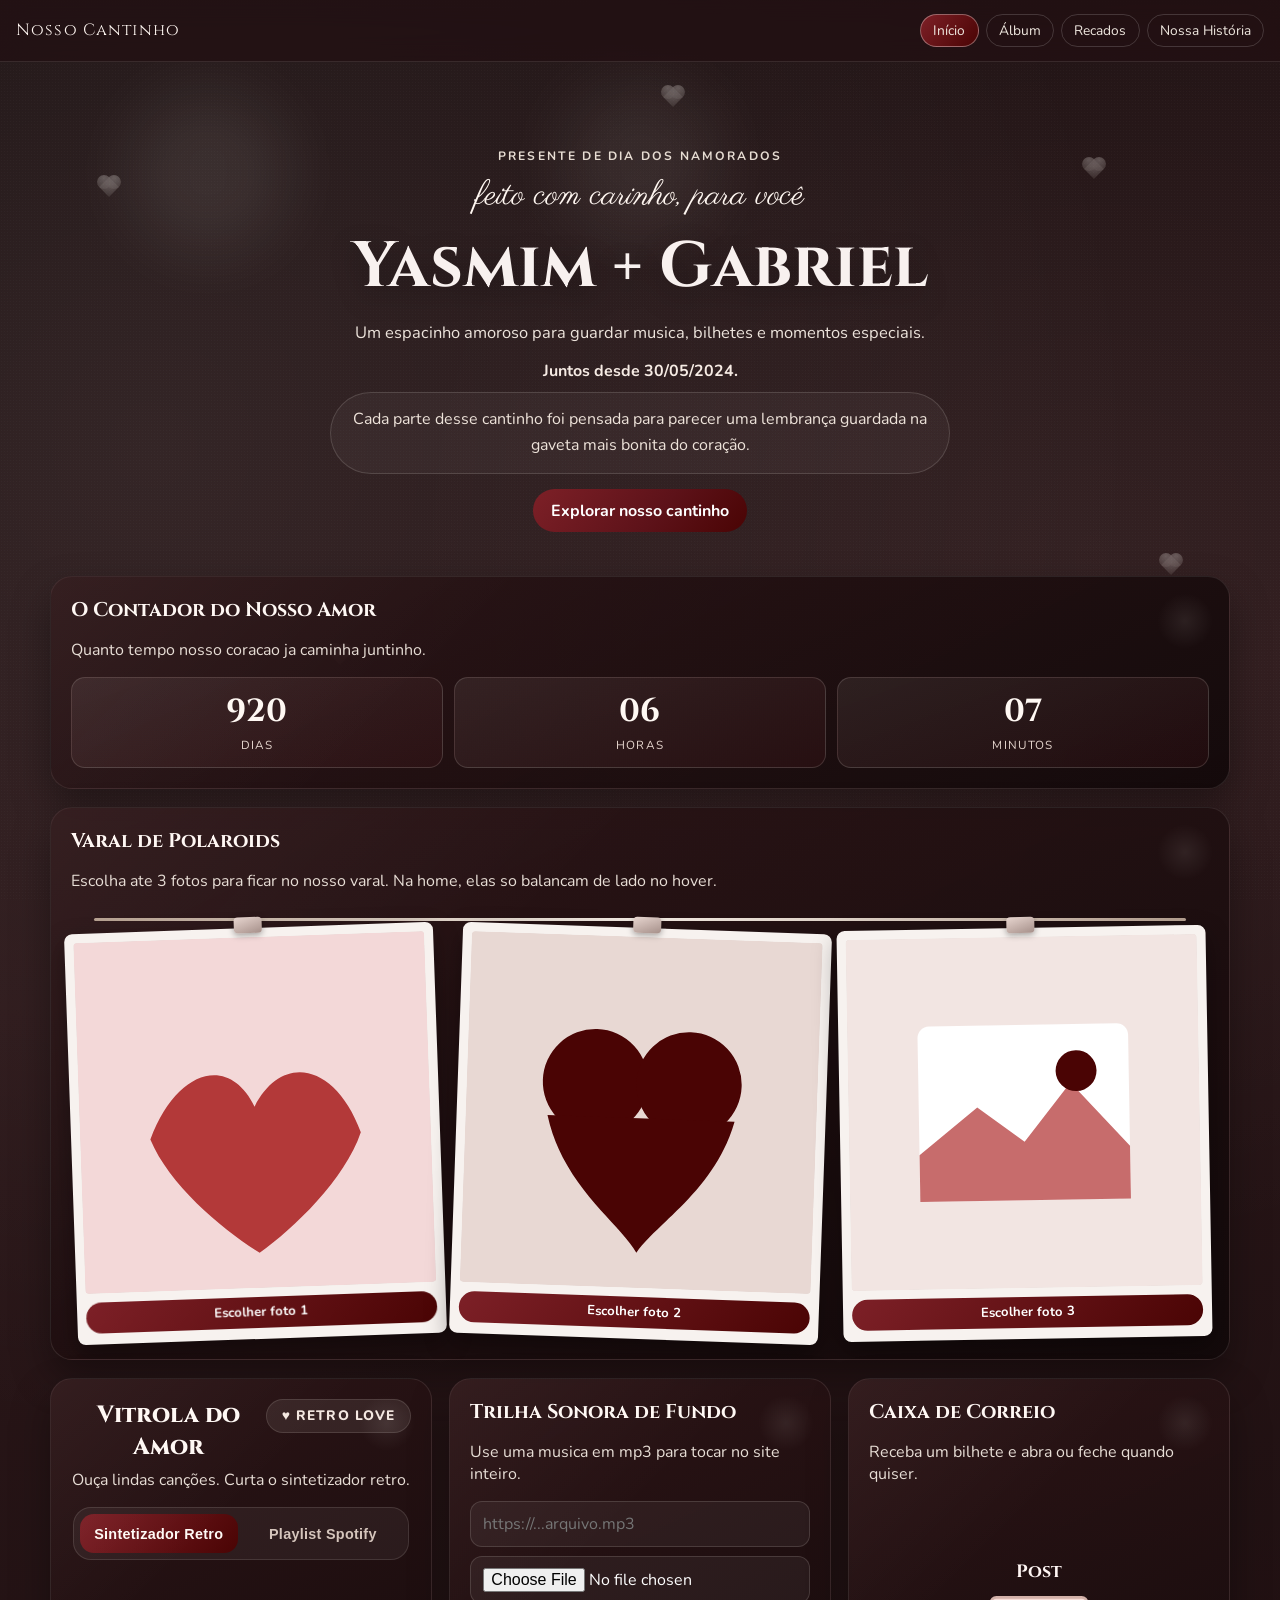
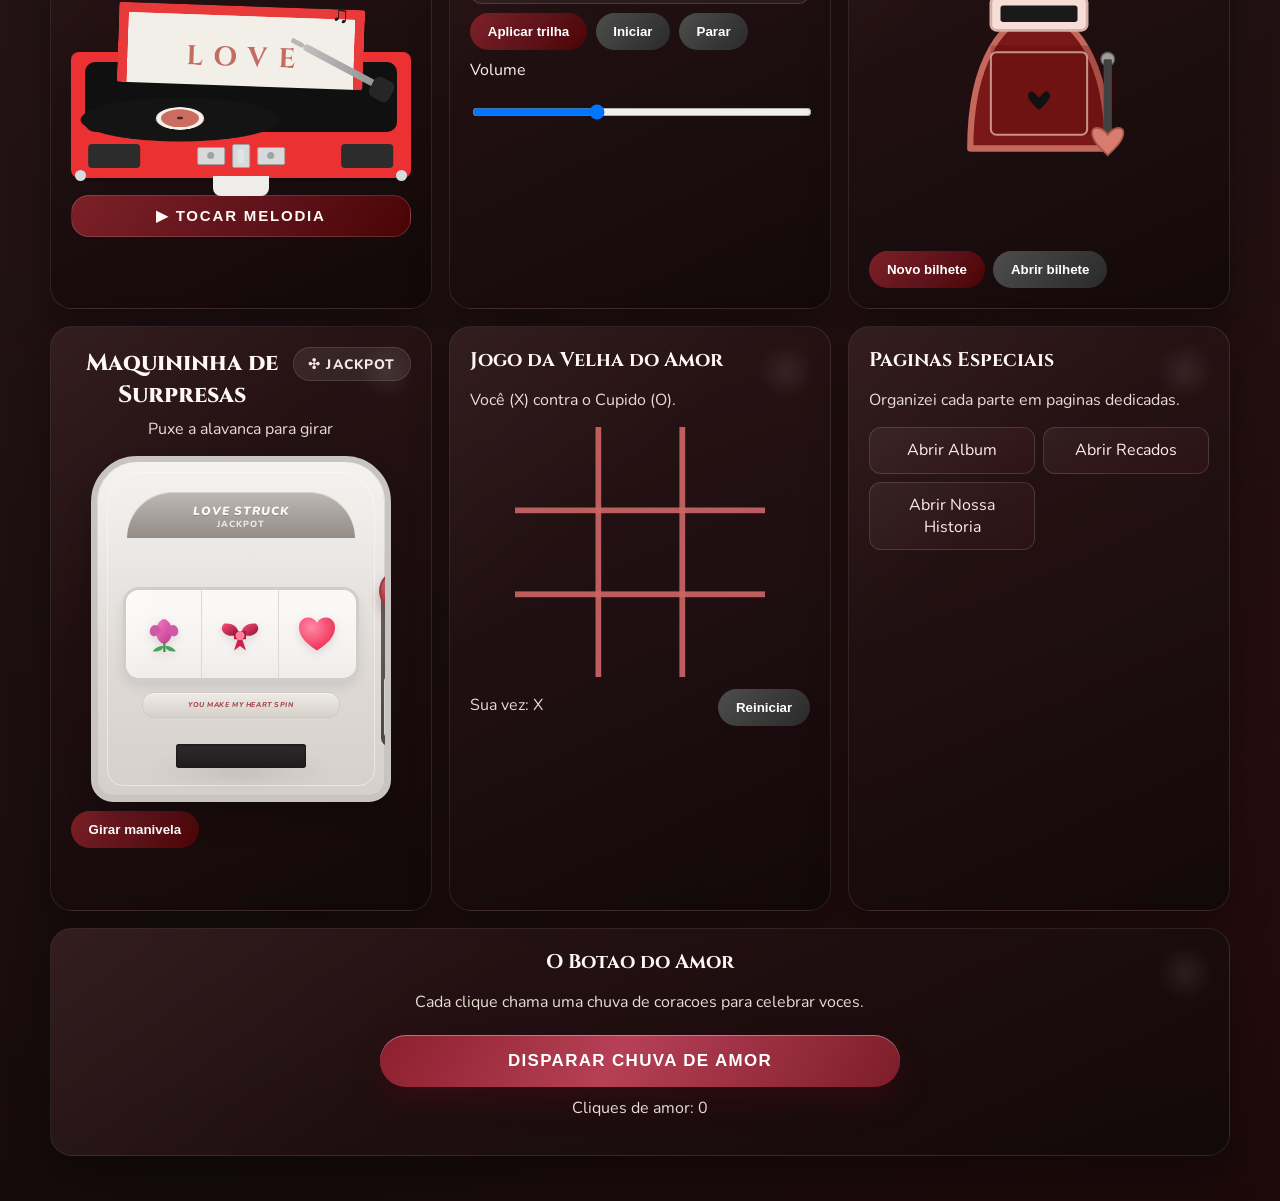
==== index.html @ 47200e22 "feat: album online com Supabase, deploy docs e refinamentos da home" ====
<!DOCTYPE html>
<html lang="pt-BR">
<head>
  <meta charset="UTF-8" />
  <meta name="viewport" content="width=device-width, initial-scale=1.0" />
  <title>Nosso Cantinho</title>
  <link rel="preconnect" href="https://fonts.googleapis.com" />
  <link rel="preconnect" href="https://fonts.gstatic.com" crossorigin />
  <link href="https://fonts.googleapis.com/css2?family=Cinzel:wght@600;700&family=Nunito:wght@400;600;700&family=Parisienne&display=swap" rel="stylesheet" />
  <link rel="stylesheet" href="styles.css" />
</head>
<body>
  <div class="grain"></div>
  <div class="floating-hearts" aria-hidden="true">
    <span></span>
    <span></span>
    <span></span>
    <span></span>
    <span></span>
  </div>

  <header class="topbar">
    <a class="brand" href="index.html">Nosso Cantinho</a>
    <nav class="menu">
      <a class="active" href="index.html">Início</a>
      <a href="album.html">Álbum</a>
      <a href="recados.html">Recados</a>
      <a href="historia.html">Nossa História</a>
    </nav>
  </header>

  <section class="hero friendly">
    <p class="hero-kicker">Presente de Dia dos Namorados</p>
    <p class="hero-script">feito com carinho, para você</p>
    <h1 id="heroTitle">Yasmim + Gabriel</h1>
    <p id="heroSubtitle" class="hero-sub">Um espacinho amoroso para guardar música, bilhetes e momentos especiais.</p>
    <p id="coupleHeadline" class="hero-couple">Juntos desde 30/05/2024.</p>
    <p class="hero-note">Cada parte desse cantinho foi pensada para parecer uma lembrança guardada na gaveta mais bonita do coração.</p>
    <a href="#painel" class="cta">Explorar nosso cantinho</a>
  </section>

  <main id="painel" class="layout">
    <section class="card cinematic counter-card">
      <h2>O Contador do Nosso Amor</h2>
      <p>Quanto tempo nosso coracao ja caminha juntinho.</p>
      <div class="time-counter" id="timeCounter" aria-live="polite">
        <article>
          <strong id="timeDays">0</strong>
          <span>dias</span>
        </article>
        <article>
          <strong id="timeHours">0</strong>
          <span>horas</span>
        </article>
        <article>
          <strong id="timeMinutes">0</strong>
          <span>minutos</span>
        </article>
      </div>
    </section>

    <section class="card cinematic varal-card">
      <h2>Varal de Polaroids</h2>
      <p>Escolha ate 3 fotos para ficar no nosso varal. Na home, elas so balancam de lado no hover.</p>
      <div class="polaroid-row">
        <article class="polaroid-frame">
          <div class="clip"></div>
          <img id="polaroidImg1" alt="Polaroid 1" />
          <label class="polaroid-upload" for="polaroidInput1">Escolher foto 1</label>
          <input id="polaroidInput1" type="file" accept="image/*" hidden />
        </article>

        <article class="polaroid-frame">
          <div class="clip"></div>
          <img id="polaroidImg2" alt="Polaroid 2" />
          <label class="polaroid-upload" for="polaroidInput2">Escolher foto 2</label>
          <input id="polaroidInput2" type="file" accept="image/*" hidden />
        </article>

        <article class="polaroid-frame">
          <div class="clip"></div>
          <img id="polaroidImg3" alt="Polaroid 3" />
          <label class="polaroid-upload" for="polaroidInput3">Escolher foto 3</label>
          <input id="polaroidInput3" type="file" accept="image/*" hidden />
        </article>
      </div>
    </section>

    <section class="card turntable-card retro-card cinematic">
      <span class="card-chip">♥ RETRO LOVE</span>
      <h2>Vitrola do Amor</h2>
      <p>Ouça lindas canções. Curta o sintetizador retro.</p>
      <div class="retro-switch" aria-hidden="true">
        <button class="retro-switch-btn active" type="button" id="loadMediaBtn">Sintetizador Retro</button>
        <button class="retro-switch-btn" type="button" id="playlistBtn">Playlist Spotify</button>
      </div>
      <div class="turntable">
        <div class="turntable-lid"><span>LOVE</span></div>
        <div class="deck">
          <div class="deck-top"></div>
          <div class="vinyl" id="vinyl"><div class="vinyl-center"></div></div>
          <div class="tonearm" id="tonearm"></div>
          <div class="turntable-front">
            <div class="speaker"></div>
            <div class="latch-group">
              <span class="latch"></span>
              <span class="switcher"></span>
              <span class="latch"></span>
            </div>
            <div class="speaker"></div>
          </div>
          <div class="handle"></div>
        </div>
      </div>
      <button id="playVinylBtn" class="retro-play" type="button">▶ TOCAR MELODIA</button>
      <div class="player-controls compact">
        <input id="mediaUrl" type="url" placeholder="Cole o link aqui" />
        <div class="row">
          <select id="mediaType">
            <option value="auto">Detectar automatico</option>
            <option value="spotify">Spotify</option>
            <option value="youtube">YouTube</option>
          </select>
          <button class="secondary" type="button" onclick="window.scrollTo({ top: 0, behavior: 'smooth' })">Topo</button>
        </div>
        <p id="playerFeedback" class="feedback"></p>
      </div>
      <div class="embed-shell" id="embedShell" hidden>
        <iframe id="mediaFrame" title="Player" loading="lazy" allow="autoplay; encrypted-media; fullscreen; picture-in-picture"></iframe>
      </div>
    </section>

    <section class="card cinematic">
      <h2>Trilha Sonora de Fundo</h2>
      <p>Use uma musica em mp3 para tocar no site inteiro.</p>
      <div class="note-form">
        <input id="bgMusicUrl" type="url" placeholder="https://...arquivo.mp3" />
        <input id="bgMusicFile" type="file" accept="audio/*" />
        <div class="row">
          <button id="applyBgMusicBtn" type="button">Aplicar trilha</button>
          <button id="startBgMusicBtn" class="secondary" type="button">Iniciar</button>
          <button id="stopBgMusicBtn" class="secondary" type="button">Parar</button>
        </div>
        <label for="bgVolume">Volume</label>
        <input id="bgVolume" type="range" min="0" max="1" step="0.01" value="0.35" />
      </div>
      <p id="bgMusicFeedback" class="feedback"></p>
    </section>

    <section class="card cinematic">
      <h2>Caixa de Correio</h2>
      <p>Receba um bilhete e abra ou feche quando quiser.</p>
      <div class="mailbox-wrap">
        <svg class="mailbox-svg" viewBox="0 0 160 200" aria-hidden="true">
          <path d="M 30 180 C 30 50, 130 50, 130 180 Z" fill="#7a1717" stroke="#c4685c" stroke-width="4.5" stroke-linejoin="round" />
          <path d="M 30 180 L 130 180" stroke="#c4685c" stroke-width="4.5" />
          <path d="M 45 105 L 115 105 A 35 35 0 0 1 115 170 L 45 170 Z" fill="#4a0404" opacity="0.24" />
          <rect x="45" y="110" width="70" height="60" rx="4" fill="none" stroke="#f0c5bd" stroke-width="1.5" opacity="0.7" />
          <path d="M 77 140 C 74 137, 72 139, 72 142 C 72 145, 80 152, 80 152 C 80 152, 88 145, 88 142 C 88 139, 86 137, 83 140 L 80 143 Z" fill="#111111" />
          <rect x="45" y="70" width="70" height="24" rx="4" fill="#f8ddd7" stroke="#d2b0a8" stroke-width="2" />
          <rect x="52" y="76" width="56" height="12" rx="2" fill="#1a1a1a" />
          <text x="80" y="55" fill="#fff6f4" font-family="Cinzel, serif" font-size="13" text-anchor="middle" font-weight="700">Post</text>
          <g class="mailbox-flag-group" id="mailboxFlag">
            <circle cx="130" cy="115" r="5" fill="#9E9E9E" stroke="#555555" stroke-width="1" />
            <rect x="127" y="115" width="6" height="60" fill="#424242" rx="1" />
            <path d="M 125 180 C 117 172, 117 165, 122 165 C 127 165, 130 170, 130 170 C 130 170, 133 165, 138 165 C 143 165, 143 172, 135 180 L 130 185 Z" fill="#d67d6f" stroke="#a95247" stroke-width="1.2" />
          </g>
        </svg>
        <div id="mailLetter" class="mail-letter"><p id="mailText">Seu bilhete aparece aqui.</p></div>
      </div>
      <div class="row">
        <button id="newLetterBtn" type="button">Novo bilhete</button>
        <button id="toggleLetterBtn" class="secondary" type="button">Abrir bilhete</button>
      </div>
    </section>

    <section class="card jackpot-card cinematic">
      <span class="card-chip">✣ JACKPOT</span>
      <h2>Maquininha de Surpresas</h2>
      <p>Puxe a alavanca para girar</p>
      <div class="ticket-machine">
        <div class="machine-crown">
          <span>LOVE STRUCK</span>
          <small>JACKPOT</small>
        </div>
        <div class="machine-glass">
          <div class="slot-reels" id="slotReels">
            <span class="reel" data-symbol="tulip">tulip</span>
            <span class="reel" data-symbol="bow">bow</span>
            <span class="reel" data-symbol="heart">heart</span>
          </div>
        </div>
        <div class="machine-knob-rail"></div>
        <button class="machine-knob" id="machineKnob" type="button" aria-label="Puxar alavanca">∞</button>
        <div class="machine-slot"></div>
        <div class="machine-base-text">YOU MAKE MY HEART SPIN</div>
        <div class="capsule" id="capsule"></div>
      </div>
      <button id="spinMachineBtn" type="button">Girar manivela</button>
      <p id="capsuleMessage" class="feedback"></p>
    </section>

    <section class="card cinematic">
      <h2>Jogo da Velha do Amor</h2>
      <p>Você (X) contra o Cupido (O).</p>
      <div id="board" class="board" aria-label="Jogo da velha"></div>
      <div class="row game-row">
        <p id="gameStatus" class="feedback">Sua vez: X</p>
        <button id="resetGameBtn" class="secondary" type="button">Reiniciar</button>
      </div>
    </section>

    <section class="card cinematic links-card">
      <h2>Paginas Especiais</h2>
      <p>Organizei cada parte em paginas dedicadas.</p>
      <div class="quick-links">
        <a href="album.html">Abrir Album</a>
        <a href="recados.html">Abrir Recados</a>
        <a href="historia.html">Abrir Nossa Historia</a>
      </div>
    </section>

    <section class="card cinematic love-rain-card">
      <h2>O Botao do Amor</h2>
      <p>Cada clique chama uma chuva de coracoes para celebrar voces.</p>
      <button id="loveRainBtn" class="love-rain-btn" type="button">DISPARAR CHUVA DE AMOR</button>
      <p id="loveRainCount" class="feedback">Cliques de amor: 0</p>
    </section>
  </main>

  <div id="loveRainLayer" class="love-rain-layer" aria-hidden="true"></div>

  <script src="script.js"></script>
</body>
</html>
---- styles.css ----
:root {
  --wine: #4a0404;
  --wine-2: #6a0d0d;
  --wine-3: #8d1f1f;
  --cream: #f5ece5;
  --cream-2: #efe4d8;
  --pearl: #fffaf6;
  --mist: #d8d2cb;
  --ink-soft: #3e2d2d;
  --black: #0b0b0b;
  --card: #151515;
  --gray: #262626;
  --text: #f8f1ef;
  --muted: #d8c9c5;
  --shadow: 0 18px 38px rgba(0, 0, 0, 0.45);
}

* {
  box-sizing: border-box;
}

html,
body {
  margin: 0;
  padding: 0;
}

body {
  color: var(--text);
  font-family: "Nunito", sans-serif;
  background:
    radial-gradient(circle at 12% 16%, rgba(255, 249, 244, 0.08), transparent 38%),
    radial-gradient(circle at 86% 20%, rgba(255, 240, 232, 0.05), transparent 28%),
    radial-gradient(circle at 92% 88%, rgba(106, 13, 13, 0.18), transparent 35%),
    linear-gradient(165deg, #1b1011 0%, #2b1719 32%, #12090a 100%);
  min-height: 100vh;
  overflow-x: hidden;
}

.grain {
  position: fixed;
  inset: 0;
  pointer-events: none;
  opacity: 0.12;
  background-image: radial-gradient(circle, rgba(255, 255, 255, 0.2) 1px, transparent 1px);
  background-size: 3px 3px;
}

.floating-hearts {
  position: fixed;
  inset: 0;
  pointer-events: none;
  overflow: hidden;
  z-index: 0;
}

.floating-hearts span {
  position: absolute;
  width: 14px;
  height: 14px;
  background: radial-gradient(circle at 30% 30%, rgba(255, 250, 246, 0.9), rgba(214, 205, 197, 0.34));
  transform: rotate(45deg);
  opacity: 0.3;
  animation: driftHeart 14s linear infinite;
}

.floating-hearts span::before,
.floating-hearts span::after {
  content: "";
  position: absolute;
  width: 14px;
  height: 14px;
  border-radius: 50%;
  background: inherit;
}

.floating-hearts span::before {
  left: -7px;
}

.floating-hearts span::after {
  top: -7px;
}

.floating-hearts span:nth-child(1) {
  left: 8%;
  top: 20%;
}

.floating-hearts span:nth-child(2) {
  left: 26%;
  top: 72%;
  animation-duration: 18s;
}

.floating-hearts span:nth-child(3) {
  right: 14%;
  top: 18%;
  animation-duration: 16s;
}

.floating-hearts span:nth-child(4) {
  right: 8%;
  top: 62%;
  animation-duration: 19s;
}

.floating-hearts span:nth-child(5) {
  left: 52%;
  top: 10%;
  animation-duration: 15s;
}

.topbar {
  position: sticky;
  top: 0;
  z-index: 20;
  backdrop-filter: blur(12px);
  background: rgba(34, 15, 18, 0.74);
  border-bottom: 1px solid rgba(255, 247, 242, 0.1);
  display: flex;
  justify-content: space-between;
  align-items: center;
  padding: 0.85rem 1rem;
}

.brand {
  color: #fff7f2;
  text-decoration: none;
  font-family: "Cinzel", serif;
  font-size: 1.02rem;
  letter-spacing: 0.07em;
}

.menu {
  display: flex;
  gap: 0.45rem;
  flex-wrap: wrap;
  justify-content: flex-end;
}

.menu a {
  color: #efe7df;
  text-decoration: none;
  border: 1px solid rgba(255, 255, 255, 0.16);
  padding: 0.4rem 0.76rem;
  border-radius: 999px;
  font-size: 0.86rem;
}

.menu a.active,
.menu a:hover {
  background: linear-gradient(130deg, #7d2027, #4a0404);
  border-color: rgba(255, 255, 255, 0.35);
}

.hero {
  text-align: center;
  padding: 5.4rem 1rem 3.4rem;
  position: relative;
  z-index: 1;
}

.hero::after {
  content: "";
  position: absolute;
  inset: 1.8rem auto auto 50%;
  transform: translateX(-50%);
  width: min(700px, 88vw);
  height: 100%;
  background: radial-gradient(circle at center, rgba(255, 249, 244, 0.07), transparent 60%);
  z-index: -1;
}

.friendly::before,
.friendly::after {
  content: "";
  position: absolute;
  width: 160px;
  height: 160px;
  border-radius: 50%;
  filter: blur(34px);
  z-index: -1;
}

.friendly::before {
  left: 10%;
  top: 30px;
  background: rgba(255, 248, 243, 0.08);
}

.friendly::after {
  right: 10%;
  top: 18px;
  background: rgba(255, 245, 239, 0.07);
}

.hero-kicker {
  margin: 0;
  color: #e7ddd3;
  text-transform: uppercase;
  letter-spacing: 0.18em;
  font-weight: 700;
  font-size: 0.76rem;
}

.hero-script {
  margin: 0.55rem 0 0;
  font-family: "Parisienne", cursive;
  font-size: clamp(1.45rem, 3vw, 2.15rem);
  color: #fff7f1;
}

.hero h1 {
  margin: 0.3rem 0 0.55rem;
  font-family: "Cinzel", serif;
  font-size: clamp(2.1rem, 5.5vw, 4rem);
  text-shadow: 0 10px 30px rgba(0, 0, 0, 0.32);
}

.hero-sub {
  margin: 0 auto;
  max-width: 660px;
  color: #ece3db;
  font-size: 1.03rem;
  line-height: 1.7;
}

.hero-couple {
  margin: 0.8rem 0 0.65rem;
  color: #f6ebe4;
  font-weight: 700;
}

.hero-note {
  width: min(620px, 100%);
  margin: 0 auto 1.6rem;
  padding: 0.9rem 1.2rem;
  border: 1px solid rgba(255, 246, 240, 0.14);
  border-radius: 999px;
  background: rgba(255, 249, 244, 0.04);
  color: #eee3da;
  line-height: 1.6;
}

.layout {
  width: min(1180px, 95%);
  margin: 0 auto;
  display: grid;
  grid-template-columns: repeat(auto-fit, minmax(320px, 1fr));
  gap: 1.1rem;
  padding-bottom: 2.8rem;
}

.card {
  position: relative;
  background: linear-gradient(155deg, rgba(45, 21, 23, 0.9), rgba(18, 9, 10, 0.94));
  border: 1px solid rgba(255, 246, 240, 0.1);
  border-radius: 22px;
  box-shadow: 0 18px 38px rgba(0, 0, 0, 0.34);
  padding: 1.25rem;
  overflow: hidden;
}

.card::before {
  content: "";
  position: absolute;
  inset: 0;
  background: linear-gradient(135deg, rgba(255, 250, 246, 0.04), transparent 35%);
  pointer-events: none;
}

.card::after {
  content: "";
  position: absolute;
  top: 16px;
  right: 16px;
  width: 56px;
  height: 56px;
  border-radius: 50%;
  background: radial-gradient(circle, rgba(255, 248, 243, 0.08), transparent 70%);
  pointer-events: none;
}

.card h2 {
  margin: 0;
  font-family: "Cinzel", serif;
  font-size: 1.24rem;
  color: #fff8f4;
}

.card p {
  color: #e7ddd5;
}

.varal-card {
  grid-column: 1 / -1;
}

.counter-card {
  grid-column: 1 / -1;
}

.time-counter {
  margin-top: 0.8rem;
  display: grid;
  grid-template-columns: repeat(3, minmax(120px, 1fr));
  gap: 0.7rem;
}

.time-counter article {
  border-radius: 14px;
  padding: 0.75rem 0.7rem;
  text-align: center;
  border: 1px solid rgba(255, 247, 242, 0.14);
  background: linear-gradient(160deg, rgba(250, 242, 236, 0.08), rgba(125, 32, 39, 0.12));
}

.time-counter strong {
  display: block;
  font-family: "Cinzel", serif;
  font-size: clamp(1.25rem, 2.8vw, 2rem);
  color: #fff8f3;
}

.time-counter span {
  color: #e6d6ce;
  text-transform: uppercase;
  letter-spacing: 0.1em;
  font-size: 0.73rem;
}

.polaroid-row {
  position: relative;
  display: grid;
  grid-template-columns: repeat(auto-fit, minmax(180px, 1fr));
  gap: 1rem;
  margin-top: 0.9rem;
  padding-top: 1.3rem;
}

.polaroid-row::before {
  content: "";
  position: absolute;
  left: 2%;
  right: 2%;
  top: 10px;
  height: 3px;
  border-radius: 999px;
  background: linear-gradient(90deg, #b6a191, #f4ece4 50%, #b6a191);
}

.polaroid-frame {
  position: relative;
  background: #f7f2ef;
  border-radius: 8px;
  padding: 0.55rem 0.55rem 0.68rem;
  box-shadow: 0 10px 24px rgba(0, 0, 0, 0.36);
  transform: rotate(-2deg) translateY(0);
  transition: transform 0.4s ease, box-shadow 0.4s ease;
}

.polaroid-frame:nth-child(2) {
  transform: rotate(2deg);
}

.polaroid-frame:nth-child(3) {
  transform: rotate(-1deg);
}

.polaroid-frame:hover {
  transform: rotate(1.5deg) translateX(10px);
  box-shadow: 0 14px 28px rgba(0, 0, 0, 0.42);
}

.clip {
  position: absolute;
  top: -11px;
  left: 50%;
  transform: translateX(-50%);
  width: 28px;
  height: 16px;
  border-radius: 4px;
  background: linear-gradient(160deg, #e8d6d0, #a58f89);
  box-shadow: 0 2px 6px rgba(0, 0, 0, 0.35);
}

.polaroid-frame img {
  width: 100%;
  aspect-ratio: 1 / 1;
  object-fit: cover;
  border-radius: 4px;
  background: #e7ddda;
  display: block;
}

.polaroid-upload {
  display: inline-block;
  margin-top: 0.55rem;
  width: 100%;
  text-align: center;
  border-radius: 999px;
  padding: 0.42rem 0.7rem;
  cursor: pointer;
  color: #fff;
  font-size: 0.82rem;
  font-weight: 700;
  background: linear-gradient(130deg, #7d2027, #4a0404);
}

.cinematic {
  opacity: 0;
  transform: translateY(18px);
  transition: opacity 0.7s ease, transform 0.7s ease;
}

.cinematic.is-visible {
  opacity: 1;
  transform: translateY(0);
}

.cta,
button {
  border: none;
  background: linear-gradient(130deg, #7d2027, #5d1219 58%, #4a0404);
  color: #fff;
  border-radius: 999px;
  padding: 0.68rem 1.1rem;
  cursor: pointer;
  font-weight: 700;
  text-decoration: none;
}

button.secondary {
  background: linear-gradient(130deg, #4d4d4d, #2a2a2a);
}

.cta:hover,
button:hover {
  transform: translateY(-1px);
  box-shadow: 0 12px 24px rgba(107, 27, 39, 0.32);
}

input,
textarea,
select {
  width: 100%;
  background: rgba(255, 250, 246, 0.05);
  border: 1px solid rgba(255, 244, 238, 0.14);
  border-radius: 12px;
  color: #fff;
  padding: 0.7rem 0.76rem;
  font: inherit;
}

input:focus,
textarea:focus,
select:focus {
  outline: none;
  border-color: #c15151;
  box-shadow: 0 0 0 3px rgba(193, 81, 81, 0.2);
}

.row {
  display: flex;
  gap: 0.55rem;
  flex-wrap: wrap;
  align-items: center;
}

.feedback {
  min-height: 1.2rem;
  margin-top: 0.65rem;
}

.note-form {
  display: grid;
  gap: 0.55rem;
}

.turntable {
  margin: 1.35rem auto 0.8rem;
  width: min(350px, 100%);
  position: relative;
}

.retro-card,
.jackpot-card {
  background: linear-gradient(155deg, rgba(45, 21, 23, 0.92), rgba(18, 9, 10, 0.96));
  border: 1px solid rgba(255, 246, 240, 0.1);
  color: var(--text);
  box-shadow: 0 18px 38px rgba(0, 0, 0, 0.34);
}

.retro-card h2,
.jackpot-card h2 {
  color: #fff8f4;
  text-align: center;
  font-family: "Cinzel", serif;
  font-weight: 800;
  font-size: 1.46rem;
}

.retro-card p,
.jackpot-card p {
  color: #e7ddd5;
  text-align: center;
  margin-top: 0.4rem;
}

.card-chip {
  display: inline-flex;
  align-items: center;
  justify-content: center;
  border-radius: 999px;
  background: rgba(255, 248, 243, 0.08);
  color: #f4e8e1;
  font-weight: 800;
  font-size: 0.86rem;
  letter-spacing: 0.08em;
  padding: 0.4rem 0.9rem;
  float: right;
  border: 1px solid rgba(255, 245, 239, 0.12);
}

.retro-switch {
  margin: 1rem auto 0.8rem;
  width: min(336px, 100%);
  display: grid;
  grid-template-columns: 1fr 1fr;
  background: rgba(255, 250, 246, 0.05);
  border-radius: 18px;
  border: 1px solid rgba(255, 244, 238, 0.12);
  padding: 0.38rem;
  gap: 0.4rem;
}

.retro-switch-btn {
  border-radius: 14px;
  border: 0;
  padding: 0.7rem 0.55rem;
  font-size: 0.9rem;
  font-weight: 800;
  letter-spacing: 0.02em;
  background: transparent;
  color: #d5c5bc;
}

.retro-switch-btn.active {
  background: linear-gradient(130deg, #7d2027, #4a0404);
  color: #fffaf6;
}

.turntable-lid {
  position: absolute;
  left: 50%;
  transform: translateX(-50%) rotate(2deg);
  top: -46px;
  width: 246px;
  height: 80px;
  border: 10px solid #e83a3a;
  border-bottom: 0;
  border-radius: 3px;
  background: #f2efe9;
  display: flex;
  justify-content: center;
  align-items: flex-end;
  padding-bottom: 0.6rem;
  z-index: 1;
}

.turntable-lid::after {
  content: "♫";
  position: absolute;
  right: 6px;
  top: -20px;
  color: #161616;
  font-size: 1.45rem;
}

.turntable-lid span {
  letter-spacing: 0.4em;
  text-indent: 0.4em;
  color: #bf5f54;
  font-family: "Cinzel", serif;
  font-size: 1.7rem;
  font-weight: 700;
  opacity: 0.9;
}

.deck {
  height: 126px;
  border: 0;
  border-radius: 8px;
  position: relative;
  background: #eb3131;
  margin-top: 92px;
  overflow: visible;
  box-shadow: 0 3px 0 rgba(0, 0, 0, 0.2);
}

.deck-top {
  position: absolute;
  left: 14px;
  right: 14px;
  top: 10px;
  height: 70px;
  border-radius: 10px;
  background: #101010;
}

.deck::before,
.deck::after {
  content: "";
  position: absolute;
  top: -8px;
  width: 11px;
  height: 11px;
  border-radius: 50%;
  background: #d7dce0;
  box-shadow: 0 1px 2px rgba(0, 0, 0, 0.3);
}

.deck::before {
  left: 4px;
  top: 118px;
  box-shadow: 0 0 0 #eceff1;
}

.deck::after {
  right: 4px;
  top: 118px;
  box-shadow: 0 0 0 #eceff1;
}

.vinyl {
  position: absolute;
  width: 198px;
  height: 92px;
  left: 10px;
  top: 20px;
  transform: perspective(500px) rotateX(62deg);
  border-radius: 50%;
  background:
    radial-gradient(circle at center, #323232 0 18%, #141414 20% 100%),
    repeating-radial-gradient(circle at center, rgba(255, 255, 255, 0.2) 0 1px, transparent 1px 7px);
  z-index: 2;
}

.vinyl-center {
  position: absolute;
  inset: 0;
  margin: auto;
  width: 48px;
  height: 48px;
  border-radius: 50%;
  border: 5px solid #f7f0ea;
  background: #ca6d60;
}

.vinyl-center::after {
  content: "";
  position: absolute;
  inset: 0;
  margin: auto;
  width: 6px;
  height: 6px;
  border-radius: 50%;
  background: #3b2523;
}

.vinyl.spinning {
  animation: spinVinyl 1.8s linear infinite;
}

.tonearm {
  position: absolute;
  right: 26px;
  top: 34px;
  width: 92px;
  height: 7px;
  border-radius: 999px;
  background: linear-gradient(90deg, #bfbfbf, #8f8f8f);
  transform-origin: 100% 50%;
  transform: rotate(28deg);
  transition: transform 0.35s ease;
  z-index: 3;
}

.tonearm::after {
  content: "";
  position: absolute;
  right: -8px;
  top: -6px;
  width: 22px;
  height: 22px;
  border-radius: 6px;
  background: #262626;
}

.tonearm::before {
  content: "";
  position: absolute;
  left: -14px;
  top: 1px;
  width: 14px;
  height: 5px;
  border-radius: 6px;
  background: #b6b6b6;
}

.tonearm.active {
  transform: rotate(12deg);
}

.turntable-front {
  position: absolute;
  left: 50%;
  bottom: 10px;
  transform: translateX(-50%);
  width: 90%;
  display: flex;
  align-items: center;
  justify-content: space-between;
  z-index: 4;
}

.speaker {
  width: 52px;
  height: 24px;
  border-radius: 4px;
  background: #2c2c2c;
}

.latch-group {
  display: flex;
  align-items: center;
  gap: 7px;
}

.latch,
.switcher {
  width: 28px;
  height: 18px;
  border-radius: 2px;
  background: #d9d9d9;
  border: 1px solid #9fa2a4;
}

.latch::before {
  content: "";
  display: block;
  width: 7px;
  height: 7px;
  margin: 4px auto 0;
  border-radius: 50%;
  background: #9ea3a7;
}

.switcher {
  width: 18px;
  height: 24px;
}

.switcher::before {
  content: "";
  display: block;
  width: 6px;
  height: 14px;
  border-radius: 2px;
  margin: 4px auto 0;
  background: #dfe4e8;
}

.handle {
  position: absolute;
  left: 50%;
  transform: translateX(-50%);
  bottom: -18px;
  width: 56px;
  height: 20px;
  border-radius: 0 0 8px 8px;
  background: #efede9;
  z-index: 2;
}

.turntable::after {
  display: none;
}

.retro-play {
  display: block;
  width: min(350px, 100%);
  margin: 1.1rem auto 0;
  border-radius: 18px;
  border: 1px solid rgba(255, 246, 240, 0.14);
  background: linear-gradient(130deg, #7d2027, #5d1219 58%, #4a0404);
  color: #fffaf6;
  font-size: 0.94rem;
  letter-spacing: 0.12em;
}

.player-controls.compact {
  display: none;
}

.embed-shell {
  margin-top: 0.7rem;
  border: 1px solid rgba(255, 255, 255, 0.14);
  border-radius: 12px;
  overflow: hidden;
}

.embed-shell iframe {
  width: 100%;
  min-height: 270px;
  border: 0;
}

.mailbox-wrap {
  min-height: 350px;
  position: relative;
  overflow: hidden;
}

.mailbox-svg {
  display: block;
  width: 220px;
  margin: 0 auto;
  overflow: visible;
}

.mailbox-flag-group {
  transform-origin: 130px 115px;
  transition: transform 0.45s ease;
}

.mailbox-flag-group.raised {
  transform: rotate(-90deg);
}

.mail-flag {
  position: absolute;
  right: -16px;
  top: 28px;
  width: 7px;
  height: 98px;
  background: #fff;
}

.mail-flag::before {
  content: "";
  position: absolute;
  width: 23px;
  height: 16px;
  top: -15px;
  left: -8px;
  background: #cf2a2a;
  clip-path: polygon(0 0, 100% 12%, 100% 90%, 0 100%, 25% 50%);
}

.mail-heart {
  position: absolute;
  width: 40px;
  height: 35px;
  top: 110px;
  left: 50%;
  transform: translateX(-50%) rotate(-45deg);
  background: #d63b3b;
}

.mail-heart::before,
.mail-heart::after {
  content: "";
  position: absolute;
  width: 40px;
  height: 35px;
  border-radius: 50%;
  background: #d63b3b;
}

.mail-heart::before {
  top: -18px;
}

.mail-heart::after {
  left: 18px;
}

.mail-letter {
  position: absolute;
  left: 50%;
  top: 146px;
  transform: translateX(-50%) translateY(92px);
  width: 190px;
  padding: 0.75rem;
  border-radius: 11px;
  border: 2px solid #dcb8b2;
  background: #f6efeb;
  color: #2e0b0b;
  opacity: 0;
  pointer-events: none;
  transition: transform 0.45s cubic-bezier(0.25, 0.8, 0.25, 1), opacity 0.45s ease;
}

.mail-letter.show {
  opacity: 1;
  transform: translateX(-50%) translateY(0);
  pointer-events: auto;
}

.ticket-machine {
  width: 300px;
  height: 346px;
  margin: 1rem auto 0.6rem;
  position: relative;
  border-radius: 46px 46px 22px 22px;
  border: 6px solid #c8c4c1;
  background: linear-gradient(180deg, #f5f3f1, #e0dbd7 58%, #d6d0cb 100%);
  overflow: hidden;
  box-shadow:
    0 16px 26px rgba(0, 0, 0, 0.18),
    inset 0 1px 0 rgba(255, 255, 255, 0.65),
    inset 0 0 0 1px rgba(20, 20, 20, 0.08);
}

.ticket-machine::before {
  content: "";
  position: absolute;
  inset: 10px;
  border-radius: 36px 36px 16px 16px;
  border: 1px solid rgba(255, 255, 255, 0.45);
  pointer-events: none;
}

.ticket-machine::after {
  content: "";
  position: absolute;
  inset: auto 18px 18px 18px;
  height: 14px;
  border-radius: 999px;
  background: radial-gradient(circle, rgba(0, 0, 0, 0.12), transparent 70%);
  filter: blur(8px);
  pointer-events: none;
}

.machine-crown {
  position: absolute;
  top: 30px;
  left: 50%;
  transform: translateX(-50%);
  width: 228px;
  border-radius: 999px 999px 0 0;
  background: linear-gradient(180deg, #beb8b3, #a7a09a 55%, #928b86 100%);
  border: 0;
  text-align: center;
  padding: 0.85rem 0.2rem 0.55rem;
  line-height: 1.15;
  z-index: 2;
  box-shadow: inset 0 1px 0 rgba(255, 255, 255, 0.35);
}

.machine-crown span {
  display: block;
  color: #fffaf6;
  font-family: "Nunito", sans-serif;
  font-size: 0.74rem;
  letter-spacing: 0.08em;
  font-weight: 900;
  font-style: italic;
  text-transform: uppercase;
  text-shadow: 0 1px 0 rgba(0, 0, 0, 0.18);
}

.machine-crown small {
  display: block;
  color: #f0e7e1;
  font-size: 0.56rem;
  letter-spacing: 0.12em;
  font-weight: 800;
}

.machine-glass {
  width: 236px;
  height: 94px;
  border-radius: 16px;
  border: 3px solid #d1cdc9;
  background:
    linear-gradient(180deg, rgba(255, 255, 255, 0.82), rgba(255, 255, 255, 0.08) 30%, transparent 31%),
    linear-gradient(180deg, #ffffff, #efedeb);
  position: absolute;
  top: 125px;
  left: 50%;
  transform: translateX(-50%);
  overflow: hidden;
  box-shadow:
    inset 0 1px 0 rgba(255, 255, 255, 0.78),
    0 6px 12px rgba(0, 0, 0, 0.08);
}

.machine-glass::before {
  content: "";
  position: absolute;
  inset: -30% auto -30% -35%;
  width: 46%;
  background: linear-gradient(90deg, transparent, rgba(255, 255, 255, 0.48), transparent);
  transform: rotate(14deg);
  animation: glassSweep 4.8s ease-in-out infinite;
  pointer-events: none;
}

.slot-reels {
  height: 100%;
  display: grid;
  grid-template-columns: repeat(3, 1fr);
  align-items: center;
  text-align: center;
  background: linear-gradient(180deg, rgba(245, 241, 238, 0.45), rgba(255, 255, 255, 0));
}

.slot-reels .reel {
  border-right: 1px solid #ddd8d4;
  min-height: 100%;
  position: relative;
  color: transparent;
  font-size: 0;
}

.slot-reels .reel:last-child {
  border-right: 0;
}

.reel {
  display: inline-block;
  transition: transform 0.2s ease;
}

.reel::before {
  content: "";
  position: absolute;
  inset: 50% auto auto 50%;
  transform: translate(-50%, -50%);
  width: 48px;
  height: 48px;
  background-repeat: no-repeat;
  background-position: center;
  background-size: contain;
  filter: drop-shadow(0 3px 4px rgba(92, 17, 28, 0.14));
}

.reel[data-symbol="tulip"]::before {
  background-image: url("data:image/svg+xml,%3Csvg xmlns='http://www.w3.org/2000/svg' viewBox='0 0 64 64'%3E%3Cdefs%3E%3ClinearGradient id='p' x1='0' y1='0' x2='1' y2='1'%3E%3Cstop offset='0' stop-color='%23ff76c5'/%3E%3Cstop offset='1' stop-color='%23b33f8b'/%3E%3C/linearGradient%3E%3C/defs%3E%3Cpath d='M32 12c5 0 11 9 11 16 0 9-6 17-11 17S21 37 21 28c0-7 6-16 11-16Z' fill='url(%23p)'/%3E%3Cpath d='M20 20c4 0 7 3 8 7-2 5-6 8-10 8-3 0-5-3-5-6 0-5 3-9 7-9Z' fill='%23cf58a7'/%3E%3Cpath d='M44 20c4 0 7 4 7 9 0 3-2 6-5 6-4 0-8-3-10-8 1-4 4-7 8-7Z' fill='%23cf58a7'/%3E%3Cpath d='M31 43h3v13h-3z' fill='%234d8c49'/%3E%3Cpath d='M31 48c-6 0-10 2-14 7 7 1 12-1 14-5ZM34 48c6 0 10 2 14 7-7 1-12-1-14-5Z' fill='%2347a55b'/%3E%3C/svg%3E");
}

.reel[data-symbol="bow"]::before {
  background-image: url("data:image/svg+xml,%3Csvg xmlns='http://www.w3.org/2000/svg' viewBox='0 0 64 64'%3E%3Cdefs%3E%3ClinearGradient id='b' x1='0' y1='0' x2='1' y2='1'%3E%3Cstop offset='0' stop-color='%23ff4c7a'/%3E%3Cstop offset='1' stop-color='%238b1234'/%3E%3C/linearGradient%3E%3C/defs%3E%3Cpath d='M14 18c10 0 16 6 16 14-7 4-15 3-20-2-3-3-3-8 0-11 1-1 2-1 4-1Z' fill='url(%23b)'/%3E%3Cpath d='M50 18c2 0 3 0 4 1 3 3 3 8 0 11-5 5-13 6-20 2 0-8 6-14 16-14Z' fill='url(%23b)'/%3E%3Cpath d='M24 28h16v11H24z' rx='4' fill='%23b0173b'/%3E%3Cpath d='M29 39 24 54l8-6 8 6-5-15Z' fill='%23cf204c'/%3E%3Cpath d='M32 28c3 0 6 3 6 6s-3 6-6 6-6-3-6-6 3-6 6-6Z' fill='%23ff809a'/%3E%3C/svg%3E");
}

.reel[data-symbol="heart"]::before {
  background-image: url("data:image/svg+xml,%3Csvg xmlns='http://www.w3.org/2000/svg' viewBox='0 0 64 64'%3E%3Cdefs%3E%3CradialGradient id='h' cx='35%25' cy='30%25' r='70%25'%3E%3Cstop offset='0' stop-color='%23ff8aa8'/%3E%3Cstop offset='1' stop-color='%23f03256'/%3E%3C/radialGradient%3E%3C/defs%3E%3Cpath d='M32 54C15 43 8 34 8 23c0-7 5-13 12-13 5 0 9 2 12 7 3-5 7-7 12-7 7 0 12 6 12 13 0 11-7 20-24 31Z' fill='url(%23h)'/%3E%3C/svg%3E");
}

.reel.spinning {
  animation: reelSpin 0.15s linear infinite;
}

.machine-knob {
  width: 42px;
  height: 42px;
  border-radius: 50%;
  border: 2px solid #9e3941;
  background: radial-gradient(circle at 35% 30%, #d57b83, #9b2933 65%, #7d1822 100%);
  color: #fff9f6;
  font-weight: 900;
  font-size: 1.2rem;
  position: absolute;
  top: 108px;
  right: -36px;
  transform: translateX(0);
  cursor: pointer;
  transition: transform 0.45s ease;
  z-index: 4;
  box-shadow: 0 8px 12px rgba(84, 9, 17, 0.24);
}

.machine-knob.spin {
  transform: rotate(-35deg);
}

.machine-knob-rail {
  position: absolute;
  right: -12px;
  top: 114px;
  width: 16px;
  height: 170px;
  border-radius: 999px;
  background: linear-gradient(180deg, #6a6460, #4c4744);
  box-shadow: inset 0 1px 0 rgba(255, 255, 255, 0.2);
}

.machine-knob-rail::after {
  content: "";
  position: absolute;
  left: 3px;
  bottom: 8px;
  width: 10px;
  height: 62px;
  border-radius: 999px;
  background: #d7d3cf;
}

.machine-slot {
  width: 130px;
  height: 24px;
  border-radius: 3px;
  background: linear-gradient(180deg, #2f2a2d, #211d1f);
  position: absolute;
  left: 50%;
  transform: translateX(-50%);
  bottom: 28px;
  box-shadow: inset 0 1px 3px rgba(0, 0, 0, 0.55);
}

.machine-base-text {
  position: absolute;
  left: 50%;
  transform: translateX(-50%);
  bottom: 78px;
  width: 198px;
  padding: 0.46rem 0.45rem;
  border-radius: 12px;
  border: 1px solid #cec9c4;
  background: linear-gradient(180deg, #efebe7, #d6d0ca);
  color: #a54b4b;
  text-align: center;
  font-size: 0.44rem;
  letter-spacing: 0.08em;
  font-weight: 800;
  font-style: italic;
  box-shadow: inset 0 1px 0 rgba(255, 255, 255, 0.45);
}

.capsule {
  position: absolute;
  top: 144px;
  left: 50%;
  transform: translateX(-50%);
  width: 28px;
  height: 28px;
  border-radius: 50%;
  background: radial-gradient(circle at 30% 30%, #ffffff, #d7c5bc 55%, #b99690 100%);
  opacity: 0;
}

.capsule.drop {
  animation: capsuleDrop 1s ease;
}

.board {
  position: relative;
  display: grid;
  grid-template-columns: repeat(3, 1fr);
  gap: 0.2rem;
  width: min(250px, 100%);
  aspect-ratio: 1;
  margin: 0.4rem auto;
  padding: 0.35rem;
  border-radius: 14px;
  background:
    linear-gradient(to right,
      transparent 32%,
      rgba(203, 101, 101, 0.92) 32.4%,
      rgba(203, 101, 101, 0.92) 34.2%,
      transparent 34.7%,
      transparent 65.5%,
      rgba(203, 101, 101, 0.92) 66%,
      rgba(203, 101, 101, 0.92) 67.8%,
      transparent 68.3%),
    linear-gradient(to bottom,
      transparent 32%,
      rgba(203, 101, 101, 0.92) 32.4%,
      rgba(203, 101, 101, 0.92) 34.2%,
      transparent 34.7%,
      transparent 65.5%,
      rgba(203, 101, 101, 0.92) 66%,
      rgba(203, 101, 101, 0.92) 67.8%,
      transparent 68.3%);
}

.cell {
  aspect-ratio: 1;
  border-radius: 10px;
  border: 0;
  background: transparent;
  color: #fff;
  font-size: 2rem;
  font-weight: 700;
  display: grid;
  place-items: center;
  transition: transform 0.2s ease, background 0.2s ease;
}

.cell:hover {
  background: rgba(214, 125, 111, 0.1);
  transform: rotate(-2deg);
}

.mark-x {
  color: #c4685c;
  font-family: "Cinzel", serif;
  font-size: 2rem;
  line-height: 1;
}

.mark-o {
  color: #f4b0a2;
  font-size: 1.7rem;
  line-height: 1;
}

.game-row {
  justify-content: space-between;
}

.quick-links {
  display: grid;
  grid-template-columns: repeat(auto-fit, minmax(150px, 1fr));
  gap: 0.5rem;
}

.quick-links a {
  text-decoration: none;
  color: #ffecec;
  border: 1px solid rgba(255, 244, 238, 0.14);
  border-radius: 12px;
  padding: 0.7rem;
  text-align: center;
  background: linear-gradient(150deg, rgba(255, 248, 243, 0.06), rgba(125, 32, 39, 0.12));
}

.quick-links a:hover {
  border-color: rgba(255, 255, 255, 0.3);
}

.love-rain-card {
  grid-column: 1 / -1;
  text-align: center;
}

.love-rain-btn {
  margin-top: 0.35rem;
  width: min(520px, 100%);
  padding: 1rem 1.2rem;
  border-radius: 999px;
  font-size: clamp(0.9rem, 2.1vw, 1.06rem);
  letter-spacing: 0.08em;
  background: linear-gradient(120deg, #8c1f2d 0%, #b64056 45%, #7d1d29 100%);
  box-shadow: 0 14px 28px rgba(81, 11, 24, 0.34), inset 0 1px 0 rgba(255, 255, 255, 0.34);
}

.love-rain-btn:hover {
  box-shadow: 0 16px 34px rgba(81, 11, 24, 0.43), inset 0 1px 0 rgba(255, 255, 255, 0.34);
}

.love-rain-layer {
  position: fixed;
  inset: 0;
  pointer-events: none;
  overflow: hidden;
  z-index: 35;
}

.rain-heart {
  position: absolute;
  top: -24px;
  transform: rotate(45deg);
  background: radial-gradient(circle at 30% 30%, #ffe8ef, #f05a7d 74%);
  animation: loveRain var(--duration, 3.3s) ease-in var(--delay, 0s) forwards;
  opacity: 0;
}

.rain-heart::before,
.rain-heart::after {
  content: "";
  position: absolute;
  width: 100%;
  height: 100%;
  border-radius: 50%;
  background: inherit;
}

.rain-heart::before {
  left: -50%;
}

.rain-heart::after {
  top: -50%;
}

.section-shell {
  width: min(1000px, 94%);
  margin: 1.2rem auto 2.4rem;
  display: grid;
  gap: 1rem;
}

.album-grid {
  display: grid;
  grid-template-columns: repeat(auto-fill, minmax(155px, 1fr));
  gap: 0.75rem;
}

.photo-card {
  position: relative;
  border-radius: 12px;
  overflow: hidden;
  border: 1px solid rgba(255, 255, 255, 0.18);
  background: #111;
  min-height: 148px;
  perspective: 950px;
}

.album-flip {
  position: relative;
  width: 100%;
  min-height: 148px;
  transform-style: preserve-3d;
  transition: transform 0.65s cubic-bezier(0.2, 0.78, 0.2, 1);
}

.photo-card:hover .album-flip {
  transform: rotateY(180deg);
}

.album-face {
  position: absolute;
  inset: 0;
  backface-visibility: hidden;
}

.album-front {
  background: #111;
}

.album-front img {
  width: 100%;
  height: 100%;
  object-fit: cover;
}

.album-back {
  transform: rotateY(180deg);
  background:
    linear-gradient(180deg, rgba(254, 248, 244, 0.95), rgba(245, 234, 227, 0.96)),
    repeating-linear-gradient(180deg, transparent, transparent 25px, rgba(118, 82, 84, 0.1) 26px, transparent 27px);
  color: #4b2e30;
  display: flex;
  flex-direction: column;
  justify-content: center;
  align-items: center;
  text-align: center;
  gap: 0.28rem;
  padding: 0.7rem;
}

.album-back-title {
  font-family: "Cinzel", serif;
  font-size: 0.8rem;
}

.album-back-date {
  font-size: 0.7rem;
  letter-spacing: 0.08em;
  text-transform: uppercase;
}

.photo-remove {
  position: absolute;
  top: 8px;
  right: 8px;
  width: 26px;
  height: 26px;
  border-radius: 50%;
  background: rgba(0, 0, 0, 0.7);
  color: #fff;
  border: 0;
}

.notes-list,
.timeline-list,
.goals-list {
  display: grid;
  gap: 0.7rem;
}

.timeline-list {
  position: relative;
  gap: 0.95rem;
  margin-top: 0.85rem;
  padding-left: 1.2rem;
}

.timeline-list::before {
  content: "";
  position: absolute;
  left: 0.3rem;
  top: 0.4rem;
  bottom: 0.4rem;
  width: 2px;
  border-radius: 999px;
  background: linear-gradient(180deg, rgba(240, 196, 178, 0.7), rgba(190, 78, 96, 0.2));
}

.note-item,
.timeline-item,
.goal-item {
  border: 1px solid rgba(255, 255, 255, 0.16);
  border-radius: 12px;
  padding: 0.8rem;
  background: linear-gradient(150deg, rgba(95, 11, 11, 0.2), rgba(255, 255, 255, 0.03));
}

.timeline-item {
  position: relative;
  margin-left: 0.2rem;
  padding-left: 1rem;
}

.timeline-item::before {
  content: "";
  position: absolute;
  left: -1.45rem;
  top: 0.95rem;
  width: 12px;
  height: 12px;
  border-radius: 50%;
  border: 2px solid rgba(255, 248, 242, 0.75);
  background: radial-gradient(circle, #df6f7c, #7f1f2d);
  box-shadow: 0 0 0 3px rgba(223, 111, 124, 0.14);
}

.note-item h3,
.timeline-item h3,
.goal-item h3 {
  margin: 0;
}

.note-item p,
.timeline-item p,
.goal-item p {
  margin: 0.4rem 0;
  white-space: pre-wrap;
}

.note-meta,
.timeline-meta,
.goal-meta {
  display: flex;
  justify-content: space-between;
  align-items: center;
  gap: 0.5rem;
}

.timeline-date,
.note-date {
  color: #e1bdb7;
  font-size: 0.8rem;
}

.goal-check {
  accent-color: #cf4a4a;
  width: auto;
}

.footer {
  text-align: center;
  color: #d1b3ad;
  padding: 1rem;
  border-top: 1px solid rgba(255, 255, 255, 0.1);
}

@keyframes spin {
  to {
    transform: rotate(360deg);
  }
}

@keyframes spinVinyl {
  from {
    transform: perspective(500px) rotateX(62deg) rotateZ(0deg);
  }
  to {
    transform: perspective(500px) rotateX(62deg) rotateZ(360deg);
  }
}

@keyframes capsuleDrop {
  0% {
    top: 150px;
    opacity: 0;
  }

  20% {
    opacity: 1;
  }

  70% {
    top: 282px;
    opacity: 1;
  }

  100% {
    top: 304px;
    opacity: 0;
  }
}

@keyframes reelSpin {
  0% { transform: translateY(0) scale(1); }
  50% { transform: translateY(-8px) scale(1.05); }
  100% { transform: translateY(0) scale(1); }
}

@keyframes glassSweep {
  0%, 18% {
    transform: translateX(-120%) rotate(14deg);
    opacity: 0;
  }
  30% {
    opacity: 1;
  }
  55% {
    transform: translateX(240%) rotate(14deg);
    opacity: 0;
  }
  100% {
    transform: translateX(240%) rotate(14deg);
    opacity: 0;
  }
}

@keyframes driftHeart {
  0% {
    transform: translateY(0) rotate(45deg);
    opacity: 0.18;
  }
  50% {
    transform: translateY(-18px) rotate(45deg);
    opacity: 0.34;
  }
  100% {
    transform: translateY(0) rotate(45deg);
    opacity: 0.18;
  }
}

@keyframes loveRain {
  0% {
    transform: translateY(-20px) translateX(0) rotate(45deg) scale(0.7);
    opacity: 0;
  }
  12% {
    opacity: 0.95;
  }
  100% {
    transform: translateY(112vh) translateX(var(--drift, 0)) rotate(45deg) scale(1.05);
    opacity: 0;
  }
}

@media (max-width: 760px) {
  .hero {
    padding-top: 4.4rem;
  }

  .hero-note {
    border-radius: 22px;
  }

  .menu {
    width: 100%;
    justify-content: flex-start;
  }

  .topbar {
    flex-direction: column;
    gap: 0.7rem;
    align-items: flex-start;
  }

  .retro-card h2,
  .jackpot-card h2 {
    font-size: 1.45rem;
  }

  .deck {
    height: 120px;
    margin-top: 84px;
  }

  .turntable-lid {
    width: 228px;
    height: 74px;
  }

  .turntable-lid span {
    font-size: 1.42rem;
  }

  .vinyl {
    width: 178px;
    height: 84px;
    left: 10px;
  }

  .tonearm {
    width: 86px;
    right: 14px;
  }

  .speaker {
    width: 44px;
    height: 22px;
  }

  .latch,
  .switcher {
    width: 24px;
    height: 16px;
  }

  .switcher {
    width: 16px;
    height: 22px;
  }

  .retro-play {
    width: 100%;
  }

  .ticket-machine {
    width: 276px;
    height: 330px;
  }

  .machine-crown {
    width: 210px;
  }

  .machine-glass {
    width: 214px;
  }

  .slot-reels {
    font-size: 2.55rem;
  }

  .machine-base-text {
    width: 184px;
    font-size: 0.4rem;
  }
}
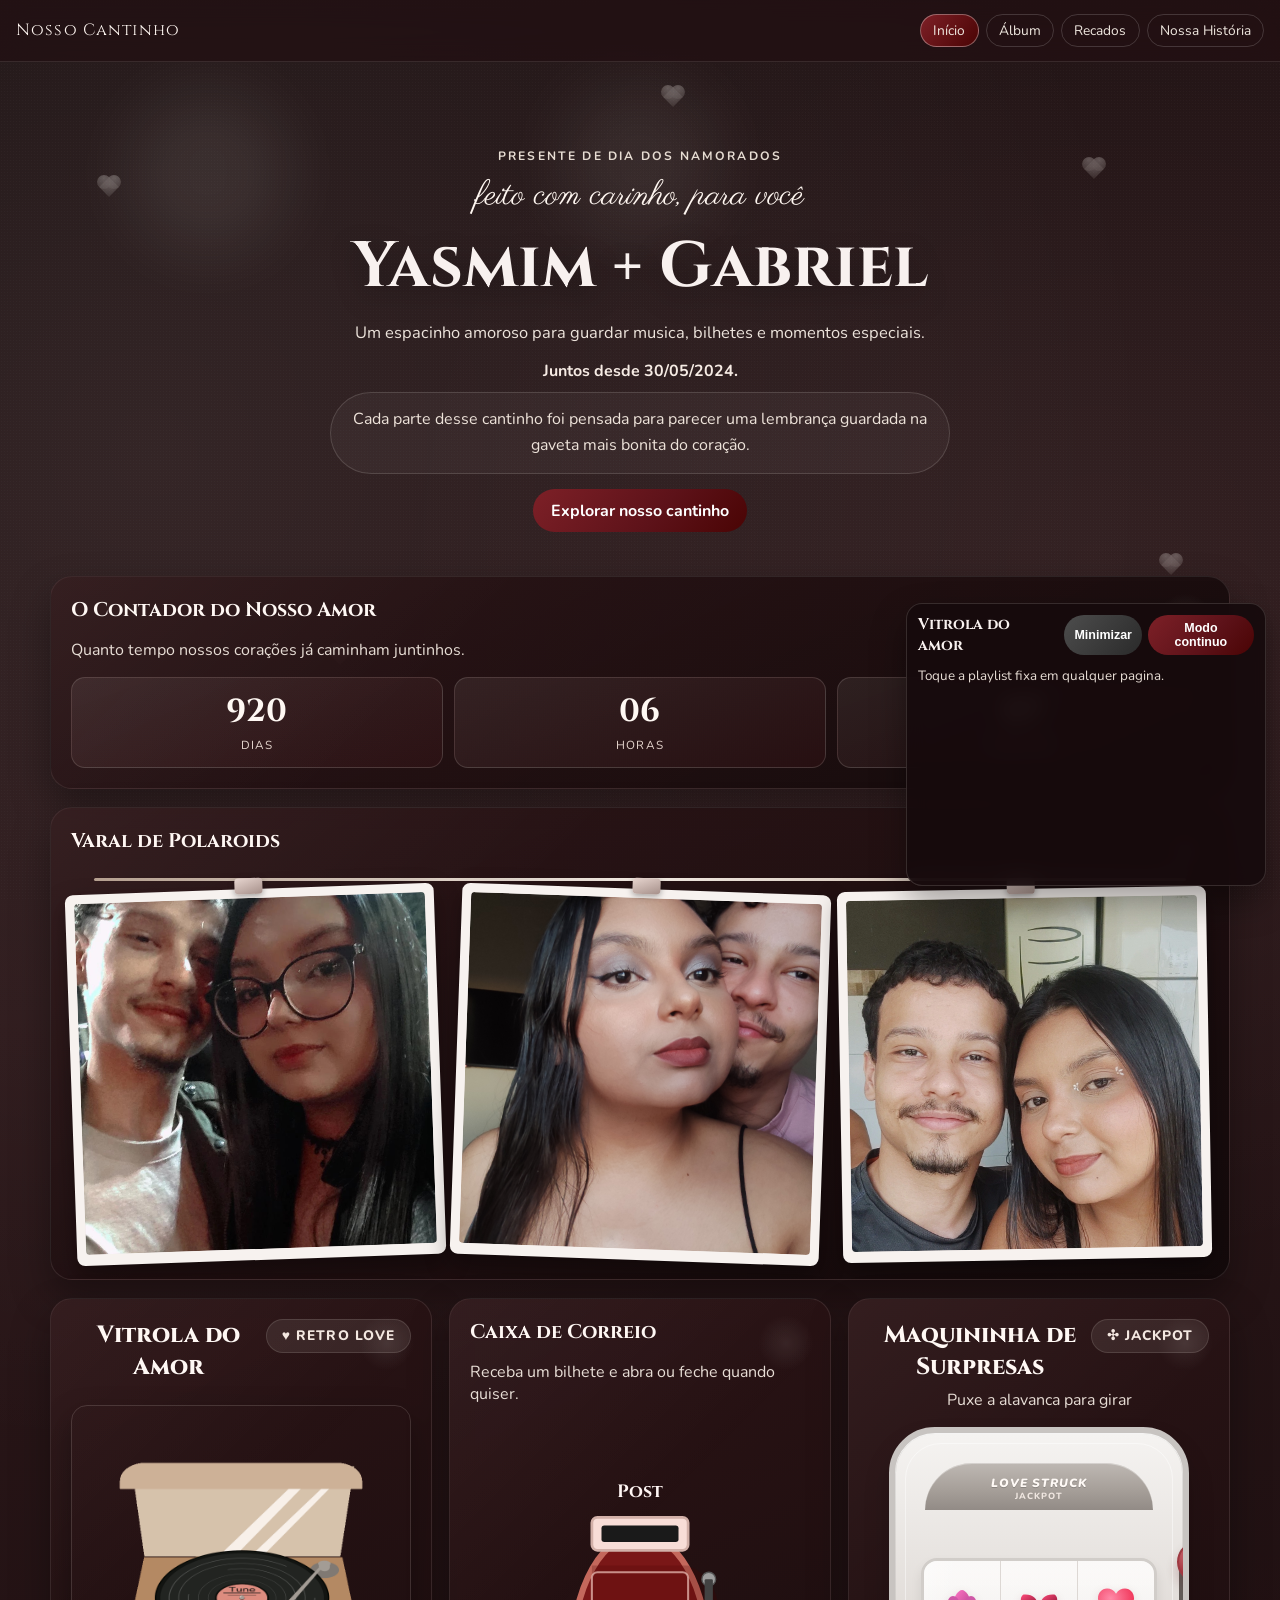
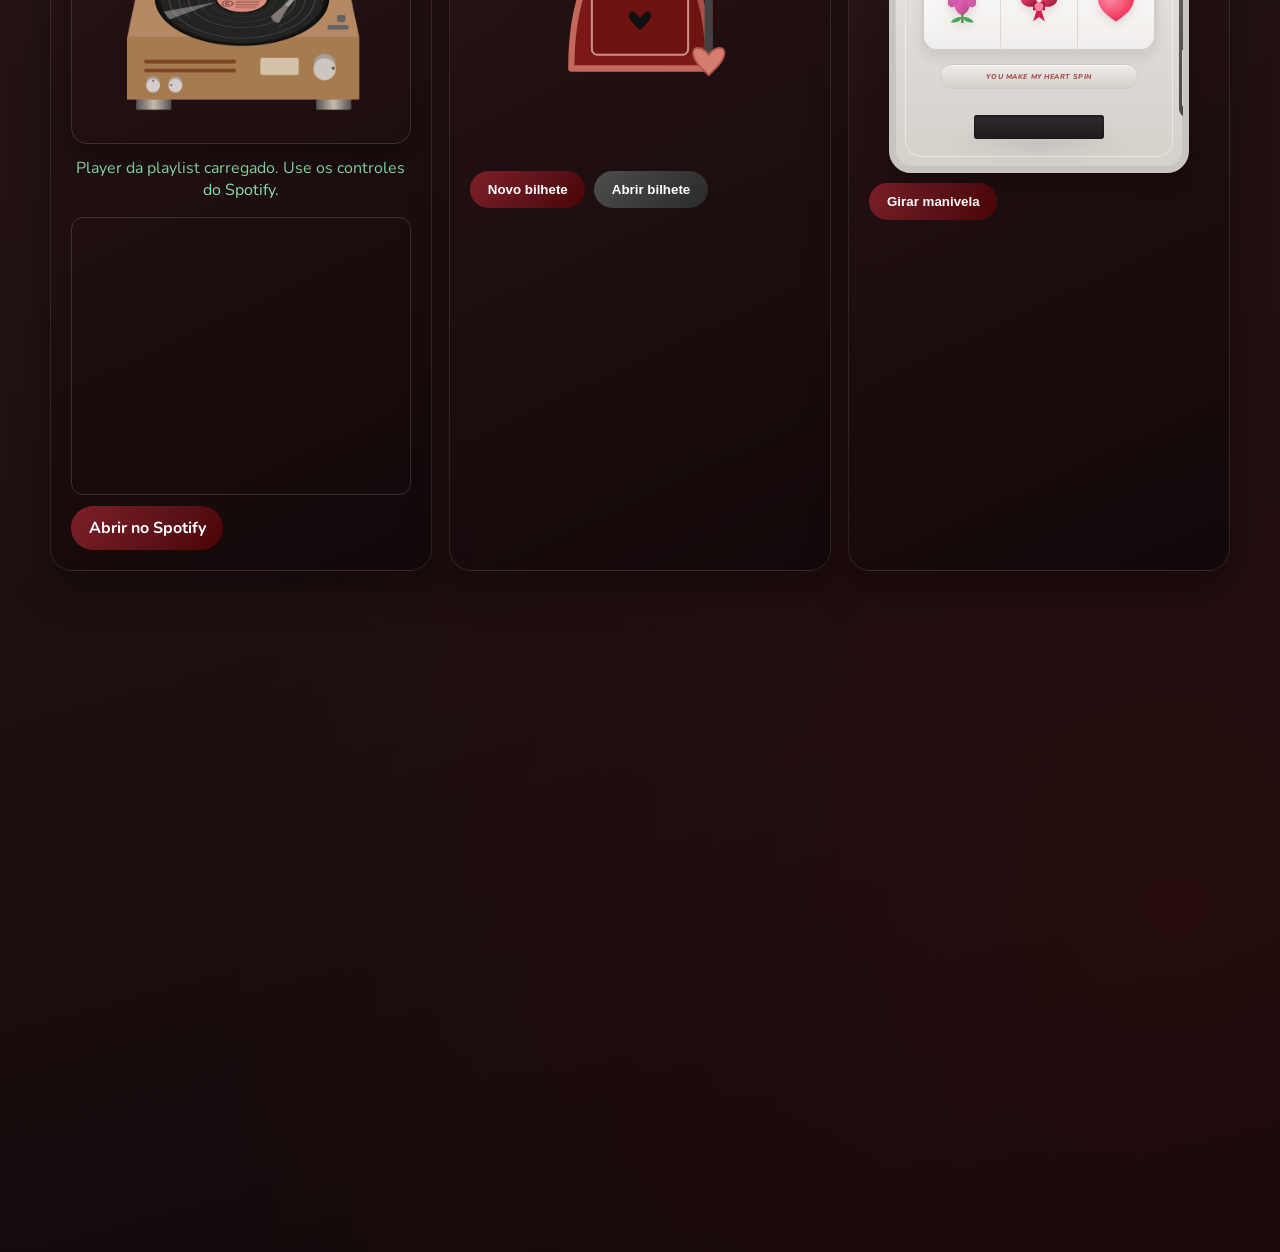
==== commit abc348d8: "Mudanças na tela inicial" ====
--- a/index.html
+++ b/index.html
@@ -42,7 +42,7 @@
   <main id="painel" class="layout">
     <section class="card cinematic counter-card">
       <h2>O Contador do Nosso Amor</h2>
-      <p>Quanto tempo nosso coracao ja caminha juntinho.</p>
+      <p>Quanto tempo nossos corações já caminham juntinhos.</p>
       <div class="time-counter" id="timeCounter" aria-live="polite">
         <article>
           <strong id="timeDays">0</strong>
@@ -61,27 +61,20 @@
 
     <section class="card cinematic varal-card">
       <h2>Varal de Polaroids</h2>
-      <p>Escolha ate 3 fotos para ficar no nosso varal. Na home, elas so balancam de lado no hover.</p>
       <div class="polaroid-row">
         <article class="polaroid-frame">
           <div class="clip"></div>
           <img id="polaroidImg1" alt="Polaroid 1" />
-          <label class="polaroid-upload" for="polaroidInput1">Escolher foto 1</label>
-          <input id="polaroidInput1" type="file" accept="image/*" hidden />
         </article>
 
         <article class="polaroid-frame">
           <div class="clip"></div>
           <img id="polaroidImg2" alt="Polaroid 2" />
-          <label class="polaroid-upload" for="polaroidInput2">Escolher foto 2</label>
-          <input id="polaroidInput2" type="file" accept="image/*" hidden />
         </article>
 
         <article class="polaroid-frame">
           <div class="clip"></div>
           <img id="polaroidImg3" alt="Polaroid 3" />
-          <label class="polaroid-upload" for="polaroidInput3">Escolher foto 3</label>
-          <input id="polaroidInput3" type="file" accept="image/*" hidden />
         </article>
       </div>
     </section>
@@ -89,12 +82,8 @@
     <section class="card turntable-card retro-card cinematic">
       <span class="card-chip">♥ RETRO LOVE</span>
       <h2>Vitrola do Amor</h2>
-      <p>Ouça lindas canções. Curta o sintetizador retro.</p>
-      <div class="retro-switch" aria-hidden="true">
-        <button class="retro-switch-btn active" type="button" id="loadMediaBtn">Sintetizador Retro</button>
-        <button class="retro-switch-btn" type="button" id="playlistBtn">Playlist Spotify</button>
-      </div>
-      <div class="turntable">
+      <div class="turntable is-gif">
+        <img class="turntable-gif" src="images/vitrola.gif" alt="Vitrola animada" />
         <div class="turntable-lid"><span>LOVE</span></div>
         <div class="deck">
           <div class="deck-top"></div>
@@ -112,39 +101,11 @@
           <div class="handle"></div>
         </div>
       </div>
-      <button id="playVinylBtn" class="retro-play" type="button">▶ TOCAR MELODIA</button>
-      <div class="player-controls compact">
-        <input id="mediaUrl" type="url" placeholder="Cole o link aqui" />
-        <div class="row">
-          <select id="mediaType">
-            <option value="auto">Detectar automatico</option>
-            <option value="spotify">Spotify</option>
-            <option value="youtube">YouTube</option>
-          </select>
-          <button class="secondary" type="button" onclick="window.scrollTo({ top: 0, behavior: 'smooth' })">Topo</button>
-        </div>
-        <p id="playerFeedback" class="feedback"></p>
-      </div>
+      <p id="playerFeedback" class="feedback"></p>
       <div class="embed-shell" id="embedShell" hidden>
         <iframe id="mediaFrame" title="Player" loading="lazy" allow="autoplay; encrypted-media; fullscreen; picture-in-picture"></iframe>
       </div>
-    </section>
-
-    <section class="card cinematic">
-      <h2>Trilha Sonora de Fundo</h2>
-      <p>Use uma musica em mp3 para tocar no site inteiro.</p>
-      <div class="note-form">
-        <input id="bgMusicUrl" type="url" placeholder="https://...arquivo.mp3" />
-        <input id="bgMusicFile" type="file" accept="audio/*" />
-        <div class="row">
-          <button id="applyBgMusicBtn" type="button">Aplicar trilha</button>
-          <button id="startBgMusicBtn" class="secondary" type="button">Iniciar</button>
-          <button id="stopBgMusicBtn" class="secondary" type="button">Parar</button>
-        </div>
-        <label for="bgVolume">Volume</label>
-        <input id="bgVolume" type="range" min="0" max="1" step="0.01" value="0.35" />
-      </div>
-      <p id="bgMusicFeedback" class="feedback"></p>
+      <a class="cta spotify-open" href="https://open.spotify.com/playlist/3Crc3YKTFBYWawEub8pKNv?si=OJtXKHtkQZ6KiQBvm1skCw" target="_blank" rel="noopener noreferrer">Abrir no Spotify</a>
     </section>
 
     <section class="card cinematic">
@@ -212,7 +173,6 @@
 
     <section class="card cinematic links-card">
       <h2>Paginas Especiais</h2>
-      <p>Organizei cada parte em paginas dedicadas.</p>
       <div class="quick-links">
         <a href="album.html">Abrir Album</a>
         <a href="recados.html">Abrir Recados</a>
@@ -221,8 +181,7 @@
     </section>
 
     <section class="card cinematic love-rain-card">
-      <h2>O Botao do Amor</h2>
-      <p>Cada clique chama uma chuva de coracoes para celebrar voces.</p>
+      <h2>O Botão do Amor</h2>
       <button id="loveRainBtn" class="love-rain-btn" type="button">DISPARAR CHUVA DE AMOR</button>
       <p id="loveRainCount" class="feedback">Cliques de amor: 0</p>
     </section>
@@ -231,5 +190,6 @@
   <div id="loveRainLayer" class="love-rain-layer" aria-hidden="true"></div>
 
   <script src="script.js"></script>
+  <script src="global-player.js"></script>
 </body>
 </html>
--- a/styles.css
+++ b/styles.css
@@ -389,6 +389,7 @@
   width: 100%;
   aspect-ratio: 1 / 1;
   object-fit: cover;
+  object-position: 50% 20%;
   border-radius: 4px;
   background: #e7ddda;
   display: block;
@@ -482,6 +483,26 @@
   margin: 1.35rem auto 0.8rem;
   width: min(350px, 100%);
   position: relative;
+}
+
+.turntable-gif {
+  display: block;
+  width: 100%;
+  height: auto;
+  border-radius: 16px;
+  border: 1px solid rgba(255, 245, 239, 0.14);
+  box-shadow: 0 14px 30px rgba(0, 0, 0, 0.36);
+}
+
+.turntable.is-gif {
+  width: min(560px, 100%);
+}
+
+.turntable.is-gif .turntable-lid,
+.turntable.is-gif .deck,
+.turntable.is-gif .turntable-front,
+.turntable.is-gif .handle {
+  display: none;
 }
 
 .retro-card,
@@ -800,6 +821,42 @@
   letter-spacing: 0.12em;
 }
 
+.track-controls {
+  margin: 0.85rem 0 0.55rem;
+  justify-content: center;
+}
+
+.track-controls button {
+  min-width: 96px;
+}
+
+.track-list {
+  margin-top: 0.45rem;
+  border: 1px solid rgba(255, 250, 246, 0.14);
+  border-radius: 12px;
+  background: rgba(255, 250, 246, 0.04);
+  padding: 0.4rem;
+  display: grid;
+  gap: 0.35rem;
+  max-height: 156px;
+  overflow-y: auto;
+}
+
+.track-item {
+  border: 1px solid rgba(255, 245, 239, 0.14);
+  background: rgba(255, 250, 246, 0.04);
+  color: #f2e6de;
+  border-radius: 10px;
+  padding: 0.55rem 0.65rem;
+  font-size: 0.9rem;
+  text-align: left;
+}
+
+.track-item.active {
+  background: linear-gradient(130deg, #7d2027, #4a0404);
+  border-color: rgba(255, 245, 239, 0.3);
+}
+
 .player-controls.compact {
   display: none;
 }
@@ -815,6 +872,68 @@
   width: 100%;
   min-height: 270px;
   border: 0;
+}
+
+.spotify-open {
+  display: inline-block;
+  margin-top: 0.7rem;
+}
+
+.global-player-dock {
+  position: fixed;
+  right: 14px;
+  bottom: 14px;
+  width: min(360px, calc(100vw - 24px));
+  z-index: 40;
+  border-radius: 16px;
+  border: 1px solid rgba(255, 245, 239, 0.14);
+  background: rgba(22, 10, 12, 0.92);
+  backdrop-filter: blur(10px);
+  box-shadow: 0 16px 34px rgba(0, 0, 0, 0.35);
+}
+
+.global-player-header {
+  display: flex;
+  align-items: center;
+  justify-content: space-between;
+  gap: 0.5rem;
+  padding: 0.6rem 0.7rem;
+}
+
+.global-player-header strong {
+  font-family: "Cinzel", serif;
+  font-size: 0.95rem;
+}
+
+.global-player-actions {
+  display: flex;
+  gap: 0.35rem;
+}
+
+.global-player-actions button {
+  padding: 0.38rem 0.65rem;
+  font-size: 0.78rem;
+}
+
+.global-player-body {
+  padding: 0 0.7rem 0.7rem;
+}
+
+.global-player-info {
+  margin: 0 0 0.45rem;
+  font-size: 0.84rem;
+  color: #e7ddd5;
+}
+
+.global-player-frame {
+  width: 100%;
+  min-height: 176px;
+  border: 0;
+  border-radius: 10px;
+}
+
+.global-player-dock.collapsed .global-player-body {
+  display: none;
 }
 
 .mailbox-wrap {
@@ -1306,24 +1425,26 @@
 
 .album-grid {
   display: grid;
-  grid-template-columns: repeat(auto-fill, minmax(155px, 1fr));
-  gap: 0.75rem;
+  grid-template-columns: repeat(2, minmax(260px, 320px));
+  justify-content: flex-start;
+  gap: 1rem;
 }
 
 .photo-card {
   position: relative;
-  border-radius: 12px;
+  border-radius: 16px;
   overflow: hidden;
   border: 1px solid rgba(255, 255, 255, 0.18);
   background: #111;
-  min-height: 148px;
+  min-height: 260px;
   perspective: 950px;
+  box-shadow: 0 12px 24px rgba(0, 0, 0, 0.3);
 }
 
 .album-flip {
   position: relative;
   width: 100%;
-  min-height: 148px;
+  min-height: 260px;
   transform-style: preserve-3d;
   transition: transform 0.65s cubic-bezier(0.2, 0.78, 0.2, 1);
 }
@@ -1346,6 +1467,7 @@
   width: 100%;
   height: 100%;
   object-fit: cover;
+  object-position: 50% 20%;
 }
 
 .album-back {
@@ -1353,37 +1475,50 @@
   background:
     linear-gradient(180deg, rgba(254, 248, 244, 0.95), rgba(245, 234, 227, 0.96)),
     repeating-linear-gradient(180deg, transparent, transparent 25px, rgba(118, 82, 84, 0.1) 26px, transparent 27px);
-  color: #4b2e30;
+  color: #2d1618;
   display: flex;
   flex-direction: column;
   justify-content: center;
   align-items: center;
   text-align: center;
-  gap: 0.28rem;
-  padding: 0.7rem;
+  gap: 0.45rem;
+  padding: 1rem;
 }
 
 .album-back-title {
   font-family: "Cinzel", serif;
-  font-size: 0.8rem;
+  font-size: 1rem;
+  font-weight: 700;
+  color: #3d1d20;
+  text-transform: uppercase;
+  letter-spacing: 0.06em;
 }
 
 .album-back-date {
-  font-size: 0.7rem;
+  font-size: 0.86rem;
+  font-weight: 700;
+  color: #6d3b40;
   letter-spacing: 0.08em;
   text-transform: uppercase;
 }
 
+.album-back p {
+  margin: 0;
+  color: #3d1d20;
+}
+
 .photo-remove {
   position: absolute;
-  top: 8px;
-  right: 8px;
-  width: 26px;
-  height: 26px;
+  top: 10px;
+  right: 10px;
+  width: 34px;
+  height: 34px;
   border-radius: 50%;
   background: rgba(0, 0, 0, 0.7);
   color: #fff;
   border: 0;
+  font-size: 1.05rem;
+  font-weight: 700;
 }
 
 .notes-list,
@@ -1634,6 +1769,16 @@
     height: 22px;
   }
 
+  .album-grid {
+    grid-template-columns: 1fr;
+    justify-content: stretch;
+  }
+
+  .photo-card,
+  .album-flip {
+    min-height: 230px;
+  }
+
   .retro-play {
     width: 100%;
   }
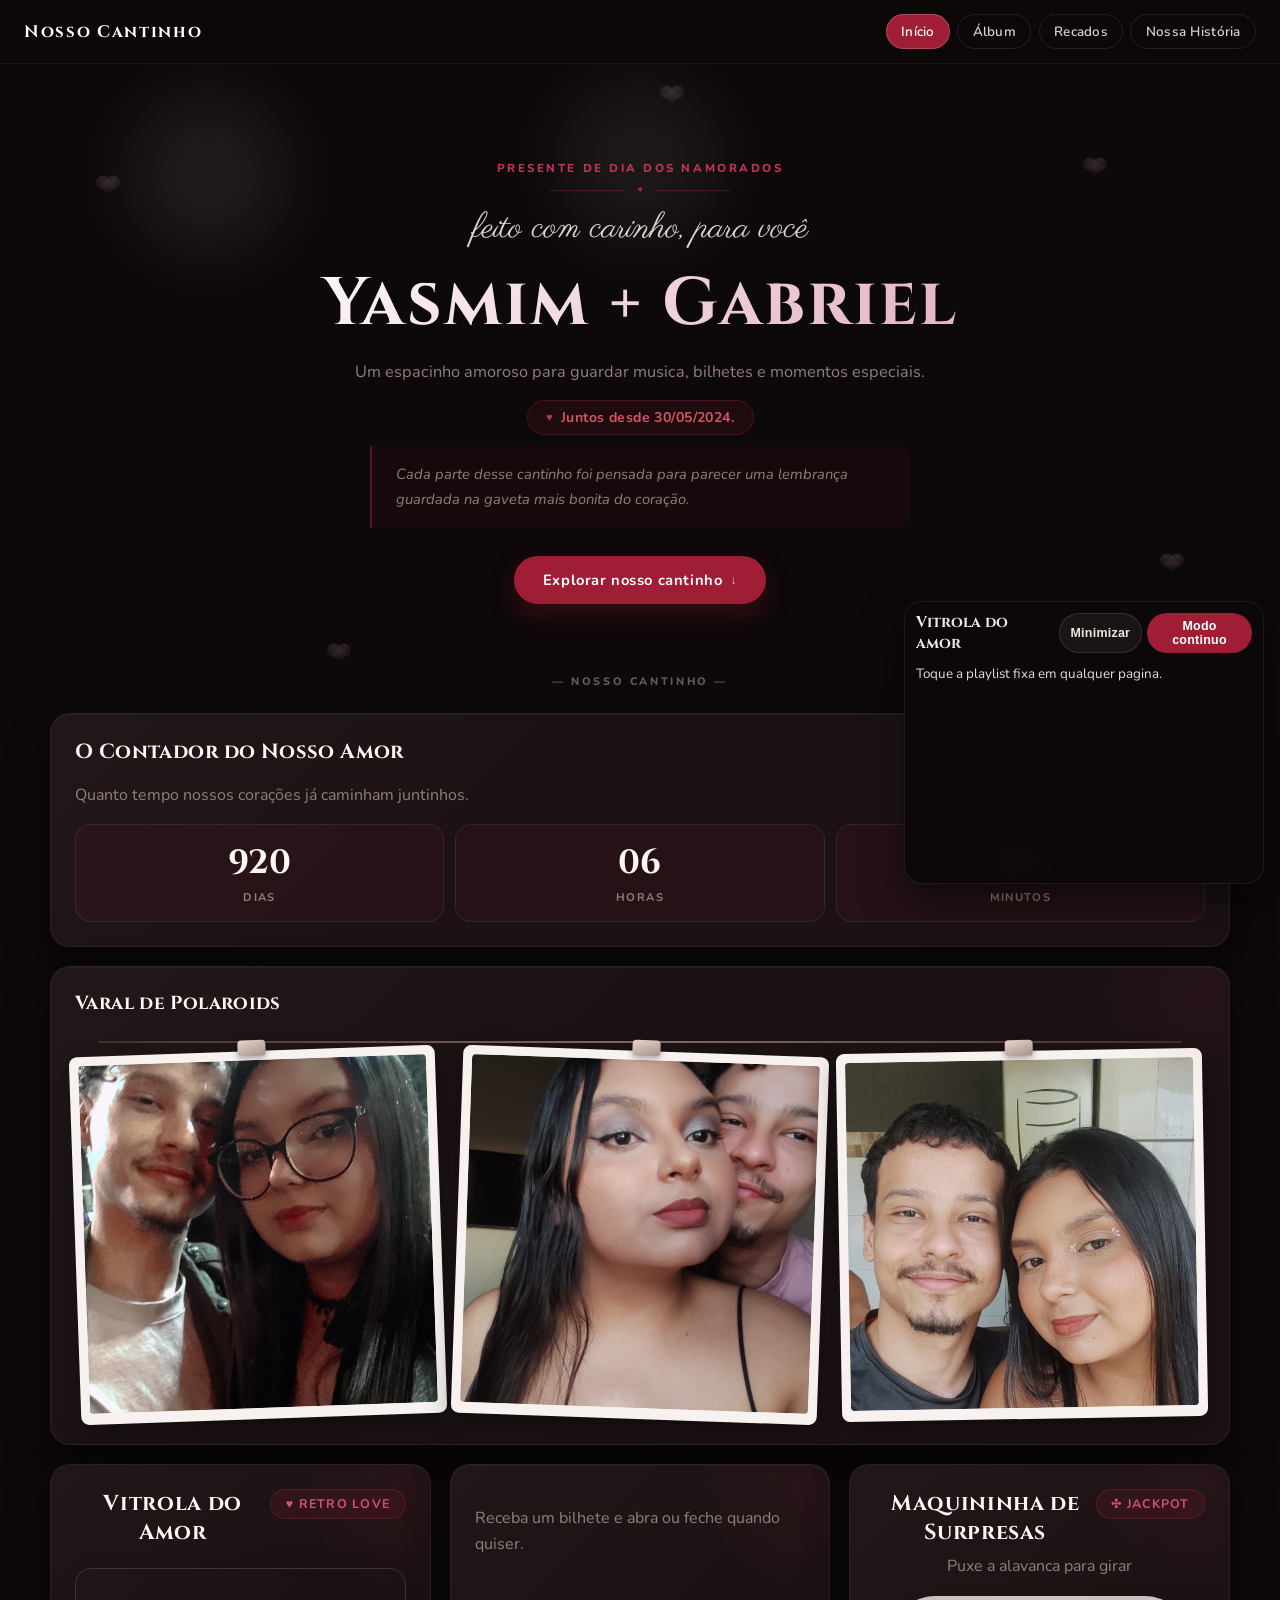
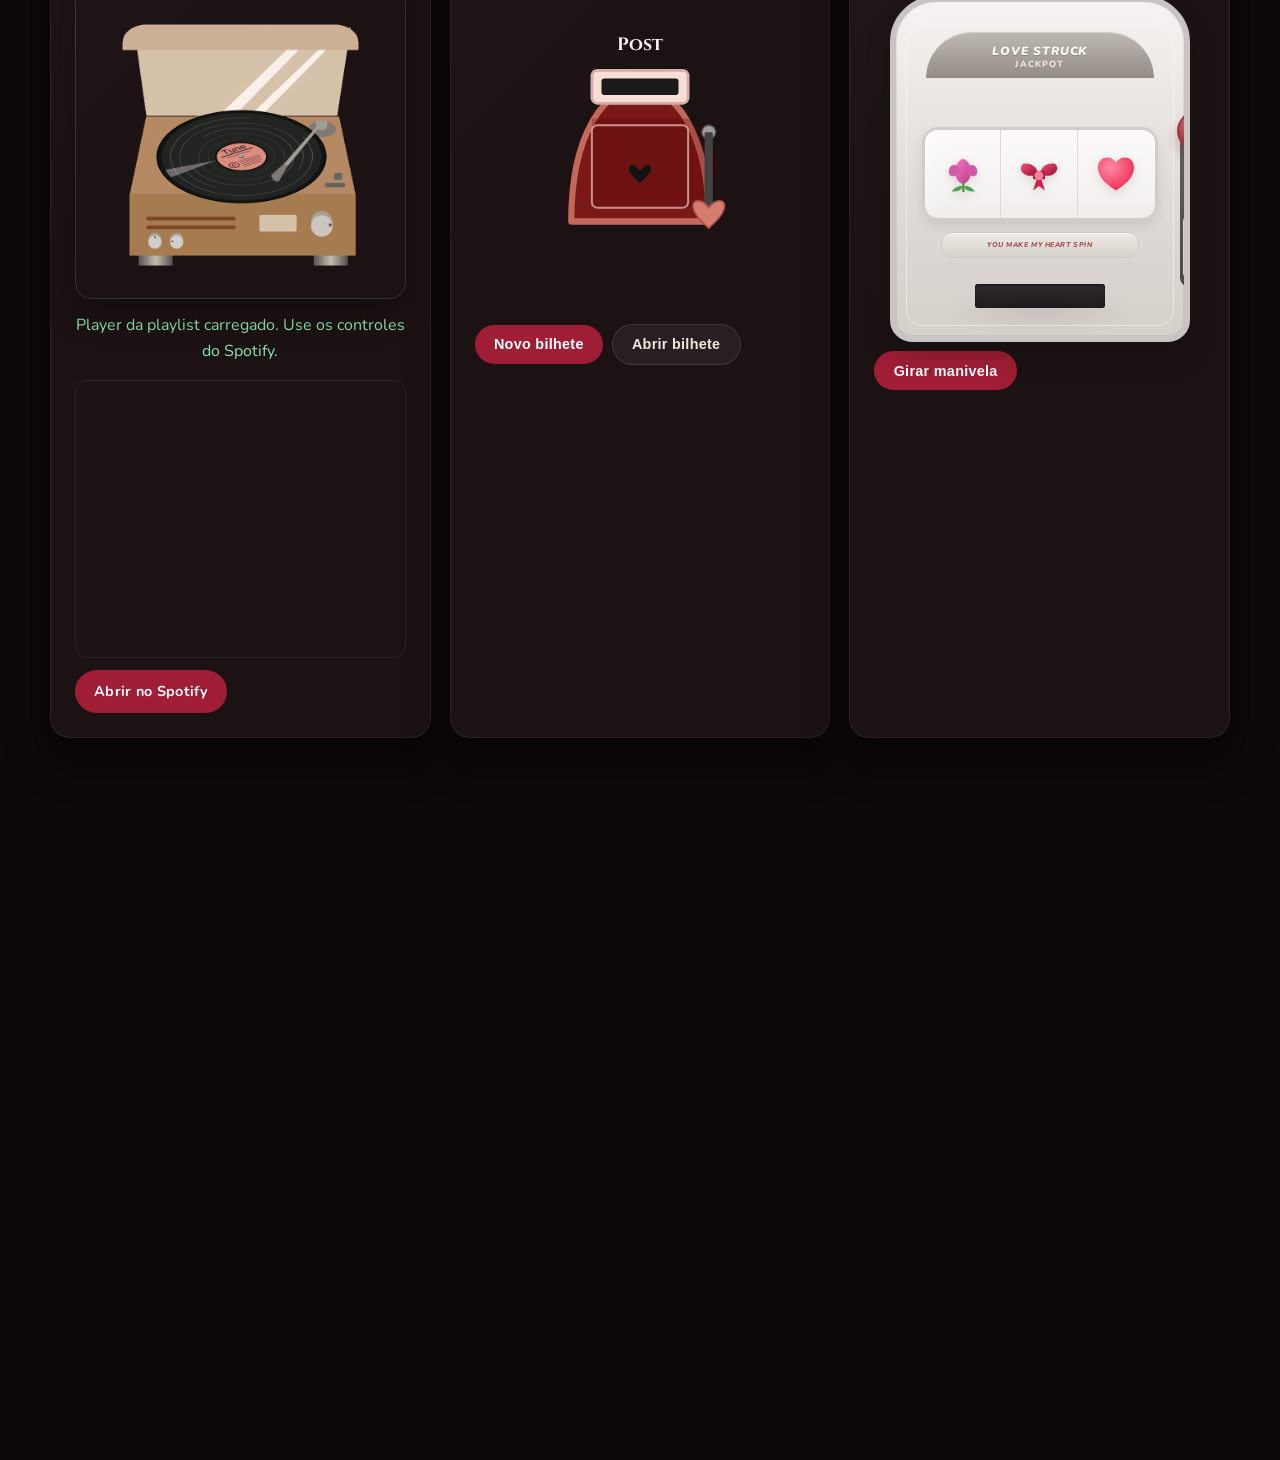
==== commit 884e00d3: "Mudanças em album de fotos e legendas" ====
--- a/index.html
+++ b/index.html
@@ -6,7 +6,7 @@
   <title>Nosso Cantinho</title>
   <link rel="preconnect" href="https://fonts.googleapis.com" />
   <link rel="preconnect" href="https://fonts.gstatic.com" crossorigin />
-  <link href="https://fonts.googleapis.com/css2?family=Cinzel:wght@600;700&family=Nunito:wght@400;600;700&family=Parisienne&display=swap" rel="stylesheet" />
+  <link href="https://fonts.googleapis.com/css2?family=Cinzel:wght@600;700&family=Nunito:wght@300;400;600;700;800&family=Parisienne&display=swap" rel="stylesheet" />
   <link rel="stylesheet" href="styles.css" />
 </head>
 <body>
@@ -31,13 +31,16 @@
 
   <section class="hero friendly">
     <p class="hero-kicker">Presente de Dia dos Namorados</p>
+    <div class="hero-ornament" aria-hidden="true"><span>✦</span></div>
     <p class="hero-script">feito com carinho, para você</p>
     <h1 id="heroTitle">Yasmim + Gabriel</h1>
     <p id="heroSubtitle" class="hero-sub">Um espacinho amoroso para guardar música, bilhetes e momentos especiais.</p>
     <p id="coupleHeadline" class="hero-couple">Juntos desde 30/05/2024.</p>
     <p class="hero-note">Cada parte desse cantinho foi pensada para parecer uma lembrança guardada na gaveta mais bonita do coração.</p>
-    <a href="#painel" class="cta">Explorar nosso cantinho</a>
+    <a href="#painel" class="cta hero-cta">Explorar nosso cantinho <span aria-hidden="true">↓</span></a>
   </section>
+
+  <div class="section-label" aria-hidden="true">— nosso cantinho —</div>
 
   <main id="painel" class="layout">
     <section class="card cinematic counter-card">
@@ -108,8 +111,7 @@
       <a class="cta spotify-open" href="https://open.spotify.com/playlist/3Crc3YKTFBYWawEub8pKNv?si=OJtXKHtkQZ6KiQBvm1skCw" target="_blank" rel="noopener noreferrer">Abrir no Spotify</a>
     </section>
 
-    <section class="card cinematic">
-      <h2>Caixa de Correio</h2>
+    <section class="card cinematic mailbox-card">
       <p>Receba um bilhete e abra ou feche quando quiser.</p>
       <div class="mailbox-wrap">
         <svg class="mailbox-svg" viewBox="0 0 160 200" aria-hidden="true">
@@ -161,7 +163,7 @@
       <p id="capsuleMessage" class="feedback"></p>
     </section>
 
-    <section class="card cinematic">
+    <section class="card cinematic game-card">
       <h2>Jogo da Velha do Amor</h2>
       <p>Você (X) contra o Cupido (O).</p>
       <div id="board" class="board" aria-label="Jogo da velha"></div>
@@ -174,9 +176,9 @@
     <section class="card cinematic links-card">
       <h2>Paginas Especiais</h2>
       <div class="quick-links">
-        <a href="album.html">Abrir Album</a>
-        <a href="recados.html">Abrir Recados</a>
-        <a href="historia.html">Abrir Nossa Historia</a>
+        <a href="album.html"><span class="ql-icon">📷</span>Álbum de Fotos</a>
+        <a href="recados.html"><span class="ql-icon">💌</span>Recados</a>
+        <a href="historia.html"><span class="ql-icon">📖</span>Nossa História</a>
       </div>
     </section>
 
--- a/styles.css
+++ b/styles.css
@@ -1,18 +1,18 @@
 :root {
-  --wine: #4a0404;
-  --wine-2: #6a0d0d;
-  --wine-3: #8d1f1f;
+  --wine: #a01e35;
+  --wine-2: #bf3555;
+  --wine-3: #d0566a;
   --cream: #f5ece5;
   --cream-2: #efe4d8;
   --pearl: #fffaf6;
-  --mist: #d8d2cb;
+  --mist: #c8bfbb;
   --ink-soft: #3e2d2d;
-  --black: #0b0b0b;
-  --card: #151515;
-  --gray: #262626;
-  --text: #f8f1ef;
-  --muted: #d8c9c5;
-  --shadow: 0 18px 38px rgba(0, 0, 0, 0.45);
+  --black: #0d0809;
+  --card: #1c1214;
+  --gray: #261a1c;
+  --text: #f0e7e3;
+  --muted: #907e7a;
+  --shadow: 0 20px 44px rgba(0, 0, 0, 0.6);
 }
 
 * {
@@ -28,22 +28,13 @@
 body {
   color: var(--text);
   font-family: "Nunito", sans-serif;
-  background:
-    radial-gradient(circle at 12% 16%, rgba(255, 249, 244, 0.08), transparent 38%),
-    radial-gradient(circle at 86% 20%, rgba(255, 240, 232, 0.05), transparent 28%),
-    radial-gradient(circle at 92% 88%, rgba(106, 13, 13, 0.18), transparent 35%),
-    linear-gradient(165deg, #1b1011 0%, #2b1719 32%, #12090a 100%);
+  background: var(--black);
   min-height: 100vh;
   overflow-x: hidden;
 }
 
 .grain {
-  position: fixed;
-  inset: 0;
-  pointer-events: none;
-  opacity: 0.12;
-  background-image: radial-gradient(circle, rgba(255, 255, 255, 0.2) 1px, transparent 1px);
-  background-size: 3px 3px;
+  display: none;
 }
 
 .floating-hearts {
@@ -56,11 +47,11 @@
 
 .floating-hearts span {
   position: absolute;
-  width: 14px;
-  height: 14px;
-  background: radial-gradient(circle at 30% 30%, rgba(255, 250, 246, 0.9), rgba(214, 205, 197, 0.34));
+  width: 12px;
+  height: 12px;
+  background: radial-gradient(circle at 30% 30%, rgba(255, 220, 220, 0.7), rgba(180, 60, 80, 0.2));
   transform: rotate(45deg);
-  opacity: 0.3;
+  opacity: 0.18;
   animation: driftHeart 14s linear infinite;
 }
 
@@ -115,21 +106,23 @@
   position: sticky;
   top: 0;
   z-index: 20;
-  backdrop-filter: blur(12px);
-  background: rgba(34, 15, 18, 0.74);
-  border-bottom: 1px solid rgba(255, 247, 242, 0.1);
+  backdrop-filter: blur(20px) saturate(1.6);
+  -webkit-backdrop-filter: blur(20px) saturate(1.6);
+  background: rgba(13, 8, 9, 0.88);
+  border-bottom: 1px solid rgba(255, 240, 235, 0.06);
   display: flex;
   justify-content: space-between;
   align-items: center;
-  padding: 0.85rem 1rem;
+  padding: 0.9rem 1.5rem;
 }
 
 .brand {
-  color: #fff7f2;
+  color: #fff;
   text-decoration: none;
   font-family: "Cinzel", serif;
-  font-size: 1.02rem;
-  letter-spacing: 0.07em;
+  font-size: 1.05rem;
+  letter-spacing: 0.1em;
+  font-weight: 700;
 }
 
 .menu {
@@ -140,23 +133,27 @@
 }
 
 .menu a {
-  color: #efe7df;
+  color: #ddd0cb;
   text-decoration: none;
-  border: 1px solid rgba(255, 255, 255, 0.16);
-  padding: 0.4rem 0.76rem;
+  border: 1px solid rgba(255, 240, 235, 0.1);
+  padding: 0.42rem 0.9rem;
   border-radius: 999px;
-  font-size: 0.86rem;
+  font-size: 0.84rem;
+  font-weight: 600;
+  letter-spacing: 0.02em;
+  transition: all 0.2s ease;
 }
 
 .menu a.active,
 .menu a:hover {
-  background: linear-gradient(130deg, #7d2027, #4a0404);
-  border-color: rgba(255, 255, 255, 0.35);
+  background: var(--wine);
+  border-color: rgba(255, 255, 255, 0.18);
+  color: #fff;
 }
 
 .hero {
   text-align: center;
-  padding: 5.4rem 1rem 3.4rem;
+  padding: 6rem 1.5rem 4rem;
   position: relative;
   z-index: 1;
 }
@@ -168,7 +165,7 @@
   transform: translateX(-50%);
   width: min(700px, 88vw);
   height: 100%;
-  background: radial-gradient(circle at center, rgba(255, 249, 244, 0.07), transparent 60%);
+  background: radial-gradient(circle at center, rgba(160, 30, 53, 0.06), transparent 65%);
   z-index: -1;
 }
 
@@ -197,50 +194,72 @@
 
 .hero-kicker {
   margin: 0;
-  color: #e7ddd3;
+  color: var(--wine-2);
   text-transform: uppercase;
-  letter-spacing: 0.18em;
-  font-weight: 700;
-  font-size: 0.76rem;
+  letter-spacing: 0.22em;
+  font-weight: 800;
+  font-size: 0.72rem;
 }
 
 .hero-script {
-  margin: 0.55rem 0 0;
+  margin: 0.6rem 0 0;
   font-family: "Parisienne", cursive;
-  font-size: clamp(1.45rem, 3vw, 2.15rem);
-  color: #fff7f1;
+  font-size: clamp(1.5rem, 3.2vw, 2.2rem);
+  color: rgba(255, 247, 241, 0.85);
 }
 
 .hero h1 {
-  margin: 0.3rem 0 0.55rem;
+  margin: 0.3rem 0 0.6rem;
   font-family: "Cinzel", serif;
-  font-size: clamp(2.1rem, 5.5vw, 4rem);
-  text-shadow: 0 10px 30px rgba(0, 0, 0, 0.32);
+  font-size: clamp(2.2rem, 5.5vw, 4.2rem);
+  letter-spacing: 0.03em;
+  background: linear-gradient(130deg, #ffffff 15%, #e2b0bc 80%);
+  -webkit-background-clip: text;
+  -webkit-text-fill-color: transparent;
+  background-clip: text;
 }
 
 .hero-sub {
   margin: 0 auto;
-  max-width: 660px;
-  color: #ece3db;
-  font-size: 1.03rem;
+  max-width: 620px;
+  color: var(--muted);
+  font-size: 1.02rem;
+  line-height: 1.75;
+}
+
+.hero-couple {
+  display: inline-flex;
+  align-items: center;
+  gap: 0.5rem;
+  background: rgba(160, 30, 53, 0.12);
+  border: 1px solid rgba(191, 53, 85, 0.22);
+  border-radius: 999px;
+  padding: 0.45rem 1.15rem;
+  font-size: 0.88rem;
+  font-weight: 700;
+  color: var(--wine-3);
+  letter-spacing: 0.03em;
+  margin: 0.8rem 0 0.65rem;
+}
+
+.hero-couple::before {
+  content: "♥";
+  font-size: 0.7rem;
+  opacity: 0.75;
+}
+
+.hero-note {
+  width: min(540px, 100%);
+  margin: 0 auto 1.8rem;
+  padding: 1rem 1.5rem;
+  border-left: 2px solid rgba(191, 53, 85, 0.35);
+  border-radius: 0 12px 12px 0;
+  background: rgba(160, 30, 53, 0.06);
+  color: var(--muted);
   line-height: 1.7;
-}
-
-.hero-couple {
-  margin: 0.8rem 0 0.65rem;
-  color: #f6ebe4;
-  font-weight: 700;
-}
-
-.hero-note {
-  width: min(620px, 100%);
-  margin: 0 auto 1.6rem;
-  padding: 0.9rem 1.2rem;
-  border: 1px solid rgba(255, 246, 240, 0.14);
-  border-radius: 999px;
-  background: rgba(255, 249, 244, 0.04);
-  color: #eee3da;
-  line-height: 1.6;
+  font-size: 0.92rem;
+  text-align: left;
+  font-style: italic;
 }
 
 .layout {
@@ -248,17 +267,17 @@
   margin: 0 auto;
   display: grid;
   grid-template-columns: repeat(auto-fit, minmax(320px, 1fr));
-  gap: 1.1rem;
-  padding-bottom: 2.8rem;
+  gap: 1.2rem;
+  padding-bottom: 3.5rem;
 }
 
 .card {
   position: relative;
-  background: linear-gradient(155deg, rgba(45, 21, 23, 0.9), rgba(18, 9, 10, 0.94));
-  border: 1px solid rgba(255, 246, 240, 0.1);
-  border-radius: 22px;
-  box-shadow: 0 18px 38px rgba(0, 0, 0, 0.34);
-  padding: 1.25rem;
+  background: var(--card);
+  border: 1px solid rgba(255, 240, 235, 0.07);
+  border-radius: 20px;
+  box-shadow: 0 1px 0 rgba(255, 240, 235, 0.04) inset, 0 22px 44px rgba(0, 0, 0, 0.45);
+  padding: 1.5rem;
   overflow: hidden;
 }
 
@@ -266,31 +285,35 @@
   content: "";
   position: absolute;
   inset: 0;
-  background: linear-gradient(135deg, rgba(255, 250, 246, 0.04), transparent 35%);
+  background: linear-gradient(135deg, rgba(255, 250, 246, 0.025), transparent 40%);
   pointer-events: none;
+  border-radius: inherit;
 }
 
 .card::after {
   content: "";
   position: absolute;
-  top: 16px;
-  right: 16px;
-  width: 56px;
-  height: 56px;
-  border-radius: 50%;
-  background: radial-gradient(circle, rgba(255, 248, 243, 0.08), transparent 70%);
+  top: 0;
+  right: 0;
+  width: 130px;
+  height: 130px;
+  border-radius: 0 20px 0 100%;
+  background: radial-gradient(circle at 80% 20%, rgba(160, 30, 53, 0.07), transparent 70%);
   pointer-events: none;
 }
 
 .card h2 {
   margin: 0;
   font-family: "Cinzel", serif;
-  font-size: 1.24rem;
+  font-size: 1.18rem;
   color: #fff8f4;
+  letter-spacing: 0.02em;
+  font-weight: 700;
 }
 
 .card p {
-  color: #e7ddd5;
+  color: var(--muted);
+  line-height: 1.65;
 }
 
 .varal-card {
@@ -309,25 +332,27 @@
 }
 
 .time-counter article {
-  border-radius: 14px;
-  padding: 0.75rem 0.7rem;
+  border-radius: 16px;
+  padding: 0.9rem 0.7rem;
   text-align: center;
-  border: 1px solid rgba(255, 247, 242, 0.14);
-  background: linear-gradient(160deg, rgba(250, 242, 236, 0.08), rgba(125, 32, 39, 0.12));
+  border: 1px solid rgba(255, 240, 235, 0.08);
+  background: rgba(160, 30, 53, 0.08);
 }
 
 .time-counter strong {
   display: block;
   font-family: "Cinzel", serif;
-  font-size: clamp(1.25rem, 2.8vw, 2rem);
+  font-size: clamp(1.3rem, 2.8vw, 2.1rem);
   color: #fff8f3;
+  font-weight: 700;
 }
 
 .time-counter span {
-  color: #e6d6ce;
+  color: var(--muted);
   text-transform: uppercase;
-  letter-spacing: 0.1em;
-  font-size: 0.73rem;
+  letter-spacing: 0.12em;
+  font-size: 0.7rem;
+  font-weight: 700;
 }
 
 .polaroid-row {
@@ -345,9 +370,9 @@
   left: 2%;
   right: 2%;
   top: 10px;
-  height: 3px;
+  height: 2px;
   border-radius: 999px;
-  background: linear-gradient(90deg, #b6a191, #f4ece4 50%, #b6a191);
+  background: linear-gradient(90deg, rgba(120, 90, 85, 0.4), rgba(200, 170, 160, 0.6) 50%, rgba(120, 90, 85, 0.4));
 }
 
 .polaroid-frame {
@@ -406,13 +431,13 @@
   color: #fff;
   font-size: 0.82rem;
   font-weight: 700;
-  background: linear-gradient(130deg, #7d2027, #4a0404);
+  background: var(--wine);
 }
 
 .cinematic {
   opacity: 0;
-  transform: translateY(18px);
-  transition: opacity 0.7s ease, transform 0.7s ease;
+  transform: translateY(22px);
+  transition: opacity 0.65s ease, transform 0.65s cubic-bezier(0.22, 1, 0.36, 1);
 }
 
 .cinematic.is-visible {
@@ -423,43 +448,50 @@
 .cta,
 button {
   border: none;
-  background: linear-gradient(130deg, #7d2027, #5d1219 58%, #4a0404);
+  background: var(--wine);
   color: #fff;
   border-radius: 999px;
-  padding: 0.68rem 1.1rem;
+  padding: 0.72rem 1.2rem;
   cursor: pointer;
   font-weight: 700;
   text-decoration: none;
+  transition: transform 0.2s ease, box-shadow 0.2s ease, background 0.2s ease;
+  font-size: 0.9rem;
+  letter-spacing: 0.02em;
 }
 
 button.secondary {
-  background: linear-gradient(130deg, #4d4d4d, #2a2a2a);
+  background: rgba(255, 240, 235, 0.06);
+  border: 1px solid rgba(255, 240, 235, 0.12);
+  color: var(--text);
 }
 
 .cta:hover,
 button:hover {
-  transform: translateY(-1px);
-  box-shadow: 0 12px 24px rgba(107, 27, 39, 0.32);
+  transform: translateY(-2px);
+  box-shadow: 0 12px 28px rgba(160, 30, 53, 0.35);
+  background: var(--wine-2);
 }
 
 input,
 textarea,
 select {
   width: 100%;
-  background: rgba(255, 250, 246, 0.05);
-  border: 1px solid rgba(255, 244, 238, 0.14);
+  background: rgba(255, 240, 235, 0.04);
+  border: 1px solid rgba(255, 240, 235, 0.1);
   border-radius: 12px;
   color: #fff;
-  padding: 0.7rem 0.76rem;
+  padding: 0.72rem 0.9rem;
   font: inherit;
+  transition: border-color 0.2s ease, box-shadow 0.2s ease;
 }
 
 input:focus,
 textarea:focus,
 select:focus {
   outline: none;
-  border-color: #c15151;
-  box-shadow: 0 0 0 3px rgba(193, 81, 81, 0.2);
+  border-color: var(--wine-2);
+  box-shadow: 0 0 0 3px rgba(160, 30, 53, 0.18);
 }
 
 .row {
@@ -507,10 +539,10 @@
 
 .retro-card,
 .jackpot-card {
-  background: linear-gradient(155deg, rgba(45, 21, 23, 0.92), rgba(18, 9, 10, 0.96));
-  border: 1px solid rgba(255, 246, 240, 0.1);
+  background: var(--card);
+  border: 1px solid rgba(255, 240, 235, 0.07);
   color: var(--text);
-  box-shadow: 0 18px 38px rgba(0, 0, 0, 0.34);
+  box-shadow: 0 22px 44px rgba(0, 0, 0, 0.45);
 }
 
 .retro-card h2,
@@ -518,13 +550,14 @@
   color: #fff8f4;
   text-align: center;
   font-family: "Cinzel", serif;
-  font-weight: 800;
-  font-size: 1.46rem;
+  font-weight: 700;
+  font-size: 1.35rem;
+  letter-spacing: 0.03em;
 }
 
 .retro-card p,
 .jackpot-card p {
-  color: #e7ddd5;
+  color: var(--muted);
   text-align: center;
   margin-top: 0.4rem;
 }
@@ -534,14 +567,15 @@
   align-items: center;
   justify-content: center;
   border-radius: 999px;
-  background: rgba(255, 248, 243, 0.08);
-  color: #f4e8e1;
-  font-weight: 800;
-  font-size: 0.86rem;
-  letter-spacing: 0.08em;
-  padding: 0.4rem 0.9rem;
+  background: rgba(160, 30, 53, 0.15);
+  color: var(--wine-3);
+  font-weight: 700;
+  font-size: 0.78rem;
+  letter-spacing: 0.1em;
+  padding: 0.35rem 0.9rem;
   float: right;
-  border: 1px solid rgba(255, 245, 239, 0.12);
+  border: 1px solid rgba(191, 53, 85, 0.25);
+  text-transform: uppercase;
 }
 
 .retro-switch {
@@ -549,9 +583,9 @@
   width: min(336px, 100%);
   display: grid;
   grid-template-columns: 1fr 1fr;
-  background: rgba(255, 250, 246, 0.05);
+  background: rgba(255, 240, 235, 0.04);
   border-radius: 18px;
-  border: 1px solid rgba(255, 244, 238, 0.12);
+  border: 1px solid rgba(255, 240, 235, 0.08);
   padding: 0.38rem;
   gap: 0.4rem;
 }
@@ -560,15 +594,16 @@
   border-radius: 14px;
   border: 0;
   padding: 0.7rem 0.55rem;
-  font-size: 0.9rem;
-  font-weight: 800;
+  font-size: 0.88rem;
+  font-weight: 700;
   letter-spacing: 0.02em;
   background: transparent;
-  color: #d5c5bc;
+  color: var(--muted);
+  transition: all 0.2s ease;
 }
 
 .retro-switch-btn.active {
-  background: linear-gradient(130deg, #7d2027, #4a0404);
+  background: var(--wine);
   color: #fffaf6;
 }
 
@@ -814,8 +849,8 @@
   width: min(350px, 100%);
   margin: 1.1rem auto 0;
   border-radius: 18px;
-  border: 1px solid rgba(255, 246, 240, 0.14);
-  background: linear-gradient(130deg, #7d2027, #5d1219 58%, #4a0404);
+  border: 1px solid rgba(255, 240, 235, 0.1);
+  background: var(--wine);
   color: #fffaf6;
   font-size: 0.94rem;
   letter-spacing: 0.12em;
@@ -832,9 +867,9 @@
 
 .track-list {
   margin-top: 0.45rem;
-  border: 1px solid rgba(255, 250, 246, 0.14);
+  border: 1px solid rgba(255, 240, 235, 0.08);
   border-radius: 12px;
-  background: rgba(255, 250, 246, 0.04);
+  background: rgba(255, 240, 235, 0.03);
   padding: 0.4rem;
   display: grid;
   gap: 0.35rem;
@@ -843,18 +878,18 @@
 }
 
 .track-item {
-  border: 1px solid rgba(255, 245, 239, 0.14);
-  background: rgba(255, 250, 246, 0.04);
-  color: #f2e6de;
+  border: 1px solid rgba(255, 240, 235, 0.08);
+  background: rgba(255, 240, 235, 0.03);
+  color: var(--text);
   border-radius: 10px;
   padding: 0.55rem 0.65rem;
-  font-size: 0.9rem;
+  font-size: 0.88rem;
   text-align: left;
 }
 
 .track-item.active {
-  background: linear-gradient(130deg, #7d2027, #4a0404);
-  border-color: rgba(255, 245, 239, 0.3);
+  background: var(--wine);
+  border-color: rgba(255, 240, 235, 0.2);
 }
 
 .player-controls.compact {
@@ -863,7 +898,7 @@
 
 .embed-shell {
   margin-top: 0.7rem;
-  border: 1px solid rgba(255, 255, 255, 0.14);
+  border: 1px solid rgba(255, 240, 235, 0.08);
   border-radius: 12px;
   overflow: hidden;
 }
@@ -881,15 +916,16 @@
 
 .global-player-dock {
   position: fixed;
-  right: 14px;
-  bottom: 14px;
-  width: min(360px, calc(100vw - 24px));
+  right: 16px;
+  bottom: 16px;
+  width: min(360px, calc(100vw - 28px));
   z-index: 40;
-  border-radius: 16px;
-  border: 1px solid rgba(255, 245, 239, 0.14);
-  background: rgba(22, 10, 12, 0.92);
-  backdrop-filter: blur(10px);
-  box-shadow: 0 16px 34px rgba(0, 0, 0, 0.35);
+  border-radius: 18px;
+  border: 1px solid rgba(255, 240, 235, 0.08);
+  background: rgba(13, 8, 9, 0.96);
+  backdrop-filter: blur(16px);
+  -webkit-backdrop-filter: blur(16px);
+  box-shadow: 0 20px 40px rgba(0, 0, 0, 0.5);
 }
 
 .global-player-header {
@@ -1344,23 +1380,120 @@
 .quick-links {
   display: grid;
   grid-template-columns: repeat(auto-fit, minmax(150px, 1fr));
-  gap: 0.5rem;
+  gap: 0.6rem;
+  margin-top: 0.5rem;
 }
 
 .quick-links a {
   text-decoration: none;
-  color: #ffecec;
-  border: 1px solid rgba(255, 244, 238, 0.14);
-  border-radius: 12px;
-  padding: 0.7rem;
+  color: var(--text);
+  border: 1px solid rgba(255, 240, 235, 0.08);
+  border-radius: 16px;
+  padding: 1.1rem 0.8rem;
   text-align: center;
-  background: linear-gradient(150deg, rgba(255, 248, 243, 0.06), rgba(125, 32, 39, 0.12));
+  background: rgba(160, 30, 53, 0.06);
+  transition: all 0.22s ease;
+  font-weight: 700;
+  font-size: 0.88rem;
+  display: flex;
+  flex-direction: column;
+  align-items: center;
+  gap: 0.35rem;
+  line-height: 1.3;
 }
 
 .quick-links a:hover {
-  border-color: rgba(255, 255, 255, 0.3);
-}
-
+  border-color: rgba(255, 255, 255, 0.18);
+  background: rgba(160, 30, 53, 0.14);
+  transform: translateY(-2px);
+  box-shadow: 0 8px 20px rgba(0, 0, 0, 0.3);
+}
+
+/* ── Hero ornament ───────────────────────────────────────── */
+.hero-ornament {
+  display: flex;
+  align-items: center;
+  justify-content: center;
+  gap: 0.75rem;
+  margin: 0.55rem auto 0.1rem;
+  width: min(180px, 55vw);
+}
+
+.hero-ornament::before,
+.hero-ornament::after {
+  content: "";
+  flex: 1;
+  height: 1px;
+  background: rgba(191, 53, 85, 0.3);
+}
+
+.hero-ornament span {
+  color: var(--wine-2);
+  font-size: 0.65rem;
+  line-height: 1;
+  opacity: 0.8;
+}
+
+/* ── Section label ───────────────────────────────────────── */
+.section-label {
+  text-align: center;
+  color: var(--muted);
+  font-size: 0.68rem;
+  text-transform: uppercase;
+  letter-spacing: 0.24em;
+  font-weight: 800;
+  padding: 0.4rem 0 1.5rem;
+  opacity: 0.7;
+}
+
+/* ── Hero CTA ────────────────────────────────────────────── */
+.hero-cta {
+  display: inline-flex;
+  align-items: center;
+  gap: 0.5rem;
+  padding: 0.85rem 1.8rem;
+  font-size: 0.92rem;
+  letter-spacing: 0.04em;
+  box-shadow: 0 10px 26px rgba(160, 30, 53, 0.28);
+}
+
+.hero-cta span {
+  font-size: 0.78rem;
+  opacity: 0.7;
+  transition: transform 0.3s ease;
+}
+
+.hero-cta:hover span {
+  transform: translateY(3px);
+}
+
+/* ── Quick-links icon ────────────────────────────────────── */
+.ql-icon {
+  font-size: 1.4rem;
+  line-height: 1;
+  display: block;
+}
+
+/* ── Staggered card entrance ─────────────────────────────── */
+.layout > .cinematic:nth-child(1) { transition-delay: 0ms; }
+.layout > .cinematic:nth-child(2) { transition-delay: 85ms; }
+.layout > .cinematic:nth-child(3) { transition-delay: 170ms; }
+.layout > .cinematic:nth-child(4) { transition-delay: 255ms; }
+.layout > .cinematic:nth-child(5) { transition-delay: 340ms; }
+.layout > .cinematic:nth-child(6) { transition-delay: 425ms; }
+.layout > .cinematic:nth-child(7) { transition-delay: 510ms; }
+.layout > .cinematic:nth-child(8) { transition-delay: 595ms; }
+
+/* ── Counter card full-width refined ────────────────────── */
+.counter-card {
+  position: relative;
+}
+
+.counter-card h2 {
+  font-size: 1.28rem;
+}
+
+/* ── Love rain card ──────────────────────────────────────── */
 .love-rain-card {
   grid-column: 1 / -1;
   text-align: center;
@@ -1373,12 +1506,12 @@
   border-radius: 999px;
   font-size: clamp(0.9rem, 2.1vw, 1.06rem);
   letter-spacing: 0.08em;
-  background: linear-gradient(120deg, #8c1f2d 0%, #b64056 45%, #7d1d29 100%);
-  box-shadow: 0 14px 28px rgba(81, 11, 24, 0.34), inset 0 1px 0 rgba(255, 255, 255, 0.34);
+  background: var(--wine);
+  box-shadow: 0 14px 28px rgba(160, 30, 53, 0.3), inset 0 1px 0 rgba(255, 255, 255, 0.16);
 }
 
 .love-rain-btn:hover {
-  box-shadow: 0 16px 34px rgba(81, 11, 24, 0.43), inset 0 1px 0 rgba(255, 255, 255, 0.34);
+  box-shadow: 0 16px 34px rgba(160, 30, 53, 0.42), inset 0 1px 0 rgba(255, 255, 255, 0.16);
 }
 
 .love-rain-layer {
@@ -1418,9 +1551,9 @@
 
 .section-shell {
   width: min(1000px, 94%);
-  margin: 1.2rem auto 2.4rem;
+  margin: 1.4rem auto 2.8rem;
   display: grid;
-  gap: 1rem;
+  gap: 1.1rem;
 }
 
 .album-grid {
@@ -1543,16 +1676,16 @@
   bottom: 0.4rem;
   width: 2px;
   border-radius: 999px;
-  background: linear-gradient(180deg, rgba(240, 196, 178, 0.7), rgba(190, 78, 96, 0.2));
+  background: linear-gradient(180deg, rgba(191, 53, 85, 0.5), rgba(160, 30, 53, 0.1));
 }
 
 .note-item,
 .timeline-item,
 .goal-item {
-  border: 1px solid rgba(255, 255, 255, 0.16);
-  border-radius: 12px;
-  padding: 0.8rem;
-  background: linear-gradient(150deg, rgba(95, 11, 11, 0.2), rgba(255, 255, 255, 0.03));
+  border: 1px solid rgba(255, 240, 235, 0.08);
+  border-radius: 14px;
+  padding: 0.9rem;
+  background: rgba(160, 30, 53, 0.05);
 }
 
 .timeline-item {
@@ -1566,12 +1699,12 @@
   position: absolute;
   left: -1.45rem;
   top: 0.95rem;
-  width: 12px;
-  height: 12px;
+  width: 10px;
+  height: 10px;
   border-radius: 50%;
-  border: 2px solid rgba(255, 248, 242, 0.75);
-  background: radial-gradient(circle, #df6f7c, #7f1f2d);
-  box-shadow: 0 0 0 3px rgba(223, 111, 124, 0.14);
+  border: 2px solid rgba(191, 53, 85, 0.6);
+  background: var(--wine);
+  box-shadow: 0 0 0 3px rgba(160, 30, 53, 0.15);
 }
 
 .note-item h3,
@@ -1598,20 +1731,22 @@
 
 .timeline-date,
 .note-date {
-  color: #e1bdb7;
-  font-size: 0.8rem;
+  color: var(--muted);
+  font-size: 0.78rem;
 }
 
 .goal-check {
-  accent-color: #cf4a4a;
+  accent-color: var(--wine-2);
   width: auto;
 }
 
 .footer {
   text-align: center;
-  color: #d1b3ad;
-  padding: 1rem;
-  border-top: 1px solid rgba(255, 255, 255, 0.1);
+  color: var(--muted);
+  padding: 1.2rem;
+  border-top: 1px solid rgba(255, 240, 235, 0.06);
+  font-size: 0.88rem;
+  letter-spacing: 0.02em;
 }
 
 @keyframes spin {
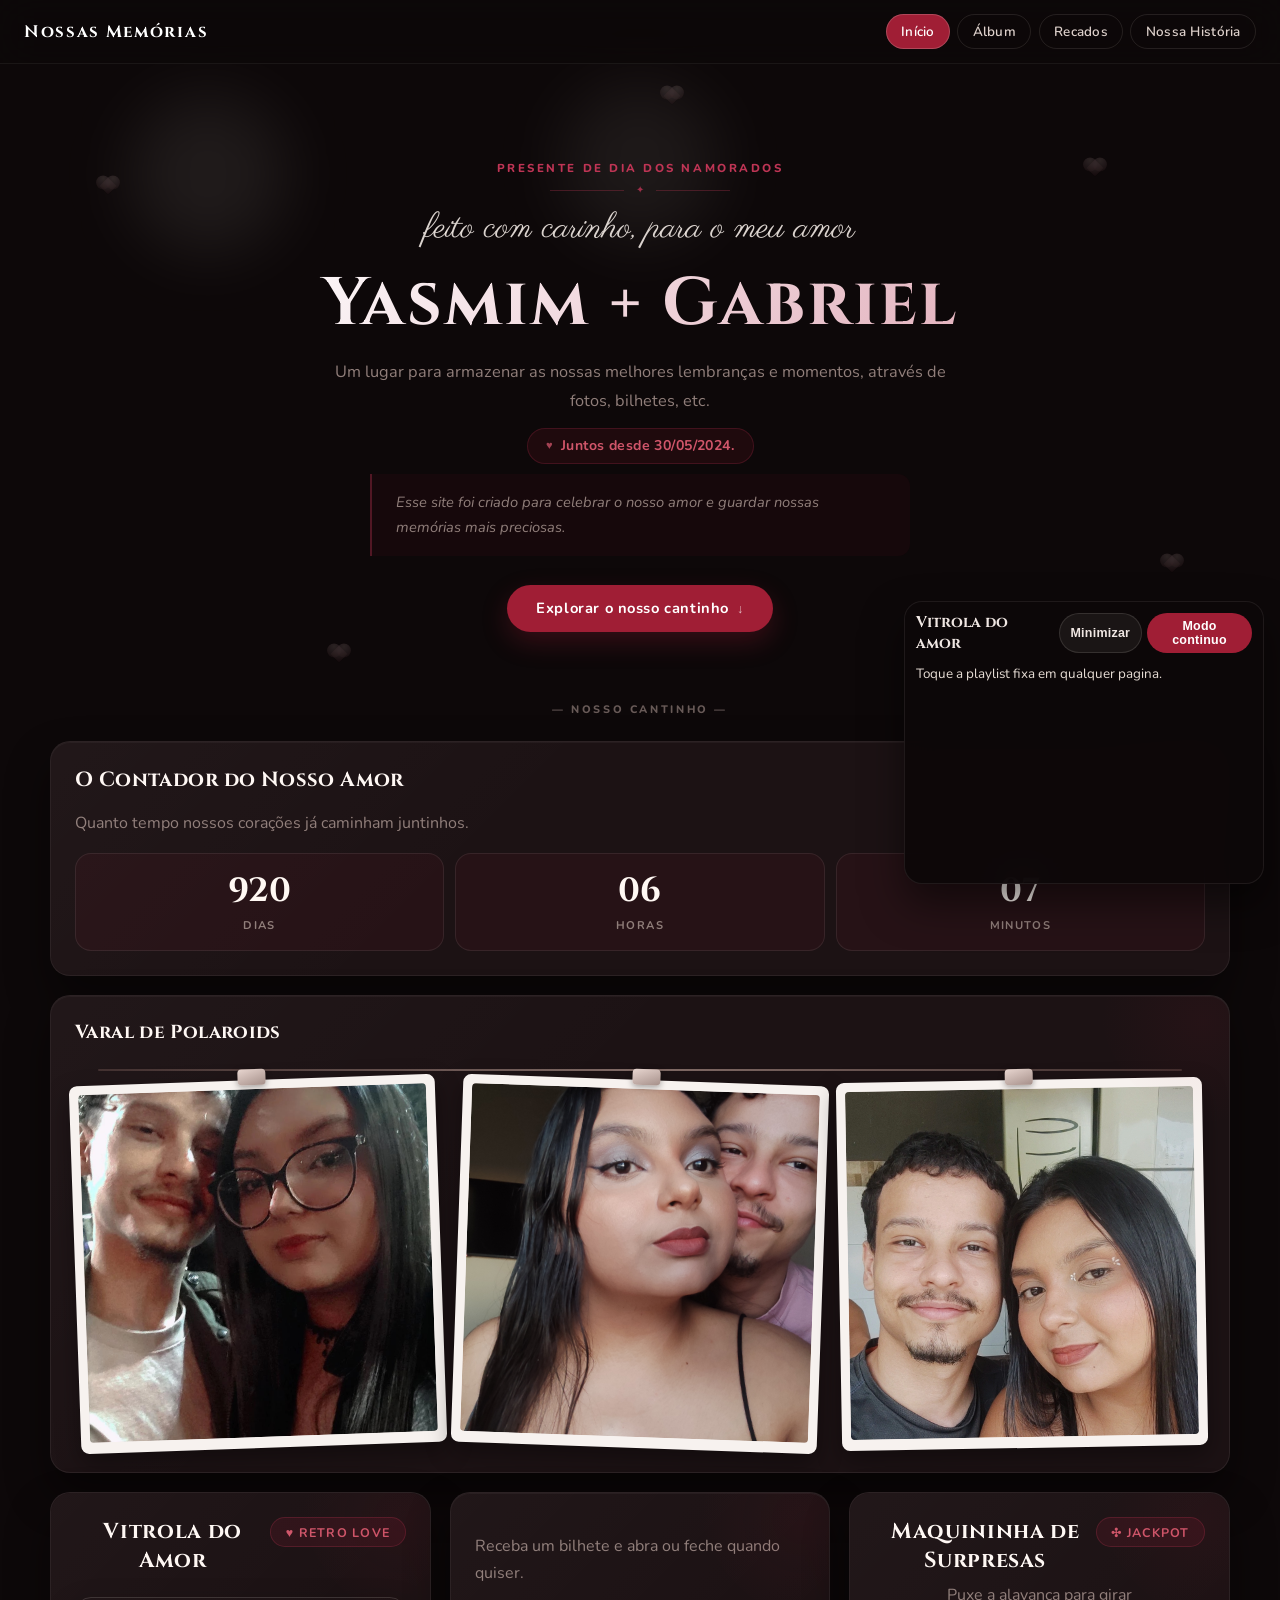
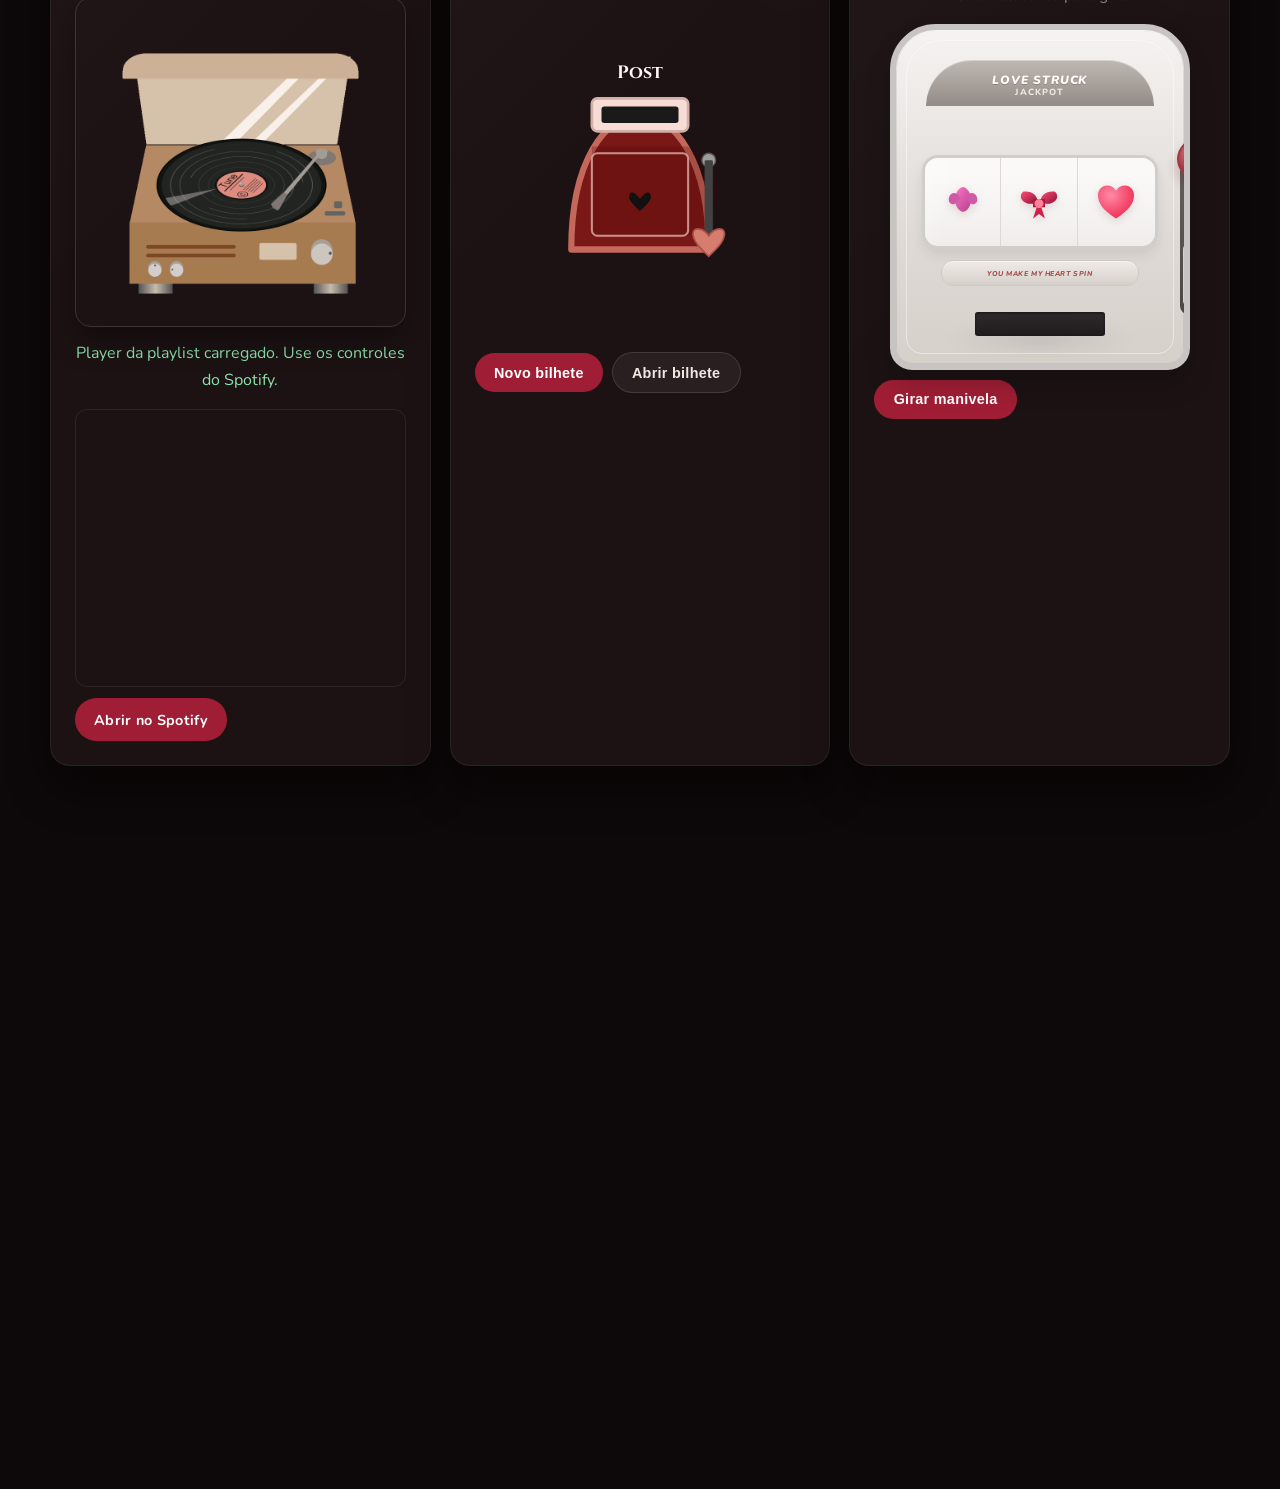
==== commit f7f9ddd3: "Mudanças na página inicial e álbum" ====
--- a/index.html
+++ b/index.html
@@ -20,7 +20,7 @@
   </div>
 
   <header class="topbar">
-    <a class="brand" href="index.html">Nosso Cantinho</a>
+    <a class="brand" href="index.html">Nossas Memórias</a>
     <nav class="menu">
       <a class="active" href="index.html">Início</a>
       <a href="album.html">Álbum</a>
@@ -32,12 +32,12 @@
   <section class="hero friendly">
     <p class="hero-kicker">Presente de Dia dos Namorados</p>
     <div class="hero-ornament" aria-hidden="true"><span>✦</span></div>
-    <p class="hero-script">feito com carinho, para você</p>
+    <p class="hero-script">feito com carinho, para o meu amor</p>
     <h1 id="heroTitle">Yasmim + Gabriel</h1>
-    <p id="heroSubtitle" class="hero-sub">Um espacinho amoroso para guardar música, bilhetes e momentos especiais.</p>
+    <p id="heroSubtitle" class="hero-sub">Um lugar para guardar as melhores lembranças e momentos ao seu lado.</p>
     <p id="coupleHeadline" class="hero-couple">Juntos desde 30/05/2024.</p>
-    <p class="hero-note">Cada parte desse cantinho foi pensada para parecer uma lembrança guardada na gaveta mais bonita do coração.</p>
-    <a href="#painel" class="cta hero-cta">Explorar nosso cantinho <span aria-hidden="true">↓</span></a>
+    <p class="hero-note">Esse site foi criado para celebrar o nosso amor e guardar nossas memórias mais preciosas.</p>
+    <a href="#painel" class="cta hero-cta">Explorar o nosso cantinho <span aria-hidden="true">↓</span></a>
   </section>
 
   <div class="section-label" aria-hidden="true">— nosso cantinho —</div>
@@ -174,7 +174,7 @@
     </section>
 
     <section class="card cinematic links-card">
-      <h2>Paginas Especiais</h2>
+      <h2>Páginas Especiais</h2>
       <div class="quick-links">
         <a href="album.html"><span class="ql-icon">📷</span>Álbum de Fotos</a>
         <a href="recados.html"><span class="ql-icon">💌</span>Recados</a>
--- a/styles.css
+++ b/styles.css
@@ -705,7 +705,10 @@
 
 .vinyl-center {
   position: absolute;
-  inset: 0;
+  left: 0;
+  right: 0;
+  top: 0;
+  bottom: 0;
   margin: auto;
   width: 48px;
   height: 48px;
@@ -717,7 +720,10 @@
 .vinyl-center::after {
   content: "";
   position: absolute;
-  inset: 0;
+  left: 0;
+  right: 0;
+  top: 0;
+  bottom: 0;
   margin: auto;
   width: 6px;
   height: 6px;
@@ -1204,7 +1210,7 @@
 }
 
 .reel[data-symbol="tulip"]::before {
-  background-image: url("data:image/svg+xml,%3Csvg xmlns='http://www.w3.org/2000/svg' viewBox='0 0 64 64'%3E%3Cdefs%3E%3ClinearGradient id='p' x1='0' y1='0' x2='1' y2='1'%3E%3Cstop offset='0' stop-color='%23ff76c5'/%3E%3Cstop offset='1' stop-color='%23b33f8b'/%3E%3C/linearGradient%3E%3C/defs%3E%3Cpath d='M32 12c5 0 11 9 11 16 0 9-6 17-11 17S21 37 21 28c0-7 6-16 11-16Z' fill='url(%23p)'/%3E%3Cpath d='M20 20c4 0 7 3 8 7-2 5-6 8-10 8-3 0-5-3-5-6 0-5 3-9 7-9Z' fill='%23cf58a7'/%3E%3Cpath d='M44 20c4 0 7 4 7 9 0 3-2 6-5 6-4 0-8-3-10-8 1-4 4-7 8-7Z' fill='%23cf58a7'/%3E%3Cpath d='M31 43h3v13h-3z' fill='%234d8c49'/%3E%3Cpath d='M31 48c-6 0-10 2-14 7 7 1 12-1 14-5ZM34 48c6 0 10 2 14 7-7 1-12-1-14-5Z' fill='%2347a55b'/%3E%3C/svg%3E");
+  background-image: url("data:image/svg+xml,%3Csvg xmlns='http://www.w3.org/2000/svg' viewBox='0 0 64 64'%3E%3Cdefs%3E%3ClinearGradient id='p' x1='0' y1='0' x2='1' y2='1'%3E%3Cstop offset='0' stop-color='%23ff76c5'/%3E%3Cstop offset='1' stop-color='%23b33f8b'/%3E%3C/linearGradient%3E%3C/defs%3E%3Cpath d='M32 12c5 0 11 9 11 16 0 9-6 17-11 17S21 37 21 28c0-7 6-16 11-16Z' fill='url(%23p)'/%3E%3Cpath d='M20 20c4 0 7 3 8 7-2 5-6 8-10 8-3 0-5-3-5-6 0-5 3-9 7-9Z' fill='%23cf58a7'/%3E%3Cpath d='M44 20c4 0 7 4 7 9 0 3-2 6-5 6-4 0-8-3-10-8 1-4 4-7 8-7Z' fill='%23cf58a7'/%3E%3C/svg%3E");
 }
 
 .reel[data-symbol="bow"]::before {
@@ -1409,7 +1415,6 @@
   box-shadow: 0 8px 20px rgba(0, 0, 0, 0.3);
 }
 
-/* ── Hero ornament ───────────────────────────────────────── */
 .hero-ornament {
   display: flex;
   align-items: center;
@@ -1434,7 +1439,6 @@
   opacity: 0.8;
 }
 
-/* ── Section label ───────────────────────────────────────── */
 .section-label {
   text-align: center;
   color: var(--muted);
@@ -1446,7 +1450,6 @@
   opacity: 0.7;
 }
 
-/* ── Hero CTA ────────────────────────────────────────────── */
 .hero-cta {
   display: inline-flex;
   align-items: center;
@@ -1467,14 +1470,12 @@
   transform: translateY(3px);
 }
 
-/* ── Quick-links icon ────────────────────────────────────── */
 .ql-icon {
   font-size: 1.4rem;
   line-height: 1;
   display: block;
 }
 
-/* ── Staggered card entrance ─────────────────────────────── */
 .layout > .cinematic:nth-child(1) { transition-delay: 0ms; }
 .layout > .cinematic:nth-child(2) { transition-delay: 85ms; }
 .layout > .cinematic:nth-child(3) { transition-delay: 170ms; }
@@ -1484,7 +1485,6 @@
 .layout > .cinematic:nth-child(7) { transition-delay: 510ms; }
 .layout > .cinematic:nth-child(8) { transition-delay: 595ms; }
 
-/* ── Counter card full-width refined ────────────────────── */
 .counter-card {
   position: relative;
 }
@@ -1493,7 +1493,6 @@
   font-size: 1.28rem;
 }
 
-/* ── Love rain card ──────────────────────────────────────── */
 .love-rain-card {
   grid-column: 1 / -1;
   text-align: center;
@@ -1550,34 +1549,41 @@
 }
 
 .section-shell {
-  width: min(1000px, 94%);
+  width: min(1200px, 94%); /* Expandido de 1000px para comportar melhor 4 colunas */
   margin: 1.4rem auto 2.8rem;
   display: grid;
   gap: 1.1rem;
 }
 
+/* =========================================================================
+   MURAL DE FOTOS POLAROID CORRIGIDO (3 a 4 colunas e proporções ideais)
+   ========================================================================= */
 .album-grid {
-  display: grid;
-  grid-template-columns: repeat(2, minmax(260px, 320px));
-  justify-content: flex-start;
-  gap: 1rem;
+  display: grid !important;
+  /* Cria colunas flexíveis de no mínimo 220px. Renderiza 4 colunas em desktops */
+  grid-template-columns: repeat(auto-fit, minmax(220px, 1fr)) !important;
+  gap: 20px !important;
+  padding: 15px 0 !important;
+  width: 100% !important;
 }
 
 .photo-card {
   position: relative;
   border-radius: 16px;
   overflow: hidden;
-  border: 1px solid rgba(255, 255, 255, 0.18);
   background: #111;
-  min-height: 260px;
-  perspective: 950px;
+  width: 100% !important;
+  max-width: 270px !important; /* Tamanho controlado de cada Polaroid */
+  margin: 0 auto !important;
+  height: 330px !important; /* Altura fixa refinada para evitar estiramento */
+  perspective: 1000px !important;
   box-shadow: 0 12px 24px rgba(0, 0, 0, 0.3);
 }
 
 .album-flip {
   position: relative;
-  width: 100%;
-  min-height: 260px;
+  width: 100% !important;
+  height: 100% !important;
   transform-style: preserve-3d;
   transition: transform 0.65s cubic-bezier(0.2, 0.78, 0.2, 1);
 }
@@ -1589,18 +1595,27 @@
 .album-face {
   position: absolute;
   inset: 0;
+  width: 100% !important;
+  height: 100% !important;
   backface-visibility: hidden;
 }
 
+/* Formato Polaroid com bordas brancas grossas na frente do card */
 .album-front {
-  background: #111;
-}
-
+  background: #ffffff !important;
+  border: 12px solid #ffffff !important;
+  border-bottom: 42px solid #ffffff !important; /* Espaço para simular o papel da Polaroid */
+  box-sizing: border-box !important;
+  display: block !important;
+}
+
+/* AJUSTE NA LARGURA E ALTURA DA IMAGEM: Força o corte quadrado sem deformar */
 .album-front img {
-  width: 100%;
-  height: 100%;
-  object-fit: cover;
+  width: 100% !important;
+  height: 100% !important;
+  object-fit: cover !important; /* Preenche o espaço cortando sobras sem achatar */
   object-position: 50% 20%;
+  display: block !important;
 }
 
 .album-back {
@@ -1609,30 +1624,33 @@
     linear-gradient(180deg, rgba(254, 248, 244, 0.95), rgba(245, 234, 227, 0.96)),
     repeating-linear-gradient(180deg, transparent, transparent 25px, rgba(118, 82, 84, 0.1) 26px, transparent 27px);
   color: #2d1618;
-  display: flex;
-  flex-direction: column;
-  justify-content: center;
-  align-items: center;
-  text-align: center;
-  gap: 0.45rem;
-  padding: 1rem;
+  display: flex !important;
+  flex-direction: column !important;
+  justify-content: center !important;
+  align-items: center !important;
+  text-align: center !important;
+  padding: 15px !important;
+  box-sizing: border-box !important;
 }
 
 .album-back-title {
   font-family: "Cinzel", serif;
-  font-size: 1rem;
+  font-size: 0.95rem !important;
   font-weight: 700;
   color: #3d1d20;
   text-transform: uppercase;
   letter-spacing: 0.06em;
+  margin: 0 0 6px 0 !important;
 }
 
 .album-back-date {
-  font-size: 0.86rem;
+  font-family: monospace !important;
+  font-size: 0.82rem !important;
   font-weight: 700;
   color: #6d3b40;
   letter-spacing: 0.08em;
   text-transform: uppercase;
+  margin: 0 !important;
 }
 
 .album-back p {
@@ -1769,16 +1787,13 @@
     top: 150px;
     opacity: 0;
   }
-
   20% {
     opacity: 1;
   }
-
   70% {
     top: 282px;
     opacity: 1;
   }
-
   100% {
     top: 304px;
     opacity: 0;
@@ -1904,14 +1919,16 @@
     height: 22px;
   }
 
+  /* Em celulares, o grid vira 1 coluna para não esmagar as fotos */
   .album-grid {
-    grid-template-columns: 1fr;
-    justify-content: stretch;
+    grid-template-columns: 1fr !important;
+    justify-content: stretch !important;
   }
 
   .photo-card,
   .album-flip {
-    min-height: 230px;
+    max-width: 290px !important;
+    height: 350px !important;
   }
 
   .retro-play {
@@ -1939,4 +1956,4 @@
     width: 184px;
     font-size: 0.4rem;
   }
-}
+}
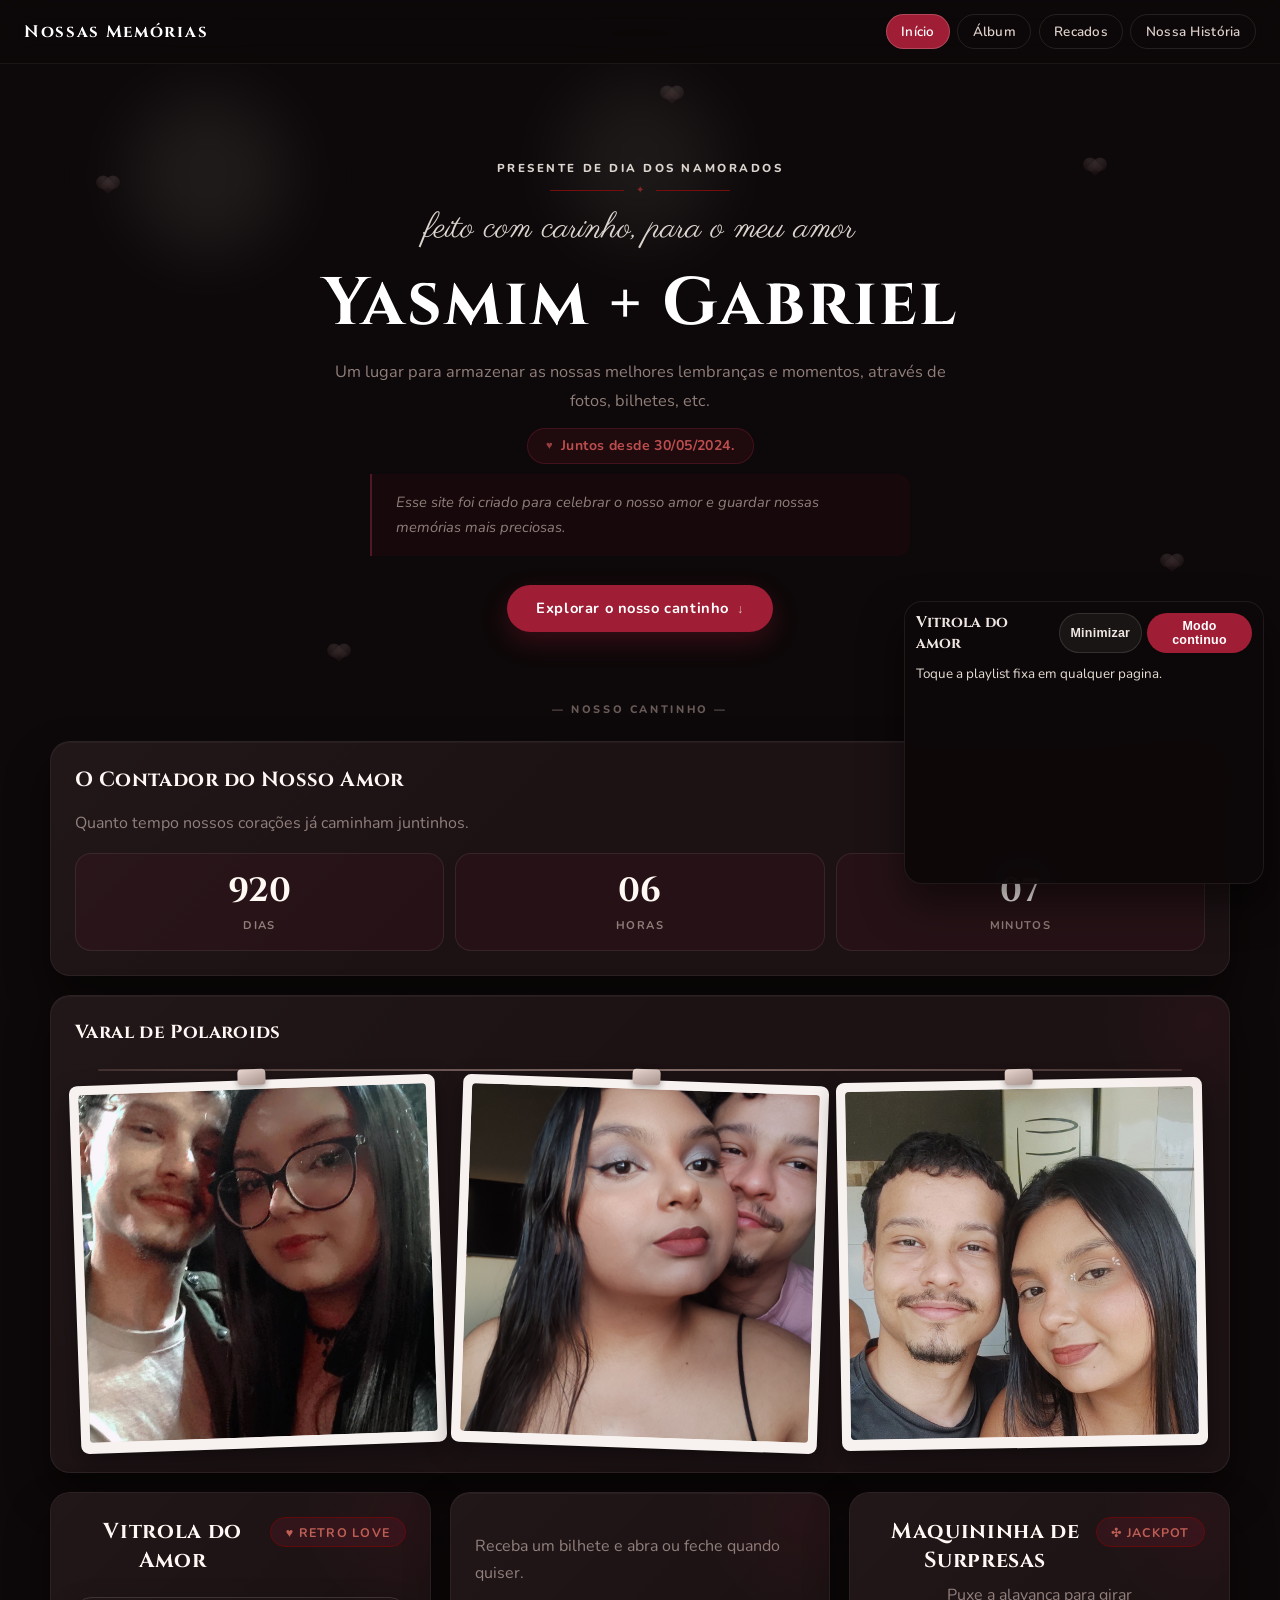
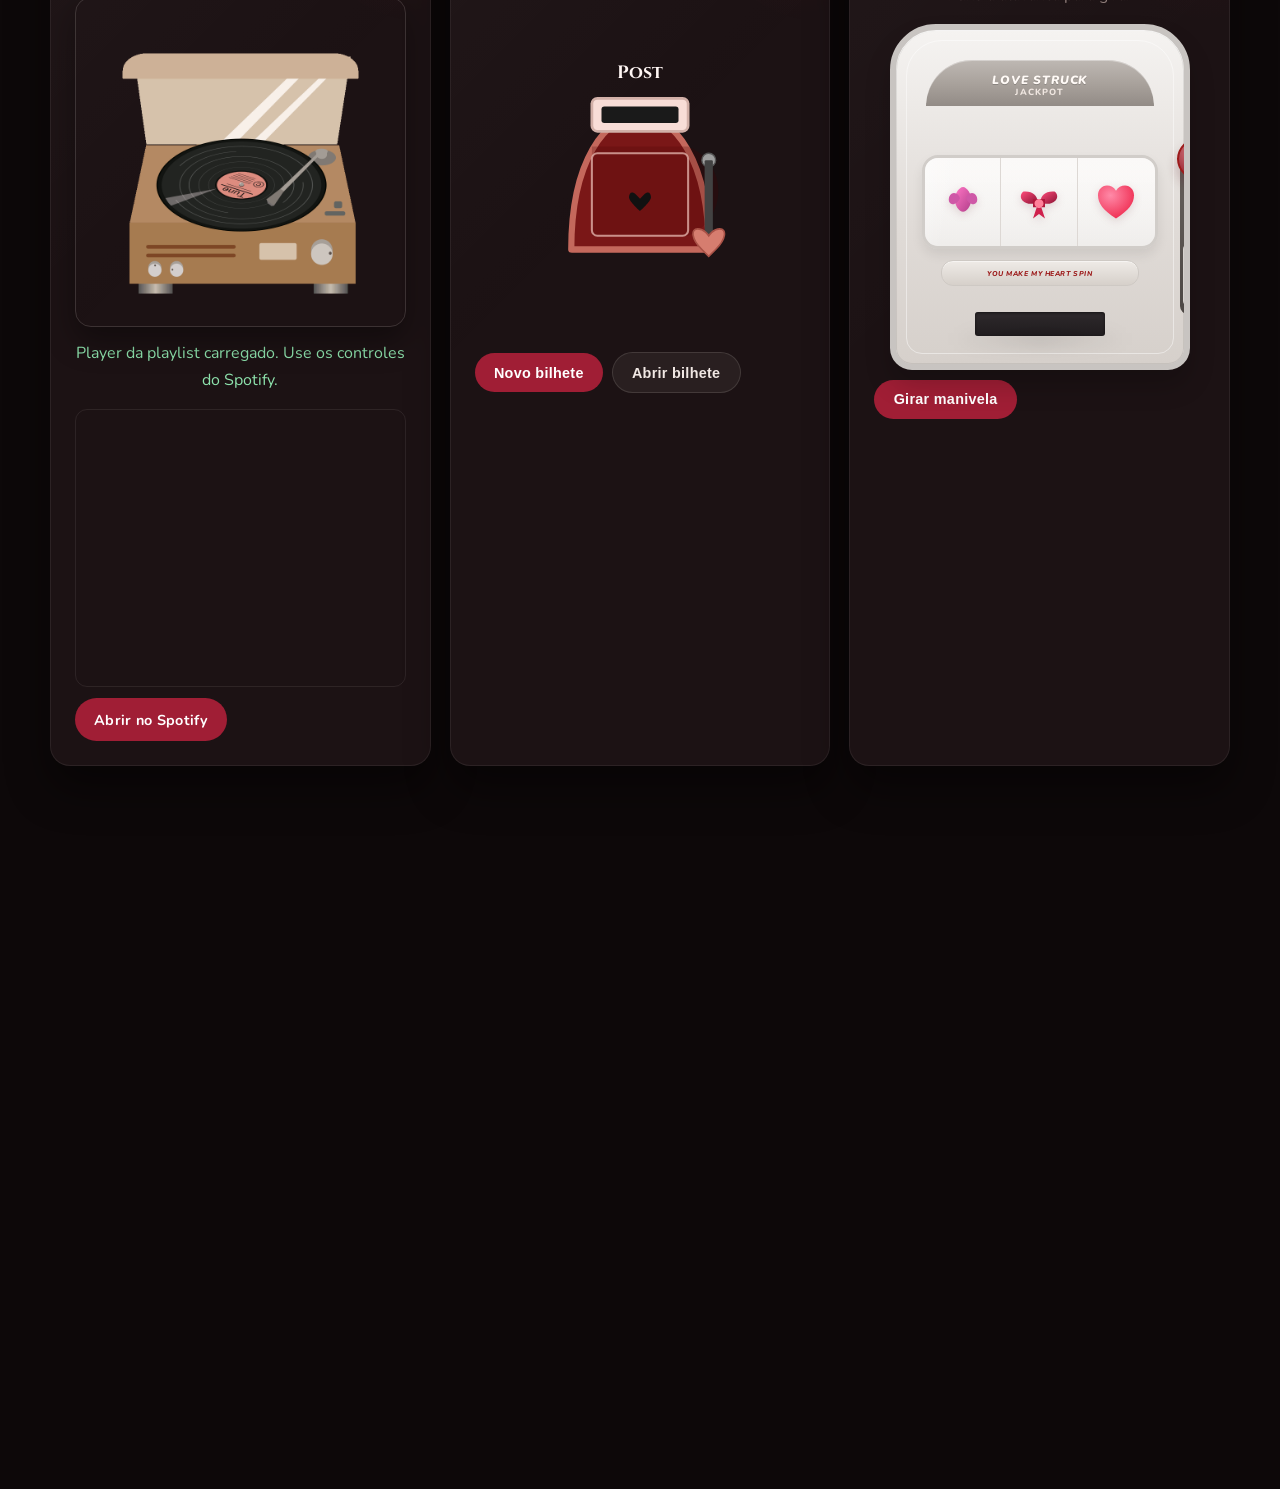
==== commit b079121a: "Mudanças nas cores" ====
--- a/index.html
+++ b/index.html
@@ -3,7 +3,7 @@
 <head>
   <meta charset="UTF-8" />
   <meta name="viewport" content="width=device-width, initial-scale=1.0" />
-  <title>Nosso Cantinho</title>
+  <title>Nossas Memórias</title>
   <link rel="preconnect" href="https://fonts.googleapis.com" />
   <link rel="preconnect" href="https://fonts.gstatic.com" crossorigin />
   <link href="https://fonts.googleapis.com/css2?family=Cinzel:wght@600;700&family=Nunito:wght@300;400;600;700;800&family=Parisienne&display=swap" rel="stylesheet" />
--- a/styles.css
+++ b/styles.css
@@ -194,7 +194,7 @@
 
 .hero-kicker {
   margin: 0;
-  color: var(--wine-2);
+  color: rgba(255, 247, 241, 0.85);
   text-transform: uppercase;
   letter-spacing: 0.22em;
   font-weight: 800;
@@ -213,7 +213,8 @@
   font-family: "Cinzel", serif;
   font-size: clamp(2.2rem, 5.5vw, 4.2rem);
   letter-spacing: 0.03em;
-  background: linear-gradient(130deg, #ffffff 15%, #e2b0bc 80%);
+  background: none !important;
+  -webkit-text-fill-color: #ffffff !important;
   -webkit-background-clip: text;
   -webkit-text-fill-color: transparent;
   background-clip: text;
@@ -237,7 +238,7 @@
   padding: 0.45rem 1.15rem;
   font-size: 0.88rem;
   font-weight: 700;
-  color: var(--wine-3);
+  color: #bd4e4e;
   letter-spacing: 0.03em;
   margin: 0.8rem 0 0.65rem;
 }
@@ -568,13 +569,13 @@
   justify-content: center;
   border-radius: 999px;
   background: rgba(160, 30, 53, 0.15);
-  color: var(--wine-3);
+  color: #bf5f54;
   font-weight: 700;
   font-size: 0.78rem;
   letter-spacing: 0.1em;
   padding: 0.35rem 0.9rem;
   float: right;
-  border: 1px solid rgba(191, 53, 85, 0.25);
+  border: 1px solid rgb(96, 8, 8);
   text-transform: uppercase;
 }
 
@@ -1016,7 +1017,7 @@
   height: 16px;
   top: -15px;
   left: -8px;
-  background: #cf2a2a;
+  background: #8b0121s;
   clip-path: polygon(0 0, 100% 12%, 100% 90%, 0 100%, 25% 50%);
 }
 
@@ -1027,7 +1028,7 @@
   top: 110px;
   left: 50%;
   transform: translateX(-50%) rotate(-45deg);
-  background: #d63b3b;
+  background: #670d0d;
 }
 
 .mail-heart::before,
@@ -1037,7 +1038,7 @@
   width: 40px;
   height: 35px;
   border-radius: 50%;
-  background: #d63b3b;
+  background: #670d0d;
 }
 
 .mail-heart::before {
@@ -1229,7 +1230,7 @@
   width: 42px;
   height: 42px;
   border-radius: 50%;
-  border: 2px solid #9e3941;
+  border: 2px solid #9c1b1b;
   background: radial-gradient(circle at 35% 30%, #d57b83, #9b2933 65%, #7d1822 100%);
   color: #fff9f6;
   font-weight: 900;
@@ -1292,7 +1293,7 @@
   border-radius: 12px;
   border: 1px solid #cec9c4;
   background: linear-gradient(180deg, #efebe7, #d6d0ca);
-  color: #a54b4b;
+  color: #9c1b1b;
   text-align: center;
   font-size: 0.44rem;
   letter-spacing: 0.08em;
@@ -1330,21 +1331,21 @@
   background:
     linear-gradient(to right,
       transparent 32%,
-      rgba(203, 101, 101, 0.92) 32.4%,
-      rgba(203, 101, 101, 0.92) 34.2%,
+      rgba(91, 4, 4, 0.92) 32.4%,
+      rgba(91, 4, 4, 0.92) 34.2%,
       transparent 34.7%,
       transparent 65.5%,
-      rgba(203, 101, 101, 0.92) 66%,
-      rgba(203, 101, 101, 0.92) 67.8%,
+      rgba(91, 4, 4, 0.92) 66%,
+      rgba(91, 4, 4, 0.92) 67.8%,
       transparent 68.3%),
     linear-gradient(to bottom,
       transparent 32%,
-      rgba(203, 101, 101, 0.92) 32.4%,
-      rgba(203, 101, 101, 0.92) 34.2%,
+      rgba(91, 4, 4, 0.92) 32.4%,
+      rgba(91, 4, 4, 0.92) 34.2%,
       transparent 34.7%,
       transparent 65.5%,
-      rgba(203, 101, 101, 0.92) 66%,
-      rgba(203, 101, 101, 0.92) 67.8%,
+      rgba(91, 4, 4, 0.92) 66%,
+      rgba(91, 4, 4, 0.92) 67.8%,
       transparent 68.3%);
 }
 
@@ -1367,7 +1368,7 @@
 }
 
 .mark-x {
-  color: #c4685c;
+  color: #b28f8b;
   font-family: "Cinzel", serif;
   font-size: 2rem;
   line-height: 1;
@@ -1429,11 +1430,11 @@
   content: "";
   flex: 1;
   height: 1px;
-  background: rgba(191, 53, 85, 0.3);
+  background: rgb(119, 13, 13);
 }
 
 .hero-ornament span {
-  color: var(--wine-2);
+  color: #9f2b2b;
   font-size: 0.65rem;
   line-height: 1;
   opacity: 0.8;
@@ -1525,7 +1526,7 @@
   position: absolute;
   top: -24px;
   transform: rotate(45deg);
-  background: radial-gradient(circle at 30% 30%, #ffe8ef, #f05a7d 74%);
+  background: #790707dd;
   animation: loveRain var(--duration, 3.3s) ease-in var(--delay, 0s) forwards;
   opacity: 0;
 }
@@ -1549,7 +1550,7 @@
 }
 
 .section-shell {
-  width: min(1200px, 94%); /* Expandido de 1000px para comportar melhor 4 colunas */
+  width: min(1200px, 94%);
   margin: 1.4rem auto 2.8rem;
   display: grid;
   gap: 1.1rem;
@@ -1560,7 +1561,6 @@
    ========================================================================= */
 .album-grid {
   display: grid !important;
-  /* Cria colunas flexíveis de no mínimo 220px. Renderiza 4 colunas em desktops */
   grid-template-columns: repeat(auto-fit, minmax(220px, 1fr)) !important;
   gap: 20px !important;
   padding: 15px 0 !important;
@@ -1573,9 +1573,9 @@
   overflow: hidden;
   background: #111;
   width: 100% !important;
-  max-width: 270px !important; /* Tamanho controlado de cada Polaroid */
+  max-width: 270px !important;
   margin: 0 auto !important;
-  height: 330px !important; /* Altura fixa refinada para evitar estiramento */
+  height: 330px !important;
   perspective: 1000px !important;
   box-shadow: 0 12px 24px rgba(0, 0, 0, 0.3);
 }
@@ -1600,20 +1600,18 @@
   backface-visibility: hidden;
 }
 
-/* Formato Polaroid com bordas brancas grossas na frente do card */
 .album-front {
   background: #ffffff !important;
   border: 12px solid #ffffff !important;
-  border-bottom: 42px solid #ffffff !important; /* Espaço para simular o papel da Polaroid */
+  border-bottom: 42px solid #ffffff !important;
   box-sizing: border-box !important;
   display: block !important;
 }
 
-/* AJUSTE NA LARGURA E ALTURA DA IMAGEM: Força o corte quadrado sem deformar */
 .album-front img {
   width: 100% !important;
   height: 100% !important;
-  object-fit: cover !important; /* Preenche o espaço cortando sobras sem achatar */
+  object-fit: cover !important;
   object-position: 50% 20%;
   display: block !important;
 }
@@ -1845,7 +1843,7 @@
     opacity: 0;
   }
   12% {
-    opacity: 0.95;
+    opacity: 1;
   }
   100% {
     transform: translateY(112vh) translateX(var(--drift, 0)) rotate(45deg) scale(1.05);
@@ -1853,6 +1851,9 @@
   }
 }
 
+/* =========================================================================
+   MEDIA QUERY: AJUSTES EXCLUSIVOS PARA DISPOSITIVOS MÓVEIS (CELULARES)
+   ========================================================================= */
 @media (max-width: 760px) {
   .hero {
     padding-top: 4.4rem;
@@ -1919,16 +1920,58 @@
     height: 22px;
   }
 
-  /* Em celulares, o grid vira 1 coluna para não esmagar as fotos */
+  /* ALTERADO: Grade dividida em 2 colunas perfeitas no celular */
   .album-grid {
-    grid-template-columns: 1fr !important;
-    justify-content: stretch !important;
-  }
-
-  .photo-card,
+    grid-template-columns: repeat(2, 1fr) !important;
+    justify-content: center !important;
+    gap: 12px !important; /* Espaçamento menor para caber melhor na tela */
+    padding: 10px 0 !important;
+  }
+
+  /* CORRIGIDO: Reduz as dimensões físicas da Polaroid mantendo o aspecto quadrado */
+  .photo-card {
+    width: 100% !important;
+    max-width: 100% !important;
+    height: auto !important;
+    aspect-ratio: 3 / 4 !important; /* Mantém a proporção vertical da Polaroid */
+  }
+
+  /* Garante o comportamento fluido das faces internas no mobile */
   .album-flip {
-    max-width: 290px !important;
-    height: 350px !important;
+    width: 100% !important;
+    height: 100% !important;
+    position: relative !important;
+    transform-style: preserve-3d !important;
+  }
+
+  /* Correção de renderização para navegadores mobile (Chrome/Safari) */
+  .album-face {
+    position: absolute !important;
+    width: 100% !important;
+    height: 100% !important;
+    backface-visibility: hidden !important;
+    -webkit-backface-visibility: hidden !important; /* Prefixo obrigatório para iOS/Safari */
+  }
+
+  /* Reduz ligeiramente a borda interna da Polaroid para telas compactas */
+  .album-front {
+    border: 6px solid #ffffff !important;
+    border-bottom: 24px solid #ffffff !important;
+    display: block !important;
+  }
+
+  .album-back {
+    border: 6px solid #ffffff !important;
+    padding: 8px !important;
+  }
+
+  .album-back-title {
+    font-size: 0.75rem !important; /* Letra menor no mobile para não quebrar linha à toa */
+    margin-bottom: 2px !important;
+  }
+
+  .album-back-date {
+    font-size: 0.65rem !important;
   }
 
   .retro-play {
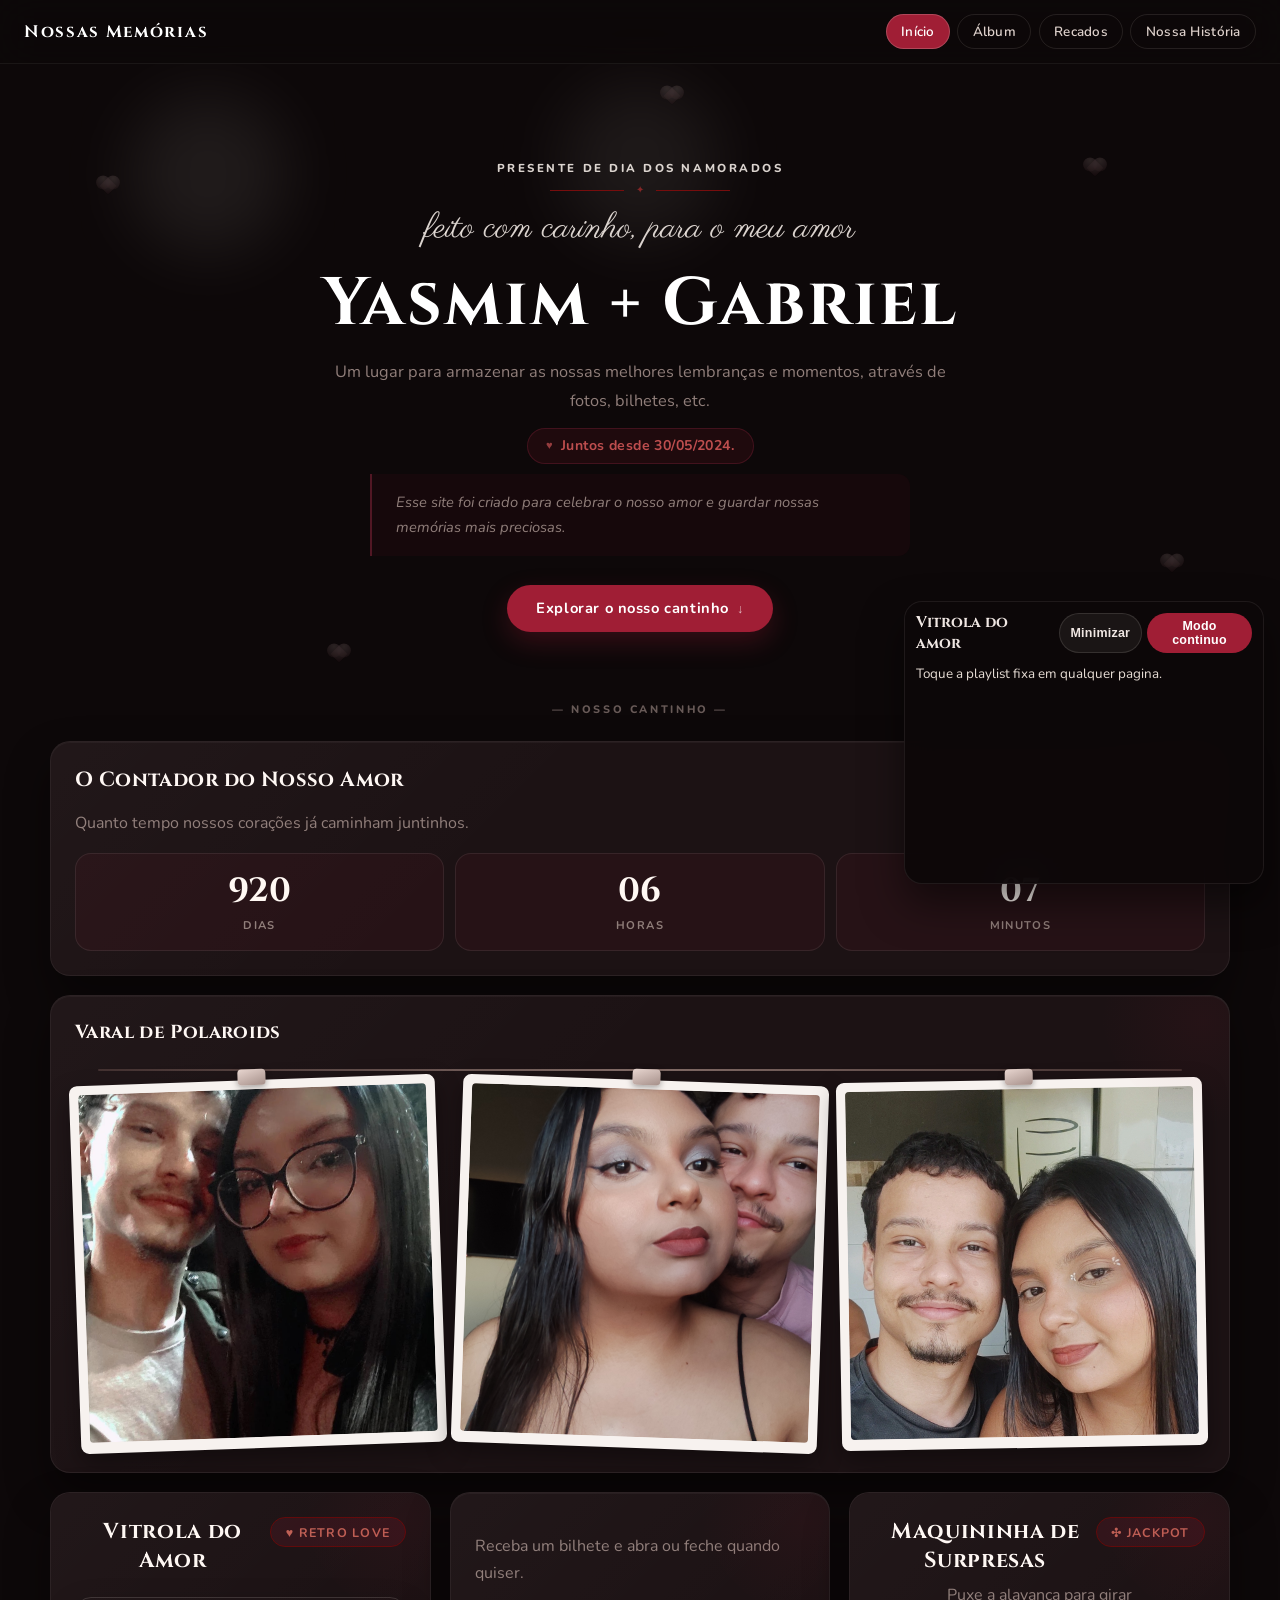
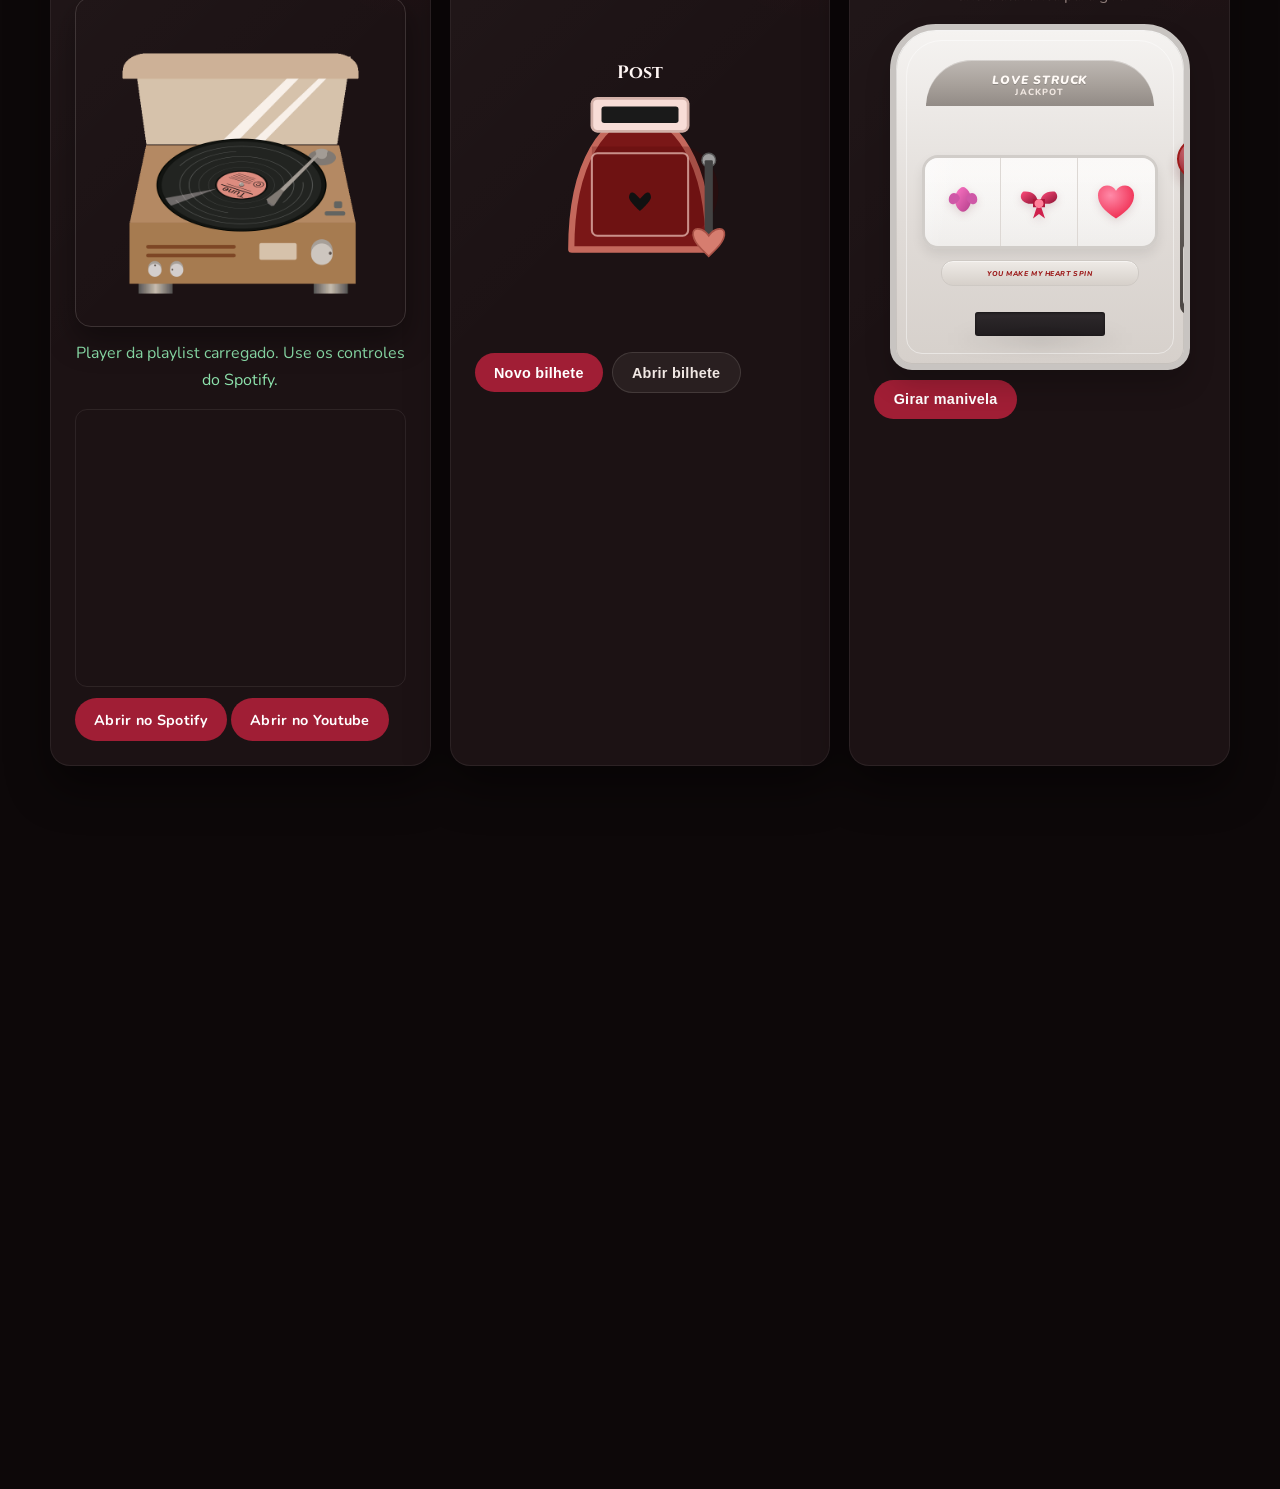
==== commit 53f6d892: "Botão do youtube" ====
--- a/index.html
+++ b/index.html
@@ -109,6 +109,7 @@
         <iframe id="mediaFrame" title="Player" loading="lazy" allow="autoplay; encrypted-media; fullscreen; picture-in-picture"></iframe>
       </div>
       <a class="cta spotify-open" href="https://open.spotify.com/playlist/3Crc3YKTFBYWawEub8pKNv?si=OJtXKHtkQZ6KiQBvm1skCw" target="_blank" rel="noopener noreferrer">Abrir no Spotify</a>
+            <a class="cta spotify-open" href="https://music.youtube.com/playlist?list=PLJm974rLqDzagAhjdQjLV9esQeiAtB7NJ" target="_blank" rel="noopener noreferrer">Abrir no Youtube</a>
     </section>
 
     <section class="card cinematic mailbox-card">
--- a/styles.css
+++ b/styles.css
@@ -1017,7 +1017,7 @@
   height: 16px;
   top: -15px;
   left: -8px;
-  background: #8b0121s;
+  background: #8b0121;
   clip-path: polygon(0 0, 100% 12%, 100% 90%, 0 100%, 25% 50%);
 }
 
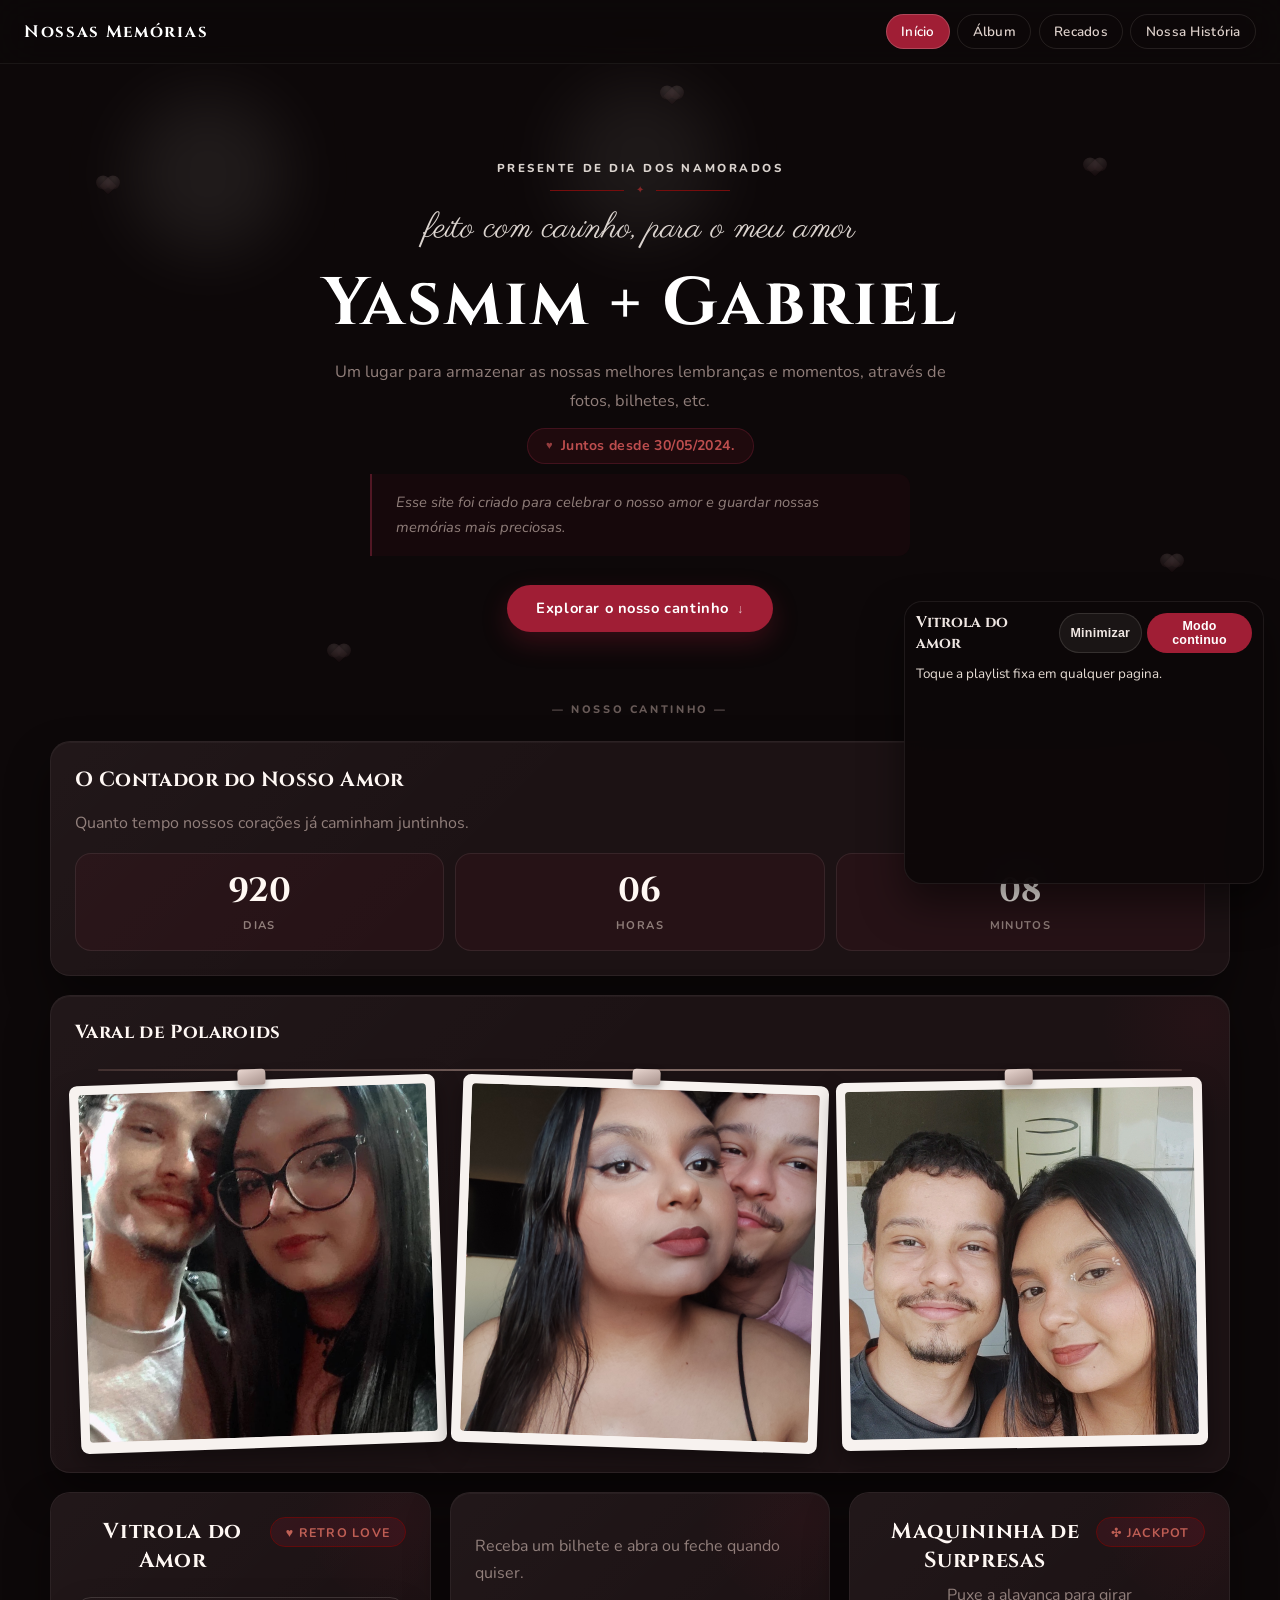
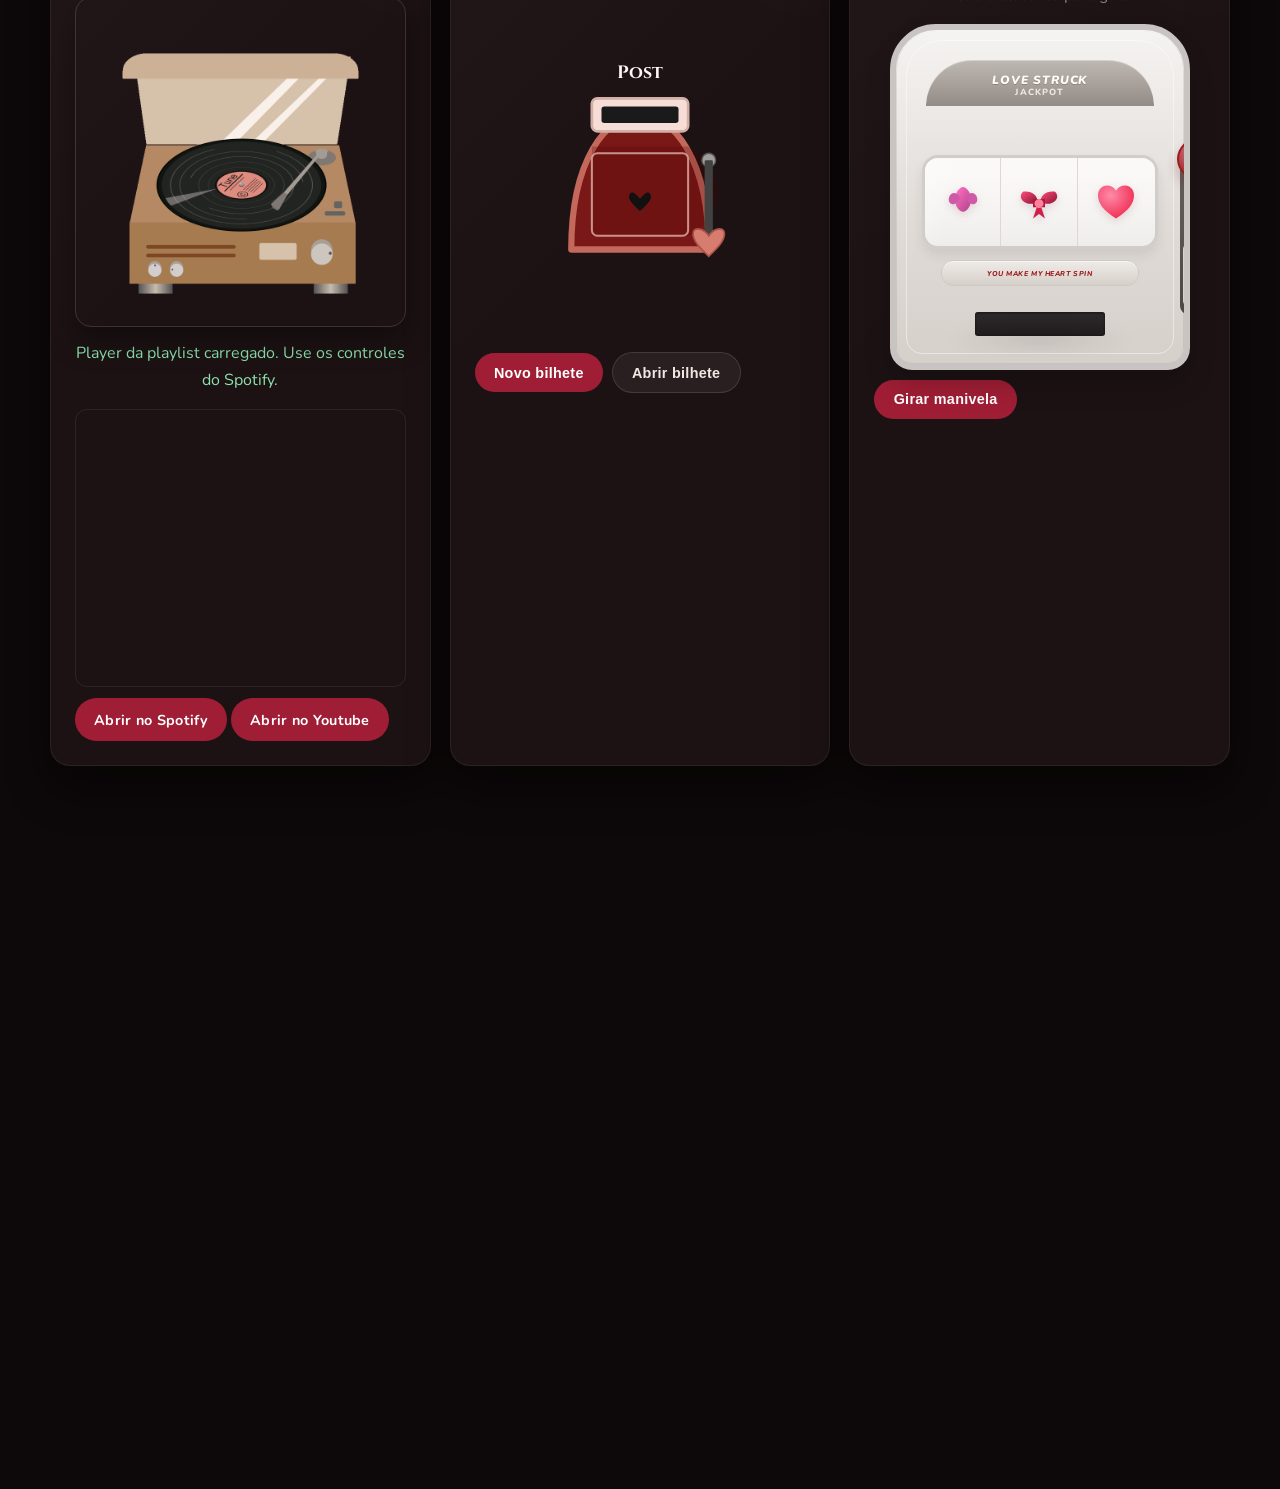
==== commit f41b158a: "Botão do youtube" ====
--- a/index.html
+++ b/index.html
@@ -109,7 +109,7 @@
         <iframe id="mediaFrame" title="Player" loading="lazy" allow="autoplay; encrypted-media; fullscreen; picture-in-picture"></iframe>
       </div>
       <a class="cta spotify-open" href="https://open.spotify.com/playlist/3Crc3YKTFBYWawEub8pKNv?si=OJtXKHtkQZ6KiQBvm1skCw" target="_blank" rel="noopener noreferrer">Abrir no Spotify</a>
-            <a class="cta spotify-open" href="https://music.youtube.com/playlist?list=PLJm974rLqDzagAhjdQjLV9esQeiAtB7NJ" target="_blank" rel="noopener noreferrer">Abrir no Youtube</a>
+            <a class="cta spotify-open" href="https://music.youtube.com/playlist?list=PLJm974rLqDzagAhjdQjLV9esQeiAtB7NJ&si=u7UXn5mAbtn62LSG" target="_blank" rel="noopener noreferrer">Abrir no Youtube</a>
     </section>
 
     <section class="card cinematic mailbox-card">
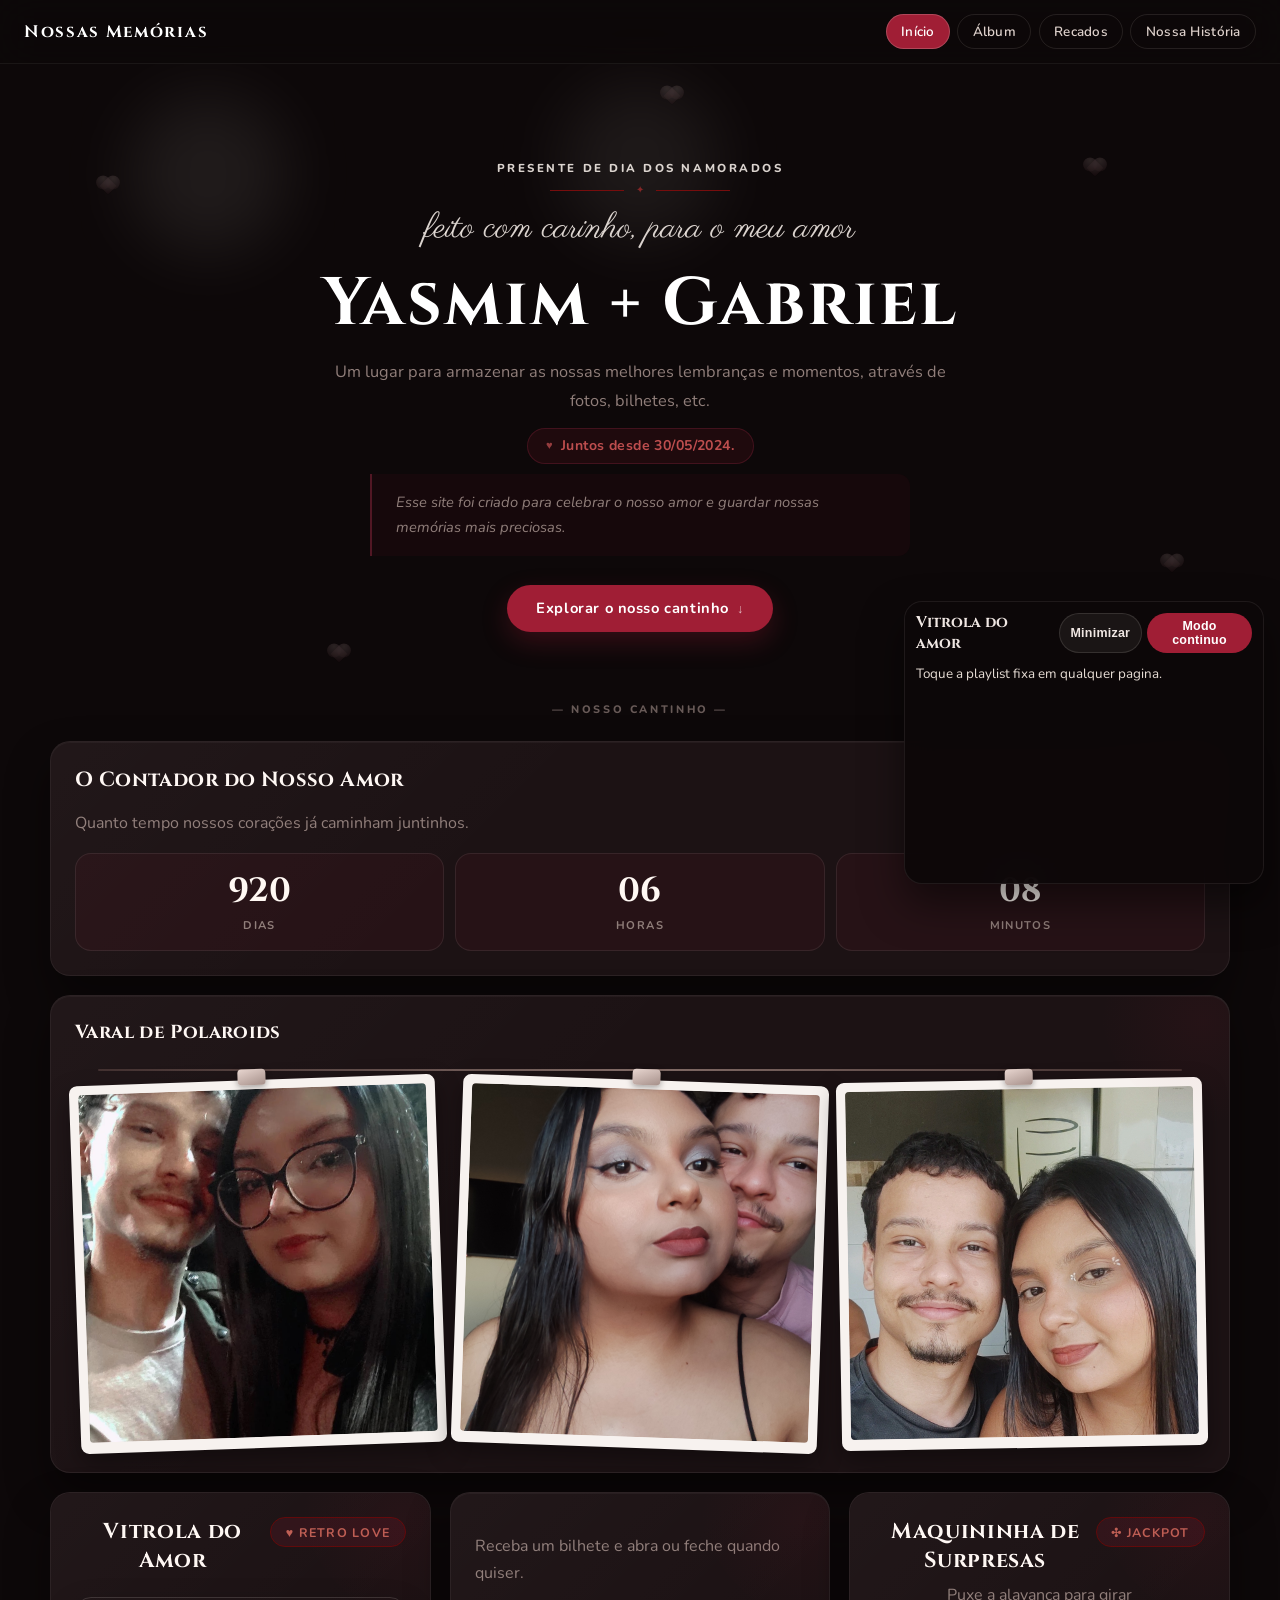
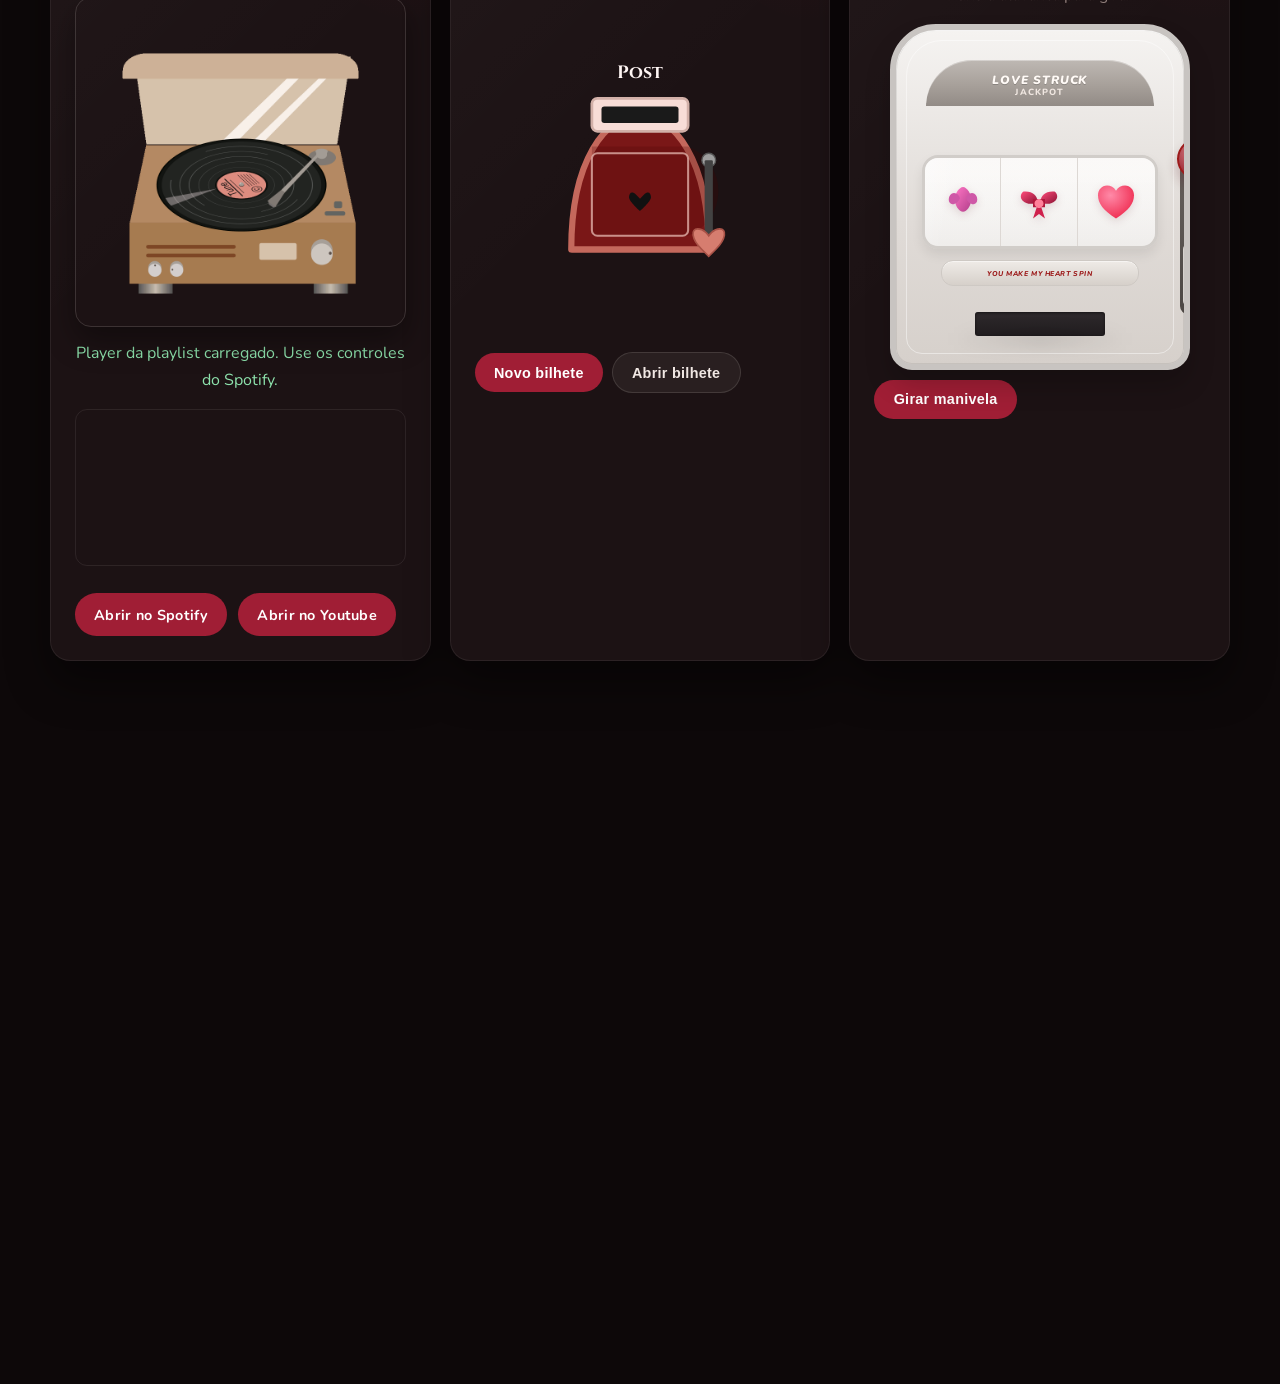
==== commit 6276b3e9: "Botão do youtube e detalhes de cor" ====
--- a/index.html
+++ b/index.html
@@ -108,8 +108,10 @@
       <div class="embed-shell" id="embedShell" hidden>
         <iframe id="mediaFrame" title="Player" loading="lazy" allow="autoplay; encrypted-media; fullscreen; picture-in-picture"></iframe>
       </div>
+      <div class="row" style="margin-top: 1rem; gap: 0.7rem;">
       <a class="cta spotify-open" href="https://open.spotify.com/playlist/3Crc3YKTFBYWawEub8pKNv?si=OJtXKHtkQZ6KiQBvm1skCw" target="_blank" rel="noopener noreferrer">Abrir no Spotify</a>
-            <a class="cta spotify-open" href="https://music.youtube.com/playlist?list=PLJm974rLqDzagAhjdQjLV9esQeiAtB7NJ&si=u7UXn5mAbtn62LSG" target="_blank" rel="noopener noreferrer">Abrir no Youtube</a>
+      <a class="cta spotify-open" href="https://music.youtube.com/playlist?list=PLJm974rLqDzagAhjdQjLV9esQeiAtB7NJ&si=u7UXn5mAbtn62LSG" target="_blank" rel="noopener noreferrer">Abrir no Youtube</a>
+      </div>
     </section>
 
     <section class="card cinematic mailbox-card">
--- a/styles.css
+++ b/styles.css
@@ -908,12 +908,19 @@
   border: 1px solid rgba(255, 240, 235, 0.08);
   border-radius: 12px;
   overflow: hidden;
+  
+  /* ALTERAÇÃO AQUI: Remove alturas fixas e força o card a abraçar o player */
+  height: auto !important;
+  min-height: 0 !important; 
 }
 
 .embed-shell iframe {
   width: 100%;
-  min-height: 270px;
+  /* Reduz a altura do iframe para encaixar certinho no player compacto do Spotify */
+  height: 155px !important; 
+  min-height: 155px !important;
   border: 0;
+  display: block; /* Remove pequenos espaços fantasmas que navegadores colocam sob iframes */
 }
 
 .spotify-open {
